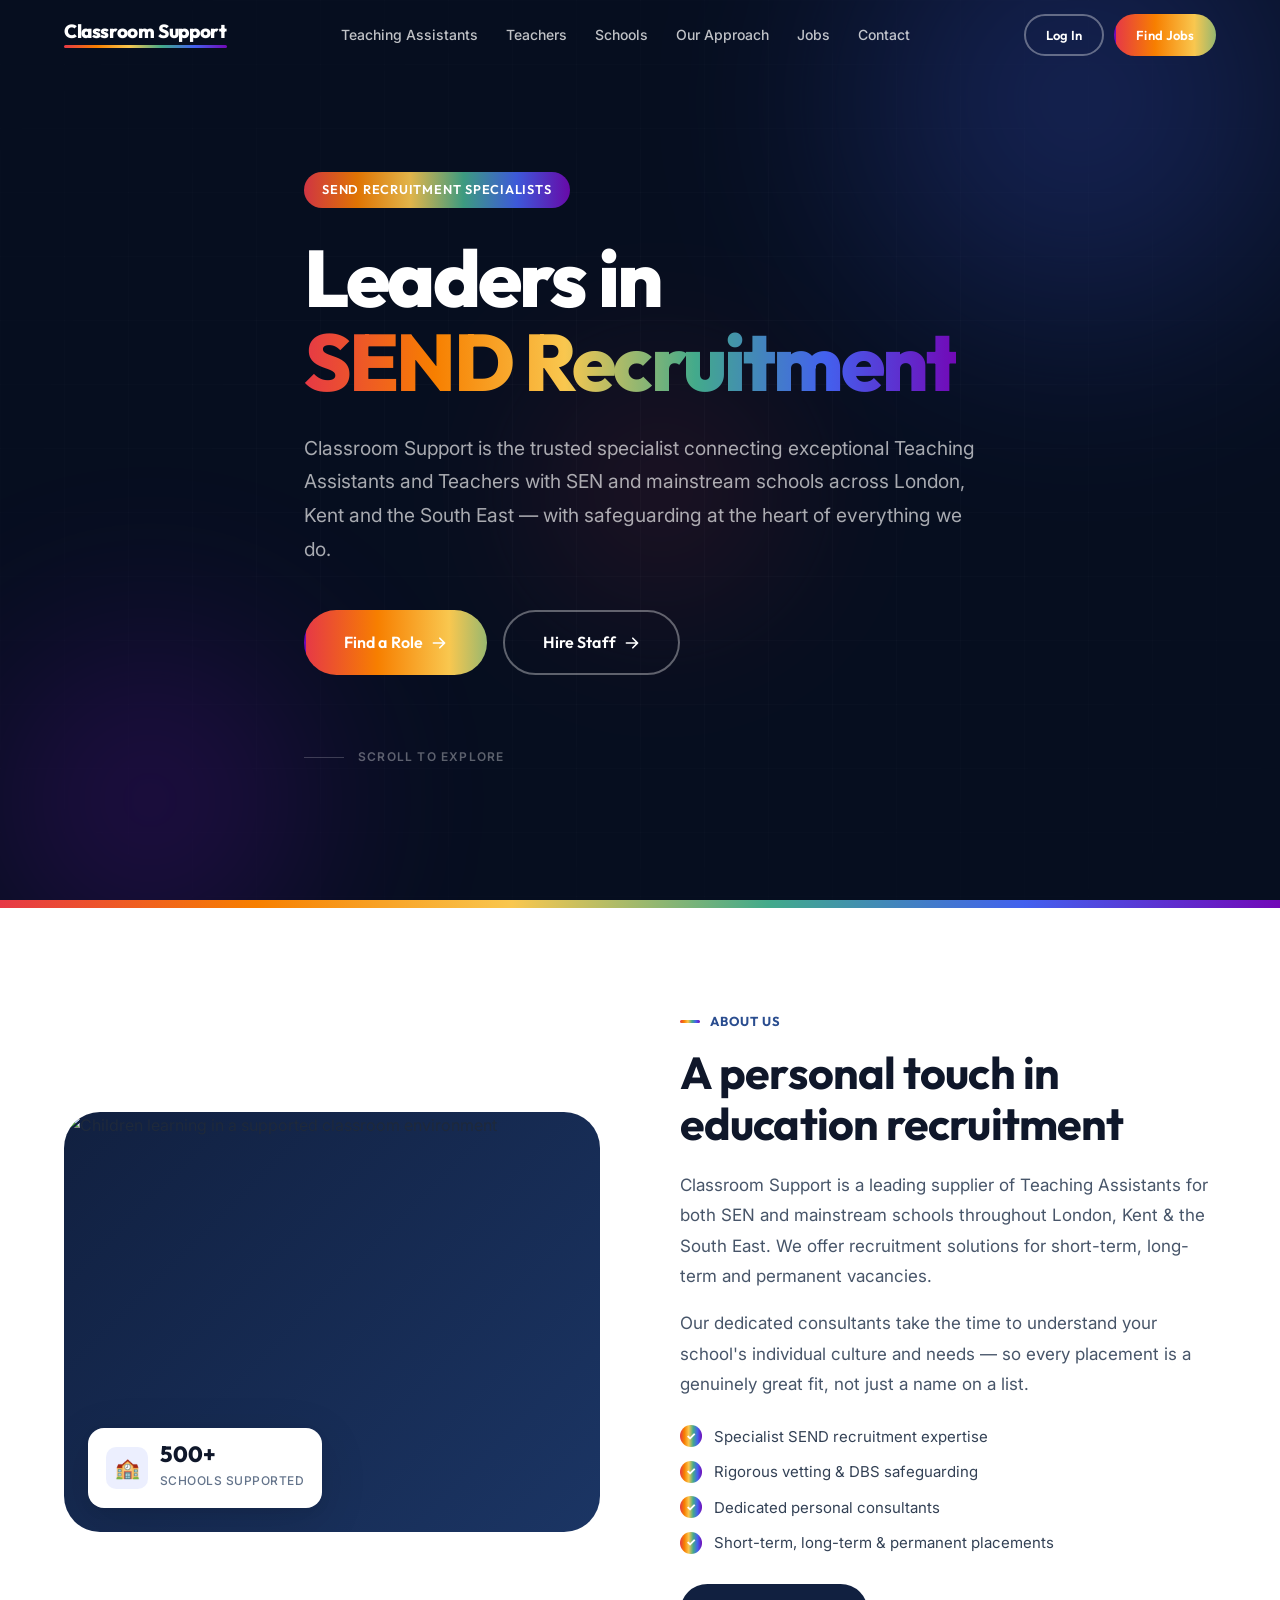
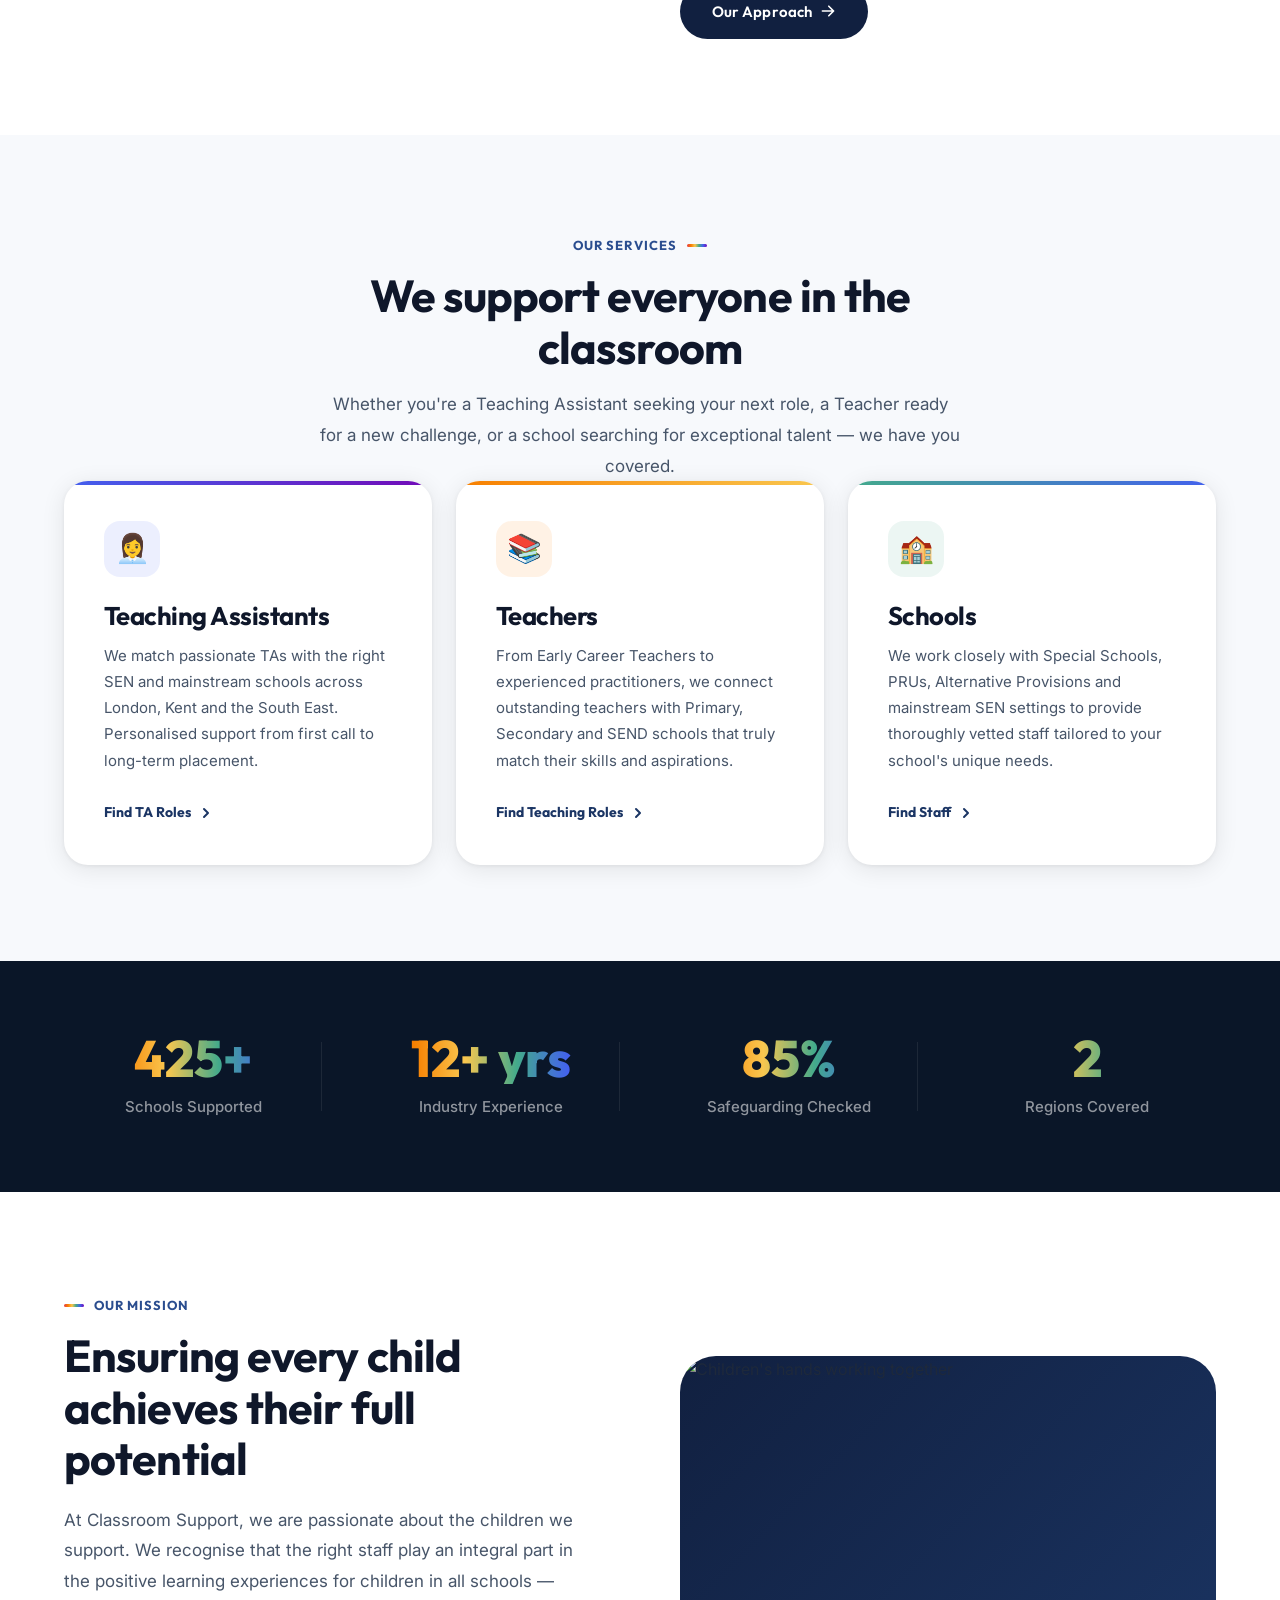
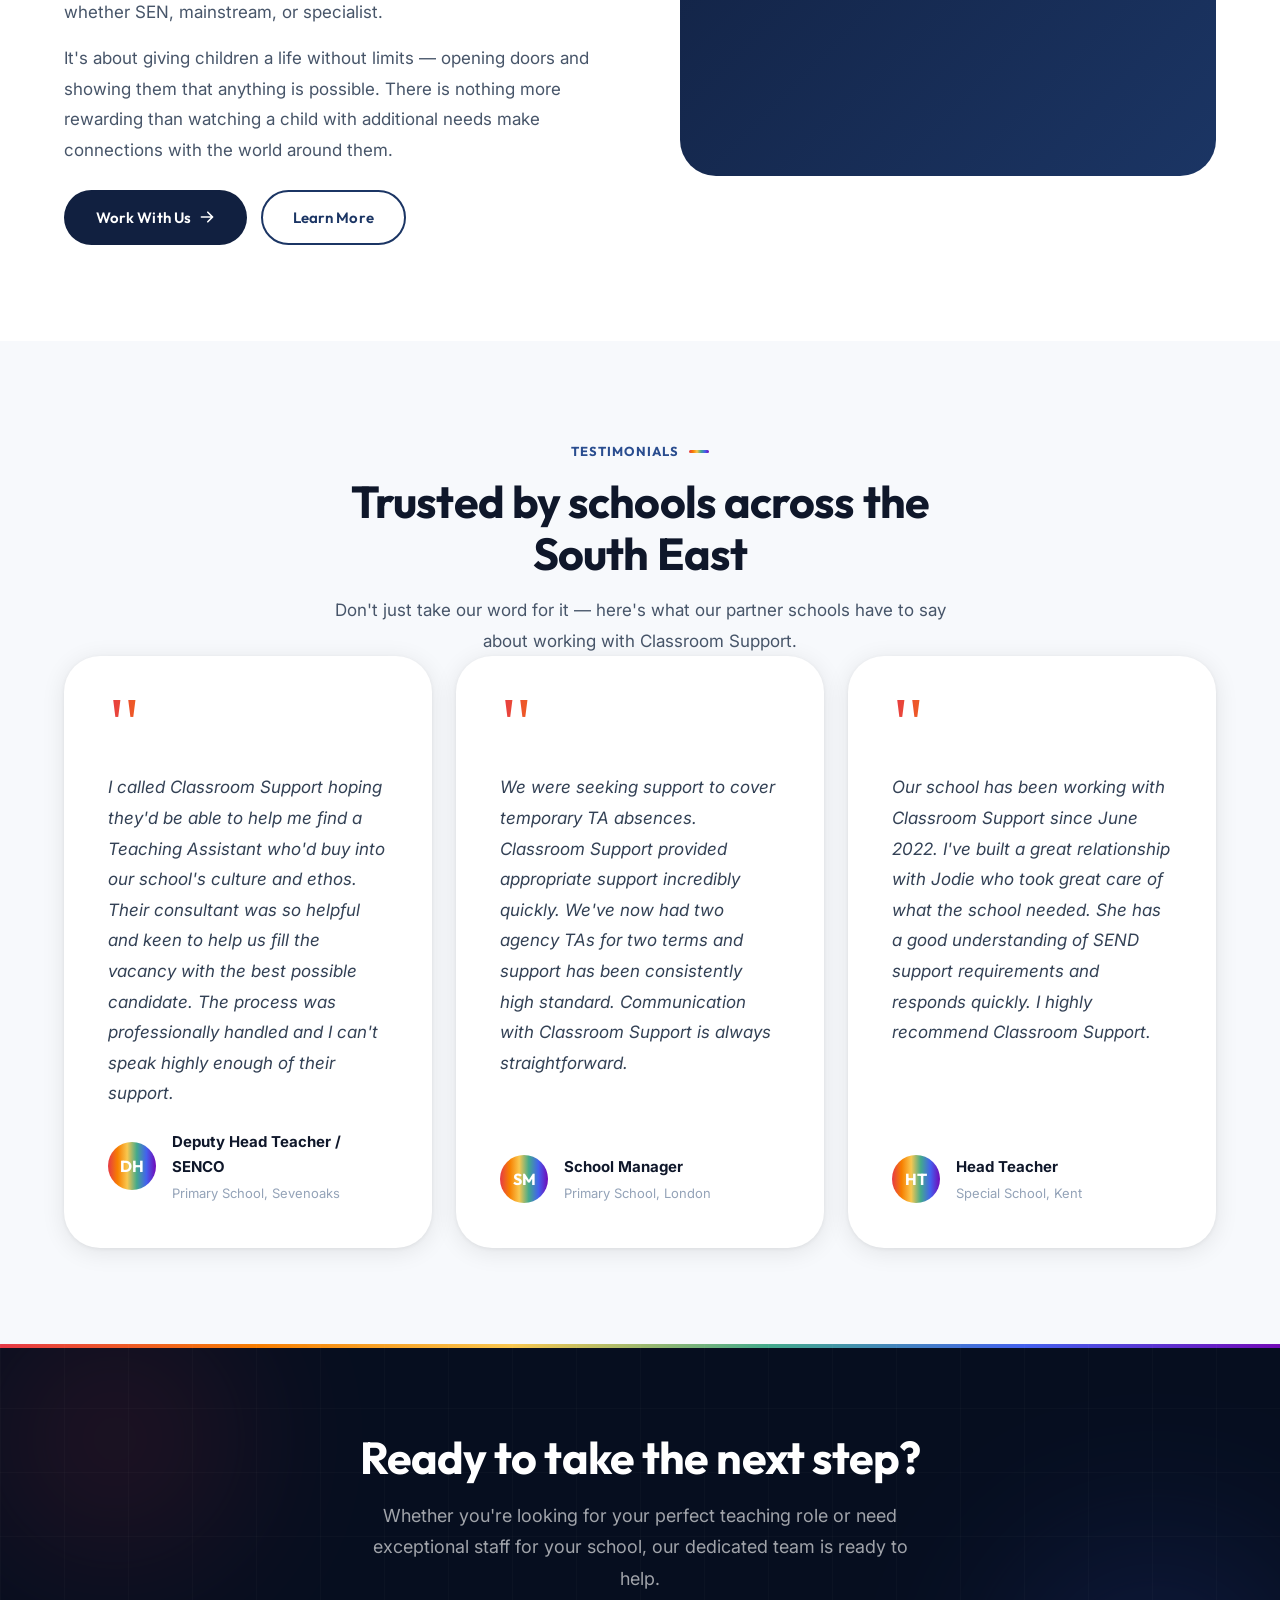
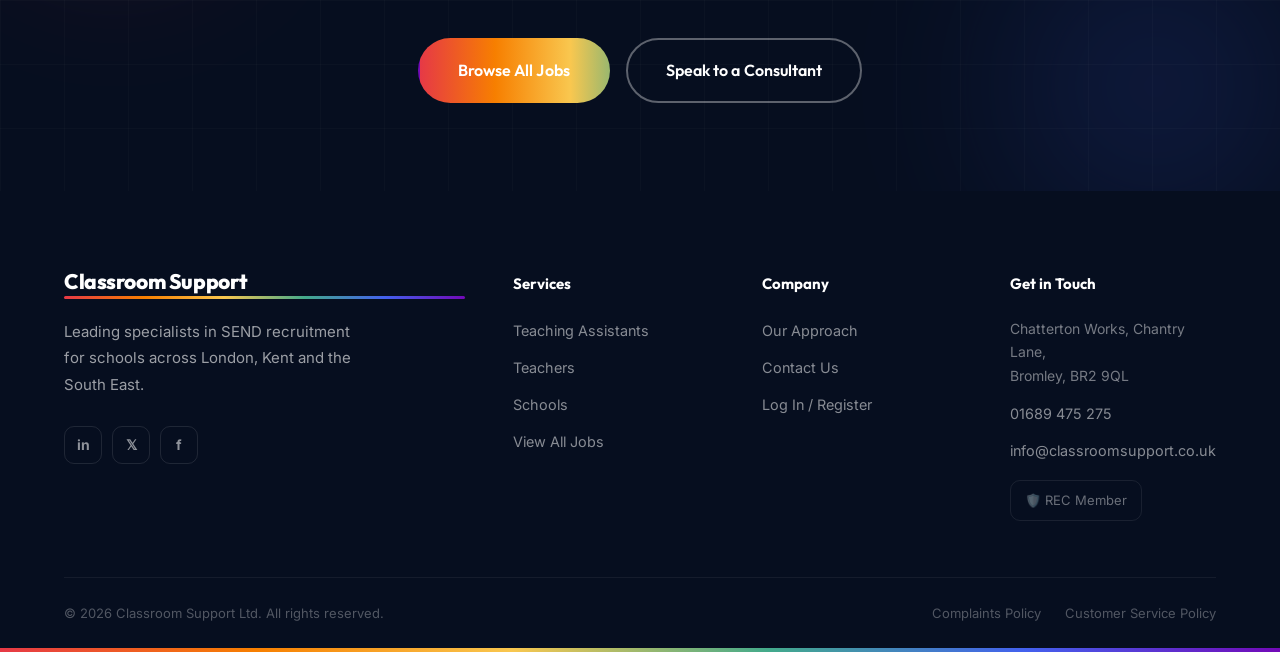
==== index.html @ 66b471b6 "Initial" ====
<!DOCTYPE html>
<html lang="en">
<head>
  <meta charset="UTF-8">
  <meta name="viewport" content="width=device-width, initial-scale=1.0">
  <title>Classroom Support — Leaders in SEND Recruitment</title>
  <meta name="description" content="Classroom Support is a leading supplier of Teaching Assistants and Teachers for SEN and mainstream schools throughout London, Kent and the South East.">
  <meta property="og:title" content="Classroom Support — Leaders in SEND Recruitment">
  <meta property="og:description" content="Connecting passionate SEND professionals with the schools that need them most across London, Kent and the South East.">
  <meta property="og:type" content="website">
  <link rel="preconnect" href="https://fonts.googleapis.com">
  <link rel="preconnect" href="https://fonts.gstatic.com" crossorigin>
  <link href="https://fonts.googleapis.com/css2?family=Outfit:wght@300;400;500;600;700;800&family=Inter:ital,wght@0,400;0,500;0,600;1,400&display=swap" rel="stylesheet">
  <link rel="stylesheet" href="css/styles.css">
</head>
<body>

  <!-- ═══════════════════════════════════════════
       NAVIGATION
  ═══════════════════════════════════════════ -->
  <nav class="nav">
    <div class="nav__inner">
      <a href="index.html" class="nav__logo">
        <span class="nav__logo-text">Classroom Support</span>
        <span class="nav__logo-bar"></span>
      </a>
      <div class="nav__links">
        <a href="teaching-assistants.html">Teaching Assistants</a>
        <a href="teachers.html">Teachers</a>
        <a href="schools.html">Schools</a>
        <a href="our-approach.html">Our Approach</a>
        <a href="https://classroomsupport.vincere.io/careers/" target="_blank" rel="noopener">Jobs</a>
        <a href="contact.html">Contact</a>
      </div>
      <div class="nav__actions">
        <a href="https://classroomsupport.vincere.io/careers/candidate/login" class="btn btn--outline" target="_blank" rel="noopener">Log In</a>
        <a href="https://classroomsupport.vincere.io/careers/" class="btn btn--primary" target="_blank" rel="noopener">Find Jobs</a>
      </div>
      <button class="nav__hamburger" aria-label="Toggle menu" aria-expanded="false">
        <span></span><span></span><span></span>
      </button>
    </div>
    <div class="nav__rainbow-line"></div>
  </nav>
  <div class="nav__mobile" aria-hidden="true">
    <a href="teaching-assistants.html">Teaching Assistants</a>
    <a href="teachers.html">Teachers</a>
    <a href="schools.html">Schools</a>
    <a href="our-approach.html">Our Approach</a>
    <a href="https://classroomsupport.vincere.io/careers/" target="_blank" rel="noopener">View Jobs</a>
    <a href="contact.html">Contact Us</a>
    <a href="https://classroomsupport.vincere.io/careers/" class="btn btn--primary" target="_blank" rel="noopener">Browse All Jobs →</a>
  </div>

  <!-- ═══════════════════════════════════════════
       HERO
  ═══════════════════════════════════════════ -->
  <section class="hero">
    <div class="hero__bg">
      <div class="hero__grid"></div>
      <div class="hero__orb hero__orb--1"></div>
      <div class="hero__orb hero__orb--2"></div>
      <div class="hero__orb hero__orb--3"></div>
    </div>
    <div class="container">
      <div class="hero__content">
        <div class="hero__eyebrow">
          <span class="rainbow-badge">SEND Recruitment Specialists</span>
        </div>
        <h1 class="hero__title">
          Leaders in<br>
          <span class="rainbow-text">SEND Recruitment</span>
        </h1>
        <p class="hero__subtitle">
          Classroom Support is the trusted specialist connecting exceptional Teaching Assistants and Teachers with SEN and mainstream schools across London, Kent and the South East — with safeguarding at the heart of everything we do.
        </p>
        <div class="hero__ctas">
          <a href="teaching-assistants.html" class="btn btn--primary btn--lg">
            Find a Role
            <svg viewBox="0 0 20 20" fill="currentColor" aria-hidden="true"><path fill-rule="evenodd" d="M10.293 3.293a1 1 0 011.414 0l6 6a1 1 0 010 1.414l-6 6a1 1 0 01-1.414-1.414L14.586 11H3a1 1 0 110-2h11.586l-4.293-4.293a1 1 0 010-1.414z" clip-rule="evenodd"/></svg>
          </a>
          <a href="schools.html" class="btn btn--outline btn--lg">
            Hire Staff
            <svg viewBox="0 0 20 20" fill="currentColor" aria-hidden="true"><path fill-rule="evenodd" d="M10.293 3.293a1 1 0 011.414 0l6 6a1 1 0 010 1.414l-6 6a1 1 0 01-1.414-1.414L14.586 11H3a1 1 0 110-2h11.586l-4.293-4.293a1 1 0 010-1.414z" clip-rule="evenodd"/></svg>
          </a>
        </div>
        <div class="hero__scroll">
          <div class="hero__scroll-line"></div>
          <span>Scroll to explore</span>
        </div>
      </div>
    </div>
  </section>

  <!-- Rainbow divider -->
  <div class="rainbow-bar rainbow-bar--thick"></div>

  <!-- ═══════════════════════════════════════════
       ABOUT SPLIT
  ═══════════════════════════════════════════ -->
  <section class="section" style="background: var(--white);">
    <div class="container">
      <div class="feature-split reveal">
        <div class="feature-split__image">
          <img
            src="https://images.squarespace-cdn.com/content/v1/5f50b73514c683547b189f6d/1599465193225-2CUCPQ2SBAB75TB53KMI/Children_LR.jpg"
            alt="Children learning in a supported classroom environment"
            loading="lazy"
          >
          <div class="feature-split__badge">
            <div class="feature-split__badge-icon" style="background: rgba(67,97,238,0.1);">🏫</div>
            <div class="feature-split__badge-text">
              <strong>500+</strong>
              <span>Schools Supported</span>
            </div>
          </div>
        </div>
        <div class="feature-split__content">
          <span class="section-label">About Us</span>
          <h2>A personal touch in education recruitment</h2>
          <p>Classroom Support is a leading supplier of Teaching Assistants for both SEN and mainstream schools throughout London, Kent &amp; the South East. We offer recruitment solutions for short-term, long-term and permanent vacancies.</p>
          <p>Our dedicated consultants take the time to understand your school's individual culture and needs — so every placement is a genuinely great fit, not just a name on a list.</p>
          <ul class="checklist">
            <li>Specialist SEND recruitment expertise</li>
            <li>Rigorous vetting &amp; DBS safeguarding</li>
            <li>Dedicated personal consultants</li>
            <li>Short-term, long-term &amp; permanent placements</li>
          </ul>
          <a href="our-approach.html" class="btn btn--navy">
            Our Approach
            <svg viewBox="0 0 20 20" fill="currentColor" aria-hidden="true"><path fill-rule="evenodd" d="M10.293 3.293a1 1 0 011.414 0l6 6a1 1 0 010 1.414l-6 6a1 1 0 01-1.414-1.414L14.586 11H3a1 1 0 110-2h11.586l-4.293-4.293a1 1 0 010-1.414z" clip-rule="evenodd"/></svg>
          </a>
        </div>
      </div>
    </div>
  </section>

  <!-- ═══════════════════════════════════════════
       SERVICES
  ═══════════════════════════════════════════ -->
  <section class="section" style="background: var(--gray-50);">
    <div class="container">
      <div class="section-header centered reveal mb-12">
        <span class="section-label section-label--centered">Our Services</span>
        <h2>We support everyone in the classroom</h2>
        <p>Whether you're a Teaching Assistant seeking your next role, a Teacher ready for a new challenge, or a school searching for exceptional talent — we have you covered.</p>
      </div>
      <div class="cards-grid">
        <div class="card reveal reveal--delay-1">
          <div class="card__accent" style="background: linear-gradient(90deg, var(--r5), var(--r6));"></div>
          <div class="card__icon card__icon--r5">👩‍💼</div>
          <h3>Teaching Assistants</h3>
          <p>We match passionate TAs with the right SEN and mainstream schools across London, Kent and the South East. Personalised support from first call to long-term placement.</p>
          <a href="teaching-assistants.html" class="card__link">
            Find TA Roles
            <svg viewBox="0 0 16 16" fill="currentColor" aria-hidden="true"><path fill-rule="evenodd" d="M6.293 3.293a1 1 0 011.414 0l4 4a1 1 0 010 1.414l-4 4a1 1 0 01-1.414-1.414L9.586 8 6.293 4.707a1 1 0 010-1.414z" clip-rule="evenodd"/></svg>
          </a>
        </div>
        <div class="card reveal reveal--delay-2">
          <div class="card__accent" style="background: linear-gradient(90deg, var(--r2), var(--r3));"></div>
          <div class="card__icon card__icon--r2">📚</div>
          <h3>Teachers</h3>
          <p>From Early Career Teachers to experienced practitioners, we connect outstanding teachers with Primary, Secondary and SEND schools that truly match their skills and aspirations.</p>
          <a href="teachers.html" class="card__link">
            Find Teaching Roles
            <svg viewBox="0 0 16 16" fill="currentColor" aria-hidden="true"><path fill-rule="evenodd" d="M6.293 3.293a1 1 0 011.414 0l4 4a1 1 0 010 1.414l-4 4a1 1 0 01-1.414-1.414L9.586 8 6.293 4.707a1 1 0 010-1.414z" clip-rule="evenodd"/></svg>
          </a>
        </div>
        <div class="card reveal reveal--delay-3">
          <div class="card__accent" style="background: linear-gradient(90deg, var(--r4), var(--r5));"></div>
          <div class="card__icon card__icon--r4">🏫</div>
          <h3>Schools</h3>
          <p>We work closely with Special Schools, PRUs, Alternative Provisions and mainstream SEN settings to provide thoroughly vetted staff tailored to your school's unique needs.</p>
          <a href="schools.html" class="card__link">
            Find Staff
            <svg viewBox="0 0 16 16" fill="currentColor" aria-hidden="true"><path fill-rule="evenodd" d="M6.293 3.293a1 1 0 011.414 0l4 4a1 1 0 010 1.414l-4 4a1 1 0 01-1.414-1.414L9.586 8 6.293 4.707a1 1 0 010-1.414z" clip-rule="evenodd"/></svg>
          </a>
        </div>
      </div>
    </div>
  </section>

  <!-- ═══════════════════════════════════════════
       STATS
  ═══════════════════════════════════════════ -->
  <section class="stats-bar">
    <div class="container">
      <div class="stats-grid">
        <div class="stat-item reveal reveal--delay-1">
          <div class="stat-item__num" data-count="500" data-suffix="+">500+</div>
          <div class="stat-item__label">Schools Supported</div>
        </div>
        <div class="stat-item reveal reveal--delay-2">
          <div class="stat-item__num" data-count="15" data-suffix="+ yrs">15+ yrs</div>
          <div class="stat-item__label">Industry Experience</div>
        </div>
        <div class="stat-item reveal reveal--delay-3">
          <div class="stat-item__num" data-count="100" data-suffix="%">100%</div>
          <div class="stat-item__label">Safeguarding Checked</div>
        </div>
        <div class="stat-item reveal reveal--delay-4">
          <div class="stat-item__num" data-count="3">3</div>
          <div class="stat-item__label">Regions Covered</div>
        </div>
      </div>
    </div>
  </section>

  <!-- ═══════════════════════════════════════════
       CHILDREN MISSION SPLIT
  ═══════════════════════════════════════════ -->
  <section class="section" style="background: var(--white);">
    <div class="container">
      <div class="feature-split feature-split--reverse reveal">
        <div class="feature-split__content">
          <span class="section-label">Our Mission</span>
          <h2>Ensuring every child achieves their full potential</h2>
          <p>At Classroom Support, we are passionate about the children we support. We recognise that the right staff play an integral part in the positive learning experiences for children in all schools — whether SEN, mainstream, or specialist.</p>
          <p>It's about giving children a life without limits — opening doors and showing them that anything is possible. There is nothing more rewarding than watching a child with additional needs make connections with the world around them.</p>
          <div style="display: flex; gap: 14px; flex-wrap: wrap; margin-top: 8px;">
            <a href="contact.html" class="btn btn--navy">
              Work With Us
              <svg viewBox="0 0 20 20" fill="currentColor" aria-hidden="true"><path fill-rule="evenodd" d="M10.293 3.293a1 1 0 011.414 0l6 6a1 1 0 010 1.414l-6 6a1 1 0 01-1.414-1.414L14.586 11H3a1 1 0 110-2h11.586l-4.293-4.293a1 1 0 010-1.414z" clip-rule="evenodd"/></svg>
            </a>
            <a href="our-approach.html" class="btn btn--outline-dark">Learn More</a>
          </div>
        </div>
        <div class="feature-split__image">
          <img
            src="https://images.squarespace-cdn.com/content/v1/5f50b73514c683547b189f6d/1599465704478-2LQB7SF8FFVPRXYZGEOS/Childrens_Hands.jpg"
            alt="Children's hands working together"
            loading="lazy"
          >
        </div>
      </div>
    </div>
  </section>

  <!-- ═══════════════════════════════════════════
       TESTIMONIALS
  ═══════════════════════════════════════════ -->
  <section class="section testimonials-section">
    <div class="container">
      <div class="section-header centered reveal mb-12">
        <span class="section-label section-label--centered">Testimonials</span>
        <h2>Trusted by schools across the South East</h2>
        <p>Don't just take our word for it — here's what our partner schools have to say about working with Classroom Support.</p>
      </div>
      <div class="testimonials-grid">
        <div class="testimonial-card reveal reveal--delay-1">
          <span class="testimonial-card__quote-mark">"</span>
          <p class="testimonial-card__text">I called Classroom Support hoping they'd be able to help me find a Teaching Assistant who'd buy into our school's culture and ethos. Their consultant was so helpful and keen to help us fill the vacancy with the best possible candidate. The process was professionally handled and I can't speak highly enough of their support.</p>
          <div class="testimonial-card__author">
            <div class="testimonial-card__avatar">DH</div>
            <div>
              <div class="testimonial-card__name">Deputy Head Teacher / SENCO</div>
              <div class="testimonial-card__role">Primary School, Sevenoaks</div>
            </div>
          </div>
        </div>
        <div class="testimonial-card reveal reveal--delay-2">
          <span class="testimonial-card__quote-mark">"</span>
          <p class="testimonial-card__text">We were seeking support to cover temporary TA absences. Classroom Support provided appropriate support incredibly quickly. We've now had two agency TAs for two terms and support has been consistently high standard. Communication with Classroom Support is always straightforward.</p>
          <div class="testimonial-card__author">
            <div class="testimonial-card__avatar">SM</div>
            <div>
              <div class="testimonial-card__name">School Manager</div>
              <div class="testimonial-card__role">Primary School, London</div>
            </div>
          </div>
        </div>
        <div class="testimonial-card reveal reveal--delay-3">
          <span class="testimonial-card__quote-mark">"</span>
          <p class="testimonial-card__text">Our school has been working with Classroom Support since June 2022. I've built a great relationship with Jodie who took great care of what the school needed. She has a good understanding of SEND support requirements and responds quickly. I highly recommend Classroom Support.</p>
          <div class="testimonial-card__author">
            <div class="testimonial-card__avatar">HT</div>
            <div>
              <div class="testimonial-card__name">Head Teacher</div>
              <div class="testimonial-card__role">Special School, Kent</div>
            </div>
          </div>
        </div>
      </div>
    </div>
  </section>

  <!-- ═══════════════════════════════════════════
       CTA BAND
  ═══════════════════════════════════════════ -->
  <section class="cta-band">
    <div class="cta-band__orb cta-band__orb--1"></div>
    <div class="cta-band__orb cta-band__orb--2"></div>
    <div class="cta-band__bg-grid"></div>
    <div class="container">
      <div class="cta-band__inner reveal">
        <h2>Ready to take the next step?</h2>
        <p>Whether you're looking for your perfect teaching role or need exceptional staff for your school, our dedicated team is ready to help.</p>
        <div class="cta-band__btns">
          <a href="https://classroomsupport.vincere.io/careers/" class="btn btn--primary btn--lg" target="_blank" rel="noopener">Browse All Jobs</a>
          <a href="contact.html" class="btn btn--outline btn--lg">Speak to a Consultant</a>
        </div>
      </div>
    </div>
  </section>

  <!-- ═══════════════════════════════════════════
       FOOTER
  ═══════════════════════════════════════════ -->
  <footer class="footer">
    <div class="container">
      <div class="footer__top">
        <div class="footer__brand">
          <a href="index.html" class="nav__logo">
            <span class="nav__logo-text">Classroom Support</span>
            <span class="nav__logo-bar"></span>
          </a>
          <p class="footer__tagline">Leading specialists in SEND recruitment for schools across London, Kent and the South East.</p>
          <div class="footer__social">
            <a href="https://www.linkedin.com/company/classroom-support/" class="footer__social-link" target="_blank" rel="noopener" aria-label="LinkedIn">in</a>
            <a href="https://twitter.com/ClassroomSuppo1" class="footer__social-link" target="_blank" rel="noopener" aria-label="X (Twitter)">𝕏</a>
            <a href="https://www.facebook.com/Classroom-Support-111917647976403" class="footer__social-link" target="_blank" rel="noopener" aria-label="Facebook">f</a>
          </div>
        </div>
        <div>
          <p class="footer__col-title">Services</p>
          <ul class="footer__links">
            <li><a href="teaching-assistants.html">Teaching Assistants</a></li>
            <li><a href="teachers.html">Teachers</a></li>
            <li><a href="schools.html">Schools</a></li>
            <li><a href="https://classroomsupport.vincere.io/careers/" target="_blank" rel="noopener">View All Jobs</a></li>
          </ul>
        </div>
        <div>
          <p class="footer__col-title">Company</p>
          <ul class="footer__links">
            <li><a href="our-approach.html">Our Approach</a></li>
            <li><a href="contact.html">Contact Us</a></li>
            <li><a href="https://classroomsupport.vincere.io/careers/candidate/login" target="_blank" rel="noopener">Log In / Register</a></li>
          </ul>
        </div>
        <div>
          <p class="footer__col-title">Get in Touch</p>
          <p class="footer__address">Chatterton Works, Chantry Lane,<br>Bromley, BR2 9QL</p>
          <ul class="footer__links" style="margin-top: 12px;">
            <li><a href="tel:+4401689475275">01689 475 275</a></li>
            <li><a href="mailto:info@classroomsupport.co.uk">info@classroomsupport.co.uk</a></li>
          </ul>
          <div class="footer__rec">🛡️ REC Member</div>
        </div>
      </div>
      <div class="footer__bottom">
        <p class="footer__copyright">© 2026 Classroom Support Ltd. All rights reserved.</p>
        <div class="footer__policies">
          <a href="https://www.classroomsupport.co.uk/s/Complaints-Policy-2026-3phj.pdf" target="_blank" rel="noopener">Complaints Policy</a>
          <a href="https://www.classroomsupport.co.uk/s/Customer-Service-Policy-2026.pdf" target="_blank" rel="noopener">Customer Service Policy</a>
        </div>
      </div>
    </div>
    <div class="footer__rainbow"></div>
  </footer>

  <script src="js/main.js"></script>
</body>
</html>
---- css/styles.css ----
/* ============================================================
   CLASSROOM SUPPORT — Design System v2.0
   ============================================================ */

/* 1. CUSTOM PROPERTIES */
:root {
  --navy-900: #060E1F;
  --navy-800: #0A1628;
  --navy-700: #112040;
  --navy-600: #1B3564;
  --navy-500: #2A4D8F;
  --blue: #3B82F6;

  --r1: #E63946;
  --r2: #F77F00;
  --r3: #F9C74F;
  --r4: #43AA8B;
  --r5: #4361EE;
  --r6: #7209B7;

  --rainbow: linear-gradient(90deg, #E63946, #F77F00, #F9C74F, #43AA8B, #4361EE, #7209B7);

  --white: #FFFFFF;
  --gray-50: #F7F9FC;
  --gray-100: #EEF2F7;
  --gray-200: #E2E8F0;
  --gray-300: #CBD5E0;
  --gray-400: #94A3B8;
  --gray-500: #64748B;
  --gray-600: #475569;
  --gray-700: #334155;
  --gray-800: #1E293B;
  --gray-900: #0F172A;

  --font-display: 'Outfit', sans-serif;
  --font-body: 'Inter', sans-serif;

  --section: 96px;
  --container: 1200px;
  --pad: 24px;

  --ease: cubic-bezier(0.4, 0, 0.2, 1);
  --t: 0.25s;
  --t-slow: 0.6s;

  --sh-sm: 0 2px 8px rgba(0,0,0,0.06);
  --sh-md: 0 4px 24px rgba(0,0,0,0.09), 0 1px 4px rgba(0,0,0,0.06);
  --sh-lg: 0 12px 48px rgba(0,0,0,0.12), 0 4px 12px rgba(0,0,0,0.06);
  --sh-xl: 0 24px 80px rgba(0,0,0,0.16), 0 8px 24px rgba(0,0,0,0.08);

  --r-sm: 10px;
  --r-md: 16px;
  --r-lg: 24px;
  --r-xl: 36px;
  --r-full: 9999px;
}

/* 2. RESET */
*, *::before, *::after { box-sizing: border-box; margin: 0; padding: 0; }
html { scroll-behavior: smooth; -webkit-font-smoothing: antialiased; text-rendering: optimizeLegibility; }
body {
  font-family: var(--font-body);
  font-size: 16px;
  line-height: 1.7;
  color: var(--gray-800);
  background: var(--white);
  overflow-x: hidden;
}
img { max-width: 100%; height: auto; display: block; }
a { color: inherit; text-decoration: none; }
ul { list-style: none; }
button { cursor: pointer; font-family: inherit; border: none; background: none; }

/* 3. TYPOGRAPHY */
h1, h2, h3, h4, h5, h6 {
  font-family: var(--font-display);
  line-height: 1.15;
  font-weight: 700;
  color: var(--gray-900);
  letter-spacing: -0.02em;
}
h1 { font-size: clamp(2.5rem, 5.5vw, 4.25rem); font-weight: 800; letter-spacing: -0.03em; }
h2 { font-size: clamp(1.875rem, 3.5vw, 2.875rem); }
h3 { font-size: clamp(1.25rem, 2vw, 1.625rem); }
h4 { font-size: 1.125rem; font-weight: 600; }
p { max-width: 68ch; }
.lead { font-size: clamp(1.0625rem, 1.5vw, 1.25rem); line-height: 1.75; color: var(--gray-600); }

/* 4. LAYOUT UTILITIES */
.container {
  max-width: var(--container);
  margin: 0 auto;
  padding: 0 var(--pad);
}
.section { padding: var(--section) 0; }
.section--sm { padding: 64px 0; }
.text-center { text-align: center; }
.mb-2 { margin-bottom: 8px; }
.mb-4 { margin-bottom: 16px; }
.mb-6 { margin-bottom: 24px; }
.mb-8 { margin-bottom: 32px; }
.mb-10 { margin-bottom: 40px; }
.mb-12 { margin-bottom: 48px; }
.mt-4 { margin-top: 16px; }
.mt-8 { margin-top: 32px; }

/* 5. RAINBOW ELEMENTS */
.rainbow-bar {
  height: 5px;
  background: var(--rainbow);
  width: 100%;
  flex-shrink: 0;
}
.rainbow-bar--thick { height: 8px; }
.rainbow-text {
  background: var(--rainbow);
  -webkit-background-clip: text;
  background-clip: text;
  -webkit-text-fill-color: transparent;
}
.rainbow-badge {
  display: inline-flex;
  align-items: center;
  gap: 8px;
  padding: 7px 18px;
  border-radius: var(--r-full);
  font-family: var(--font-display);
  font-size: 0.8rem;
  font-weight: 600;
  letter-spacing: 0.06em;
  text-transform: uppercase;
  color: white;
  position: relative;
  z-index: 0;
}
.rainbow-badge::before {
  content: '';
  position: absolute;
  inset: 0;
  border-radius: inherit;
  background: var(--rainbow);
  z-index: -1;
  opacity: 0.9;
}
.section-label {
  display: inline-flex;
  align-items: center;
  gap: 10px;
  font-family: var(--font-display);
  font-size: 0.8125rem;
  font-weight: 700;
  letter-spacing: 0.08em;
  text-transform: uppercase;
  color: var(--navy-500);
  margin-bottom: 14px;
}
.section-label::before {
  content: '';
  flex-shrink: 0;
  width: 20px;
  height: 3px;
  background: var(--rainbow);
  border-radius: 2px;
  display: inline-block;
}
.section-label--centered { justify-content: center; }
.section-label--centered::before { display: none; }
.section-label--centered::after {
  content: '';
  flex-shrink: 0;
  width: 20px;
  height: 3px;
  background: var(--rainbow);
  border-radius: 2px;
  display: inline-block;
}

/* 6. BUTTONS */
.btn {
  display: inline-flex;
  align-items: center;
  justify-content: center;
  gap: 8px;
  padding: 13px 30px;
  border-radius: var(--r-full);
  font-family: var(--font-display);
  font-weight: 600;
  font-size: 0.9375rem;
  letter-spacing: 0.005em;
  border: 2px solid transparent;
  transition: transform var(--t) var(--ease), box-shadow var(--t) var(--ease), background var(--t) var(--ease), border-color var(--t) var(--ease);
  white-space: nowrap;
  position: relative;
  overflow: hidden;
}
.btn svg { width: 16px; height: 16px; transition: transform var(--t) var(--ease); flex-shrink: 0; }
.btn:hover svg { transform: translateX(3px); }

.btn--primary {
  background: var(--rainbow);
  color: white;
  background-size: 200% auto;
}
.btn--primary:hover {
  transform: translateY(-2px);
  box-shadow: 0 8px 28px rgba(67,97,238,0.4);
}
.btn--navy {
  background: var(--navy-700);
  color: white;
}
.btn--navy:hover {
  background: var(--navy-600);
  transform: translateY(-2px);
  box-shadow: var(--sh-md);
}
.btn--outline {
  background: transparent;
  border-color: rgba(255,255,255,0.35);
  color: white;
}
.btn--outline:hover {
  background: rgba(255,255,255,0.09);
  border-color: rgba(255,255,255,0.65);
  transform: translateY(-2px);
}
.btn--outline-dark {
  background: transparent;
  border-color: var(--navy-600);
  color: var(--navy-600);
}
.btn--outline-dark:hover {
  background: var(--navy-600);
  color: white;
  transform: translateY(-2px);
}
.btn--lg { padding: 17px 38px; font-size: 1rem; }

/* 7. NAVIGATION */
.nav {
  position: fixed;
  top: 0;
  left: 0;
  right: 0;
  z-index: 1000;
  height: 70px;
  display: flex;
  align-items: stretch;
  transition: background var(--t) var(--ease), box-shadow var(--t) var(--ease);
}
.nav__rainbow-line {
  position: absolute;
  bottom: 0;
  left: 0;
  right: 0;
  height: 3px;
  background: var(--rainbow);
  transform: scaleX(0);
  transform-origin: left;
  transition: transform 0.4s var(--ease);
}
.nav.scrolled { background: rgba(6,14,31,0.96); backdrop-filter: blur(20px); -webkit-backdrop-filter: blur(20px); box-shadow: 0 1px 0 rgba(255,255,255,0.05), 0 4px 32px rgba(0,0,0,0.3); }
.nav.scrolled .nav__rainbow-line { transform: scaleX(1); }
.nav__inner {
  display: flex;
  align-items: center;
  justify-content: space-between;
  width: 100%;
  max-width: var(--container);
  margin: 0 auto;
  padding: 0 var(--pad);
  gap: 24px;
}
.nav__logo {
  display: flex;
  flex-direction: column;
  line-height: 1;
  gap: 4px;
  flex-shrink: 0;
  text-decoration: none;
}
.nav__logo-text {
  font-family: var(--font-display);
  font-size: 1.1875rem;
  font-weight: 800;
  color: white;
  letter-spacing: -0.02em;
}
.nav__logo-bar {
  height: 3px;
  background: var(--rainbow);
  border-radius: 2px;
  width: 100%;
}
.nav__links {
  display: flex;
  align-items: center;
  gap: 2px;
  flex: 1;
  justify-content: center;
}
.nav__links a {
  color: rgba(255,255,255,0.75);
  font-size: 0.875rem;
  font-weight: 500;
  padding: 8px 13px;
  border-radius: var(--r-sm);
  transition: color var(--t) var(--ease), background var(--t) var(--ease);
  white-space: nowrap;
}
.nav__links a:hover, .nav__links a.active {
  color: white;
  background: rgba(255,255,255,0.08);
}
.nav__actions {
  display: flex;
  align-items: center;
  gap: 10px;
  flex-shrink: 0;
}
.nav__actions .btn { padding: 8px 20px; font-size: 0.8125rem; }
.nav__hamburger {
  display: none;
  flex-direction: column;
  gap: 5px;
  padding: 8px;
  background: none;
  border: none;
  cursor: pointer;
}
.nav__hamburger span {
  display: block;
  width: 24px;
  height: 2px;
  background: white;
  border-radius: 2px;
  transition: all var(--t) var(--ease);
}
.nav__hamburger.open span:nth-child(1) { transform: translateY(7px) rotate(45deg); }
.nav__hamburger.open span:nth-child(2) { opacity: 0; transform: scaleX(0); }
.nav__hamburger.open span:nth-child(3) { transform: translateY(-7px) rotate(-45deg); }
.nav__mobile {
  display: none;
  position: fixed;
  inset: 70px 0 0 0;
  background: var(--navy-900);
  padding: 20px;
  flex-direction: column;
  gap: 4px;
  z-index: 999;
  overflow-y: auto;
  border-top: 1px solid rgba(255,255,255,0.06);
}
.nav__mobile.open { display: flex; }
.nav__mobile a {
  color: rgba(255,255,255,0.8);
  font-size: 1.0625rem;
  font-weight: 500;
  padding: 14px 16px;
  border-radius: var(--r-md);
  transition: all var(--t) var(--ease);
  border-bottom: 1px solid rgba(255,255,255,0.04);
}
.nav__mobile a:hover { color: white; background: rgba(255,255,255,0.06); }
.nav__mobile .btn { margin-top: 16px; justify-content: center; width: 100%; }

/* 8. HERO */
.hero {
  min-height: 100vh;
  display: flex;
  align-items: center;
  position: relative;
  overflow: hidden;
  background: var(--navy-900);
  padding: 140px 0 100px;
}
.hero__bg {
  position: absolute;
  inset: 0;
  overflow: hidden;
  pointer-events: none;
}
.hero__grid {
  position: absolute;
  inset: 0;
  background-image:
    linear-gradient(rgba(255,255,255,0.022) 1px, transparent 1px),
    linear-gradient(90deg, rgba(255,255,255,0.022) 1px, transparent 1px);
  background-size: 64px 64px;
  -webkit-mask-image: radial-gradient(ellipse 80% 80% at 50% 50%, black 0%, transparent 100%);
  mask-image: radial-gradient(ellipse 80% 80% at 50% 50%, black 0%, transparent 100%);
}
.hero__orb {
  position: absolute;
  border-radius: 50%;
  filter: blur(80px);
  opacity: 0.3;
  animation: orb-float 10s ease-in-out infinite;
}
.hero__orb--1 {
  width: 700px; height: 700px;
  background: radial-gradient(circle, #4361EE 0%, transparent 70%);
  top: -250px; right: -150px;
  animation-delay: 0s;
}
.hero__orb--2 {
  width: 500px; height: 500px;
  background: radial-gradient(circle, #7209B7 0%, transparent 70%);
  bottom: -150px; left: -100px;
  animation-delay: 3.5s;
}
.hero__orb--3 {
  width: 350px; height: 350px;
  background: radial-gradient(circle, #E63946 0%, transparent 70%);
  top: 35%; left: 38%;
  opacity: 0.18;
  animation-delay: 7s;
}
.hero__content {
  position: relative;
  z-index: 1;
  max-width: 760px;
}
.hero__eyebrow { margin-bottom: 28px; }
.hero__title {
  color: white;
  font-size: clamp(2.75rem, 6.5vw, 5rem);
  font-weight: 800;
  line-height: 1.05;
  letter-spacing: -0.035em;
  margin-bottom: 28px;
}
.hero__subtitle {
  font-size: clamp(1.05rem, 1.5vw, 1.25rem);
  line-height: 1.75;
  color: rgba(255,255,255,0.65);
  margin-bottom: 44px;
  max-width: 56ch;
}
.hero__ctas {
  display: flex;
  flex-wrap: wrap;
  gap: 16px;
  margin-bottom: 72px;
}
.hero__scroll {
  display: flex;
  align-items: center;
  gap: 14px;
  color: rgba(255,255,255,0.35);
  font-size: 0.75rem;
  font-weight: 600;
  letter-spacing: 0.1em;
  text-transform: uppercase;
}
.hero__scroll-line {
  width: 40px;
  height: 1px;
  background: rgba(255,255,255,0.2);
}

/* 9. PAGE HERO (inner pages) */
.page-hero {
  padding: 160px 0 88px;
  background: var(--navy-900);
  position: relative;
  overflow: hidden;
}
.page-hero__grid {
  position: absolute;
  inset: 0;
  background-image:
    linear-gradient(rgba(255,255,255,0.022) 1px, transparent 1px),
    linear-gradient(90deg, rgba(255,255,255,0.022) 1px, transparent 1px);
  background-size: 64px 64px;
  pointer-events: none;
}
.page-hero__orb {
  position: absolute;
  border-radius: 50%;
  filter: blur(90px);
  opacity: 0.22;
  pointer-events: none;
}
.page-hero__orb--1 { width: 500px; height: 500px; background: radial-gradient(circle, #4361EE, transparent 70%); top: -150px; right: -80px; }
.page-hero__orb--2 { width: 350px; height: 350px; background: radial-gradient(circle, #7209B7, transparent 70%); bottom: -80px; left: 15%; }
.page-hero__content { position: relative; z-index: 1; }
.page-hero h1 { color: white; margin-bottom: 18px; }
.page-hero .lead { color: rgba(255,255,255,0.62); max-width: 58ch; }
.breadcrumb {
  display: flex;
  align-items: center;
  gap: 8px;
  font-size: 0.8125rem;
  color: rgba(255,255,255,0.45);
  margin-bottom: 20px;
  font-weight: 500;
}
.breadcrumb a { color: rgba(255,255,255,0.45); transition: color var(--t) var(--ease); }
.breadcrumb a:hover { color: rgba(255,255,255,0.8); }
.breadcrumb-sep { color: rgba(255,255,255,0.2); }

/* 10. SECTION HEADERS */
.section-header { max-width: 640px; }
.section-header.centered { margin: 0 auto; text-align: center; }
.section-header h2 { margin-bottom: 16px; }
.section-header p { color: var(--gray-600); font-size: 1.0625rem; line-height: 1.8; max-width: 60ch; }
.section-header.centered p { margin: 0 auto; }

/* 11. CARDS */
.card {
  background: var(--white);
  border-radius: var(--r-lg);
  padding: 40px;
  box-shadow: var(--sh-md);
  transition: transform var(--t) var(--ease), box-shadow var(--t) var(--ease);
  position: relative;
  overflow: hidden;
}
.card:hover { transform: translateY(-6px); box-shadow: var(--sh-lg); }
.card--bordered { border: 1px solid var(--gray-100); box-shadow: var(--sh-sm); }
.card--bordered:hover { border-color: transparent; box-shadow: var(--sh-md); }
.card__accent {
  position: absolute;
  top: 0; left: 0; right: 0;
  height: 4px;
}
.card__icon {
  width: 56px; height: 56px;
  border-radius: var(--r-md);
  display: flex; align-items: center; justify-content: center;
  margin-bottom: 24px;
  font-size: 1.75rem;
}
.card__icon--r1 { background: rgba(230,57,70,0.1); }
.card__icon--r2 { background: rgba(247,127,0,0.1); }
.card__icon--r3 { background: rgba(249,199,79,0.12); }
.card__icon--r4 { background: rgba(67,170,139,0.1); }
.card__icon--r5 { background: rgba(67,97,238,0.1); }
.card__icon--r6 { background: rgba(114,9,183,0.1); }
.card h3 { margin-bottom: 12px; }
.card p { color: var(--gray-600); font-size: 0.9375rem; line-height: 1.75; margin-bottom: 24px; }
.card__link {
  display: inline-flex; align-items: center; gap: 6px;
  font-size: 0.875rem; font-weight: 700;
  color: var(--navy-600);
  transition: gap var(--t) var(--ease), color var(--t) var(--ease);
  font-family: var(--font-display);
}
.card__link svg { width: 16px; height: 16px; }
.card__link:hover { gap: 10px; color: var(--r5); }

/* 12. CARD GRIDS */
.cards-grid { display: grid; grid-template-columns: repeat(auto-fit, minmax(300px, 1fr)); gap: 24px; }
.cards-grid--2 { grid-template-columns: repeat(auto-fit, minmax(360px, 1fr)); }

/* 13. FEATURE SPLIT */
.feature-split {
  display: grid;
  grid-template-columns: 1fr 1fr;
  gap: 80px;
  align-items: center;
}
.feature-split--reverse .feature-split__image { order: 2; }
.feature-split--reverse .feature-split__content { order: 1; }
.feature-split__image {
  position: relative;
  border-radius: var(--r-xl);
  overflow: hidden;
  background: linear-gradient(135deg, var(--navy-700), var(--navy-600));
  min-height: 420px;
}
.feature-split__image img {
  width: 100%; height: 100%;
  object-fit: cover;
  position: absolute; inset: 0;
  transition: transform 0.6s var(--ease);
}
.feature-split__image:hover img { transform: scale(1.03); }
.feature-split__badge {
  position: absolute;
  bottom: 24px; left: 24px;
  background: white;
  border-radius: var(--r-md);
  padding: 14px 18px;
  display: flex; align-items: center; gap: 12px;
  z-index: 2;
  box-shadow: var(--sh-lg);
}
.feature-split__badge-icon {
  width: 42px; height: 42px;
  border-radius: var(--r-sm);
  display: flex; align-items: center; justify-content: center;
  font-size: 1.25rem;
}
.feature-split__badge-text strong {
  display: block;
  font-size: 1.375rem;
  font-family: var(--font-display);
  font-weight: 800;
  color: var(--gray-900);
  line-height: 1.1;
}
.feature-split__badge-text span {
  font-size: 0.75rem;
  color: var(--gray-500);
  font-weight: 500;
  text-transform: uppercase;
  letter-spacing: 0.04em;
}
.feature-split__content h2 { margin-bottom: 20px; }
.feature-split__content p { color: var(--gray-600); font-size: 1.0625rem; line-height: 1.8; margin-bottom: 16px; }
.feature-split__content p:last-of-type { margin-bottom: 24px; }

/* 14. CHECKLIST */
.checklist { list-style: none; display: flex; flex-direction: column; gap: 10px; margin: 4px 0 28px; }
.checklist li {
  display: flex; align-items: center; gap: 12px;
  font-size: 0.9375rem;
  color: var(--gray-700);
}
.checklist li::before {
  content: '✓';
  display: flex; align-items: center; justify-content: center;
  width: 22px; height: 22px; flex-shrink: 0;
  background: var(--rainbow);
  border-radius: 50%;
  font-size: 0.7rem;
  font-weight: 800;
  color: white;
}

/* 15. STATS BAR */
.stats-bar { background: var(--navy-800); padding: 72px 0; }
.stats-grid {
  display: grid;
  grid-template-columns: repeat(4, 1fr);
  gap: 40px;
}
.stat-item { text-align: center; position: relative; }
.stat-item:not(:last-child)::after {
  content: '';
  position: absolute; right: 0; top: 10%; height: 80%; width: 1px;
  background: rgba(255,255,255,0.08);
}
.stat-item__num {
  font-family: var(--font-display);
  font-size: clamp(2.5rem, 4vw, 3.75rem);
  font-weight: 800;
  line-height: 1;
  margin-bottom: 10px;
  background: var(--rainbow);
  -webkit-background-clip: text;
  background-clip: text;
  -webkit-text-fill-color: transparent;
}
.stat-item__label {
  font-size: 0.9375rem;
  color: rgba(255,255,255,0.55);
  font-weight: 500;
}

/* 16. TESTIMONIALS */
.testimonials-section { background: var(--gray-50); }
.testimonials-grid { display: grid; grid-template-columns: repeat(auto-fit, minmax(340px, 1fr)); gap: 24px; }
.testimonial-card {
  background: white;
  border-radius: var(--r-xl);
  padding: 44px;
  box-shadow: var(--sh-md);
  display: flex; flex-direction: column; gap: 20px;
  transition: transform var(--t) var(--ease), box-shadow var(--t) var(--ease);
}
.testimonial-card:hover { transform: translateY(-4px); box-shadow: var(--sh-lg); }
.testimonial-card__quote-mark {
  font-size: 5rem;
  line-height: 0.6;
  font-family: Georgia, serif;
  background: var(--rainbow);
  -webkit-background-clip: text;
  background-clip: text;
  -webkit-text-fill-color: transparent;
  display: block;
  margin-bottom: 4px;
}
.testimonial-card__text {
  font-size: 1.0625rem;
  line-height: 1.8;
  color: var(--gray-700);
  font-style: italic;
  flex: 1;
}
.testimonial-card__author { display: flex; align-items: center; gap: 16px; margin-top: auto; }
.testimonial-card__avatar {
  width: 48px; height: 48px;
  border-radius: 50%;
  background: var(--rainbow);
  display: flex; align-items: center; justify-content: center;
  font-family: var(--font-display);
  font-weight: 700;
  font-size: 1rem;
  color: white;
  flex-shrink: 0;
}
.testimonial-card__name { font-weight: 700; font-size: 0.9375rem; color: var(--gray-900); margin-bottom: 2px; }
.testimonial-card__role { font-size: 0.8125rem; color: var(--gray-400); }

/* 17. CTA BAND */
.cta-band {
  background: var(--navy-900);
  position: relative;
  overflow: hidden;
  padding: 88px 0;
}
.cta-band::before {
  content: '';
  position: absolute; top: 0; left: 0; right: 0;
  height: 4px;
  background: var(--rainbow);
}
.cta-band__orb {
  position: absolute; border-radius: 50%;
  filter: blur(80px); opacity: 0.2;
  pointer-events: none;
}
.cta-band__orb--1 { width: 450px; height: 450px; background: radial-gradient(circle, #4361EE, transparent 70%); right: -100px; bottom: -120px; }
.cta-band__orb--2 { width: 350px; height: 350px; background: radial-gradient(circle, #E63946, transparent 70%); left: -60px; top: -80px; }
.cta-band__bg-grid {
  position: absolute; inset: 0;
  background-image:
    linear-gradient(rgba(255,255,255,0.02) 1px, transparent 1px),
    linear-gradient(90deg, rgba(255,255,255,0.02) 1px, transparent 1px);
  background-size: 64px 64px;
  pointer-events: none;
}
.cta-band__inner { position: relative; z-index: 1; text-align: center; }
.cta-band h2 { color: white; margin-bottom: 16px; }
.cta-band p { color: rgba(255,255,255,0.62); font-size: 1.125rem; max-width: 52ch; margin: 0 auto 44px; line-height: 1.75; }
.cta-band__btns { display: flex; justify-content: center; flex-wrap: wrap; gap: 16px; }

/* 18. BENEFITS GRID */
.benefits-grid { display: grid; grid-template-columns: repeat(auto-fit, minmax(260px, 1fr)); gap: 20px; }
.benefit-item {
  display: flex; align-items: flex-start; gap: 16px;
  padding: 24px;
  border-radius: var(--r-md);
  background: white;
  border: 1px solid var(--gray-100);
  box-shadow: var(--sh-sm);
  transition: all var(--t) var(--ease);
}
.benefit-item:hover { border-color: transparent; box-shadow: var(--sh-md); transform: translateY(-3px); }
.benefit-item__icon {
  width: 46px; height: 46px;
  border-radius: var(--r-sm);
  display: flex; align-items: center; justify-content: center;
  font-size: 1.25rem; flex-shrink: 0;
}
.benefit-item h4 { margin-bottom: 5px; }
.benefit-item p { font-size: 0.875rem; color: var(--gray-600); line-height: 1.65; max-width: none; margin: 0; }

/* 19. VETTING ITEMS */
.vetting-grid { display: grid; grid-template-columns: repeat(auto-fit, minmax(280px, 1fr)); gap: 12px; }
.vetting-item {
  display: flex; align-items: center; gap: 14px;
  padding: 15px 20px;
  border-radius: var(--r-md);
  background: var(--gray-50);
  border-left: 3px solid var(--r5);
  transition: background var(--t) var(--ease), transform var(--t) var(--ease);
}
.vetting-item:hover { background: var(--gray-100); transform: translateX(4px); }
.vetting-item span { font-size: 0.9375rem; font-weight: 500; color: var(--gray-700); }
.vetting-check {
  width: 28px; height: 28px;
  border-radius: 50%;
  background: var(--rainbow);
  display: flex; align-items: center; justify-content: center;
  flex-shrink: 0;
  font-size: 0.7rem; font-weight: 800; color: white;
}

/* 20. PROCESS STEPS */
.process-steps {
  display: grid;
  grid-template-columns: repeat(auto-fit, minmax(200px, 1fr));
  gap: 40px;
  position: relative;
}
.process-steps::before {
  content: '';
  position: absolute;
  top: 27px; left: 56px; right: 56px;
  height: 2px;
  background: var(--gray-200);
  z-index: 0;
}
.process-step { text-align: center; position: relative; z-index: 1; }
.process-step__num {
  width: 56px; height: 56px;
  border-radius: 50%;
  background: var(--rainbow);
  color: white;
  font-family: var(--font-display);
  font-size: 1.25rem; font-weight: 800;
  display: flex; align-items: center; justify-content: center;
  margin: 0 auto 20px;
  position: relative; z-index: 2;
  box-shadow: 0 4px 16px rgba(67,97,238,0.35);
}
.process-step h4 { margin-bottom: 8px; font-size: 1rem; }
.process-step p { color: var(--gray-600); font-size: 0.875rem; max-width: 24ch; margin: 0 auto; line-height: 1.65; }

/* 21. SKILL TAGS */
.skill-tags { display: flex; flex-wrap: wrap; gap: 10px; margin-top: 16px; }
.skill-tag {
  padding: 7px 16px;
  border-radius: var(--r-full);
  border: 1.5px solid var(--gray-200);
  font-size: 0.875rem; font-weight: 500;
  color: var(--gray-700);
  transition: all var(--t) var(--ease);
}
.skill-tag:hover { border-color: var(--r5); color: var(--r5); background: rgba(67,97,238,0.04); }

/* 22. LOCATIONS */
.locations-grid { display: flex; flex-wrap: wrap; gap: 12px; }
.location-tag {
  padding: 10px 20px;
  border: 1px solid rgba(255,255,255,0.12);
  border-radius: var(--r-full);
  font-size: 0.9rem; color: rgba(255,255,255,0.7);
  transition: all var(--t) var(--ease);
  display: flex; align-items: center; gap: 8px;
}
.location-tag:hover { border-color: rgba(255,255,255,0.4); color: white; background: rgba(255,255,255,0.06); }

/* 23. CONTACT FORM */
.contact-grid { display: grid; grid-template-columns: 1fr 1.6fr; gap: 80px; align-items: start; }
.contact-info__item {
  display: flex; align-items: flex-start; gap: 16px;
  padding: 20px 0;
  border-bottom: 1px solid var(--gray-100);
}
.contact-info__item:last-child { border-bottom: none; }
.contact-info__icon {
  width: 46px; height: 46px;
  border-radius: var(--r-sm);
  background: var(--rainbow);
  display: flex; align-items: center; justify-content: center;
  font-size: 1.125rem; flex-shrink: 0; color: white;
}
.contact-info__label { font-size: 0.75rem; text-transform: uppercase; letter-spacing: 0.07em; font-weight: 600; color: var(--gray-400); margin-bottom: 4px; }
.contact-info__value { font-size: 0.9375rem; color: var(--gray-800); font-weight: 500; }
.contact-info__value a { color: var(--navy-600); transition: color var(--t) var(--ease); }
.contact-info__value a:hover { color: var(--r5); }
.form-wrapper {
  background: white;
  border-radius: var(--r-xl);
  padding: 52px;
  box-shadow: var(--sh-xl);
}
.form-wrapper h3 { margin-bottom: 32px; }
.form-row { display: grid; grid-template-columns: 1fr 1fr; gap: 16px; }
.form-group { margin-bottom: 20px; }
.form-group label { display: block; font-size: 0.875rem; font-weight: 600; color: var(--gray-700); margin-bottom: 8px; }
.form-group input,
.form-group select,
.form-group textarea {
  width: 100%;
  padding: 13px 16px;
  border: 2px solid var(--gray-200);
  border-radius: var(--r-sm);
  font-family: var(--font-body);
  font-size: 0.9375rem;
  color: var(--gray-800);
  background: var(--gray-50);
  transition: border-color var(--t) var(--ease), box-shadow var(--t) var(--ease), background var(--t) var(--ease);
  outline: none;
}
.form-group input:focus,
.form-group select:focus,
.form-group textarea:focus {
  border-color: var(--r5);
  background: white;
  box-shadow: 0 0 0 4px rgba(67,97,238,0.09);
}
.form-group textarea { height: 128px; resize: vertical; }
.form-group select {
  appearance: none;
  background-image: url("data:image/svg+xml,%3Csvg xmlns='http://www.w3.org/2000/svg' width='12' height='8' viewBox='0 0 12 8'%3E%3Cpath d='M1 1l5 5 5-5' stroke='%2394A3B8' stroke-width='1.5' fill='none' stroke-linecap='round'/%3E%3C/svg%3E");
  background-repeat: no-repeat;
  background-position: right 16px center;
  padding-right: 40px;
}
.form-submit { width: 100%; margin-top: 8px; }
.form-success {
  display: none;
  padding: 20px;
  background: rgba(67,170,139,0.1);
  border: 1px solid rgba(67,170,139,0.3);
  border-radius: var(--r-md);
  text-align: center;
  color: #2d8067;
  font-weight: 600;
  margin-top: 16px;
}
.form-success.visible { display: block; }

/* 24. FOOTER */
.footer { background: var(--navy-900); padding: 80px 0 0; color: rgba(255,255,255,0.6); }
.footer__top {
  display: grid;
  grid-template-columns: 2fr 1fr 1fr 1fr;
  gap: 48px;
  padding-bottom: 56px;
  border-bottom: 1px solid rgba(255,255,255,0.06);
}
.footer__brand .nav__logo { margin-bottom: 20px; }
.footer__brand .nav__logo-text { font-size: 1.3125rem; }
.footer__tagline { font-size: 0.9375rem; line-height: 1.75; margin-bottom: 28px; max-width: 34ch; }
.footer__social { display: flex; gap: 10px; }
.footer__social-link {
  width: 38px; height: 38px;
  border-radius: var(--r-sm);
  border: 1px solid rgba(255,255,255,0.1);
  display: flex; align-items: center; justify-content: center;
  color: rgba(255,255,255,0.55); font-size: 0.875rem; font-weight: 700;
  transition: all var(--t) var(--ease);
}
.footer__social-link:hover { background: rgba(255,255,255,0.08); border-color: rgba(255,255,255,0.3); color: white; }
.footer__col-title { font-family: var(--font-display); font-weight: 700; font-size: 0.9375rem; color: white; margin-bottom: 20px; }
.footer__links { display: flex; flex-direction: column; gap: 10px; }
.footer__links a {
  font-size: 0.9rem; color: rgba(255,255,255,0.52);
  transition: color var(--t) var(--ease);
  display: inline-flex; align-items: center; gap: 0;
}
.footer__links a:hover { color: rgba(255,255,255,0.9); }
.footer__address { font-size: 0.875rem; color: rgba(255,255,255,0.45); line-height: 1.7; }
.footer__rec {
  display: inline-flex; align-items: center; gap: 8px;
  margin-top: 16px;
  padding: 8px 14px;
  border: 1px solid rgba(255,255,255,0.08);
  border-radius: var(--r-sm);
  font-size: 0.8125rem; color: rgba(255,255,255,0.4);
}
.footer__bottom {
  padding: 24px 0;
  display: flex; align-items: center; justify-content: space-between;
  flex-wrap: wrap; gap: 16px;
  font-size: 0.8125rem;
}
.footer__copyright { color: rgba(255,255,255,0.3); }
.footer__policies { display: flex; align-items: center; gap: 24px; flex-wrap: wrap; }
.footer__policies a { color: rgba(255,255,255,0.3); transition: color var(--t) var(--ease); }
.footer__policies a:hover { color: rgba(255,255,255,0.65); }
.footer__rainbow { height: 4px; background: var(--rainbow); }

/* 25. REVEAL ANIMATIONS */
.reveal { opacity: 0; transform: translateY(28px); transition: opacity var(--t-slow) var(--ease), transform var(--t-slow) var(--ease); }
.reveal.visible { opacity: 1; transform: none; }
.reveal--delay-1 { transition-delay: 0.1s; }
.reveal--delay-2 { transition-delay: 0.2s; }
.reveal--delay-3 { transition-delay: 0.3s; }
.reveal--delay-4 { transition-delay: 0.4s; }
.reveal--delay-5 { transition-delay: 0.5s; }
.reveal--left { transform: translateX(-28px); }
.reveal--left.visible { transform: none; }
.reveal--right { transform: translateX(28px); }
.reveal--right.visible { transform: none; }

/* 26. KEYFRAME ANIMATIONS */
@keyframes orb-float {
  0%, 100% { transform: translate(0, 0) scale(1); }
  33% { transform: translate(32px, -32px) scale(1.06); }
  66% { transform: translate(-20px, 20px) scale(0.96); }
}
@keyframes fade-up {
  from { opacity: 0; transform: translateY(20px); }
  to { opacity: 1; transform: none; }
}
@keyframes shimmer {
  from { background-position: -200% center; }
  to { background-position: 200% center; }
}

/* 27. RESPONSIVE BREAKPOINTS */
@media (max-width: 1100px) {
  .feature-split { grid-template-columns: 1fr; gap: 48px; }
  .feature-split--reverse .feature-split__image { order: 0; }
  .feature-split--reverse .feature-split__content { order: 0; }
  .feature-split__image { min-height: 320px; }
  .footer__top { grid-template-columns: 1fr 1fr; gap: 40px; }
  .stats-grid { grid-template-columns: repeat(2, 1fr); gap: 32px; }
  .stat-item:nth-child(even)::after { display: none; }
  .nav__links { display: none; }
  .nav__actions .btn:not(.btn--primary) { display: none; }
  .nav__hamburger { display: flex; }
  .contact-grid { grid-template-columns: 1fr; gap: 48px; }
}
@media (max-width: 768px) {
  :root { --section: 64px; --pad: 20px; }
  .process-steps::before { display: none; }
  .footer__top { grid-template-columns: 1fr; }
  .cards-grid, .testimonials-grid { grid-template-columns: 1fr; }
  .form-row { grid-template-columns: 1fr; }
  .form-wrapper { padding: 32px 24px; }
  .card { padding: 28px; }
  .testimonial-card { padding: 32px; }
  .hero__ctas { flex-direction: column; }
  .hero__ctas .btn { text-align: center; justify-content: center; }
  .stats-grid { grid-template-columns: 1fr 1fr; }
  .stat-item::after { display: none !important; }
  .benefits-grid { grid-template-columns: 1fr; }
  .vetting-grid { grid-template-columns: 1fr; }
  .cta-band { padding: 64px 0; }
  .page-hero { padding: 130px 0 64px; }
}
@media (max-width: 480px) {
  .stats-grid { grid-template-columns: 1fr; }
  .cards-grid--2 { grid-template-columns: 1fr; }
}
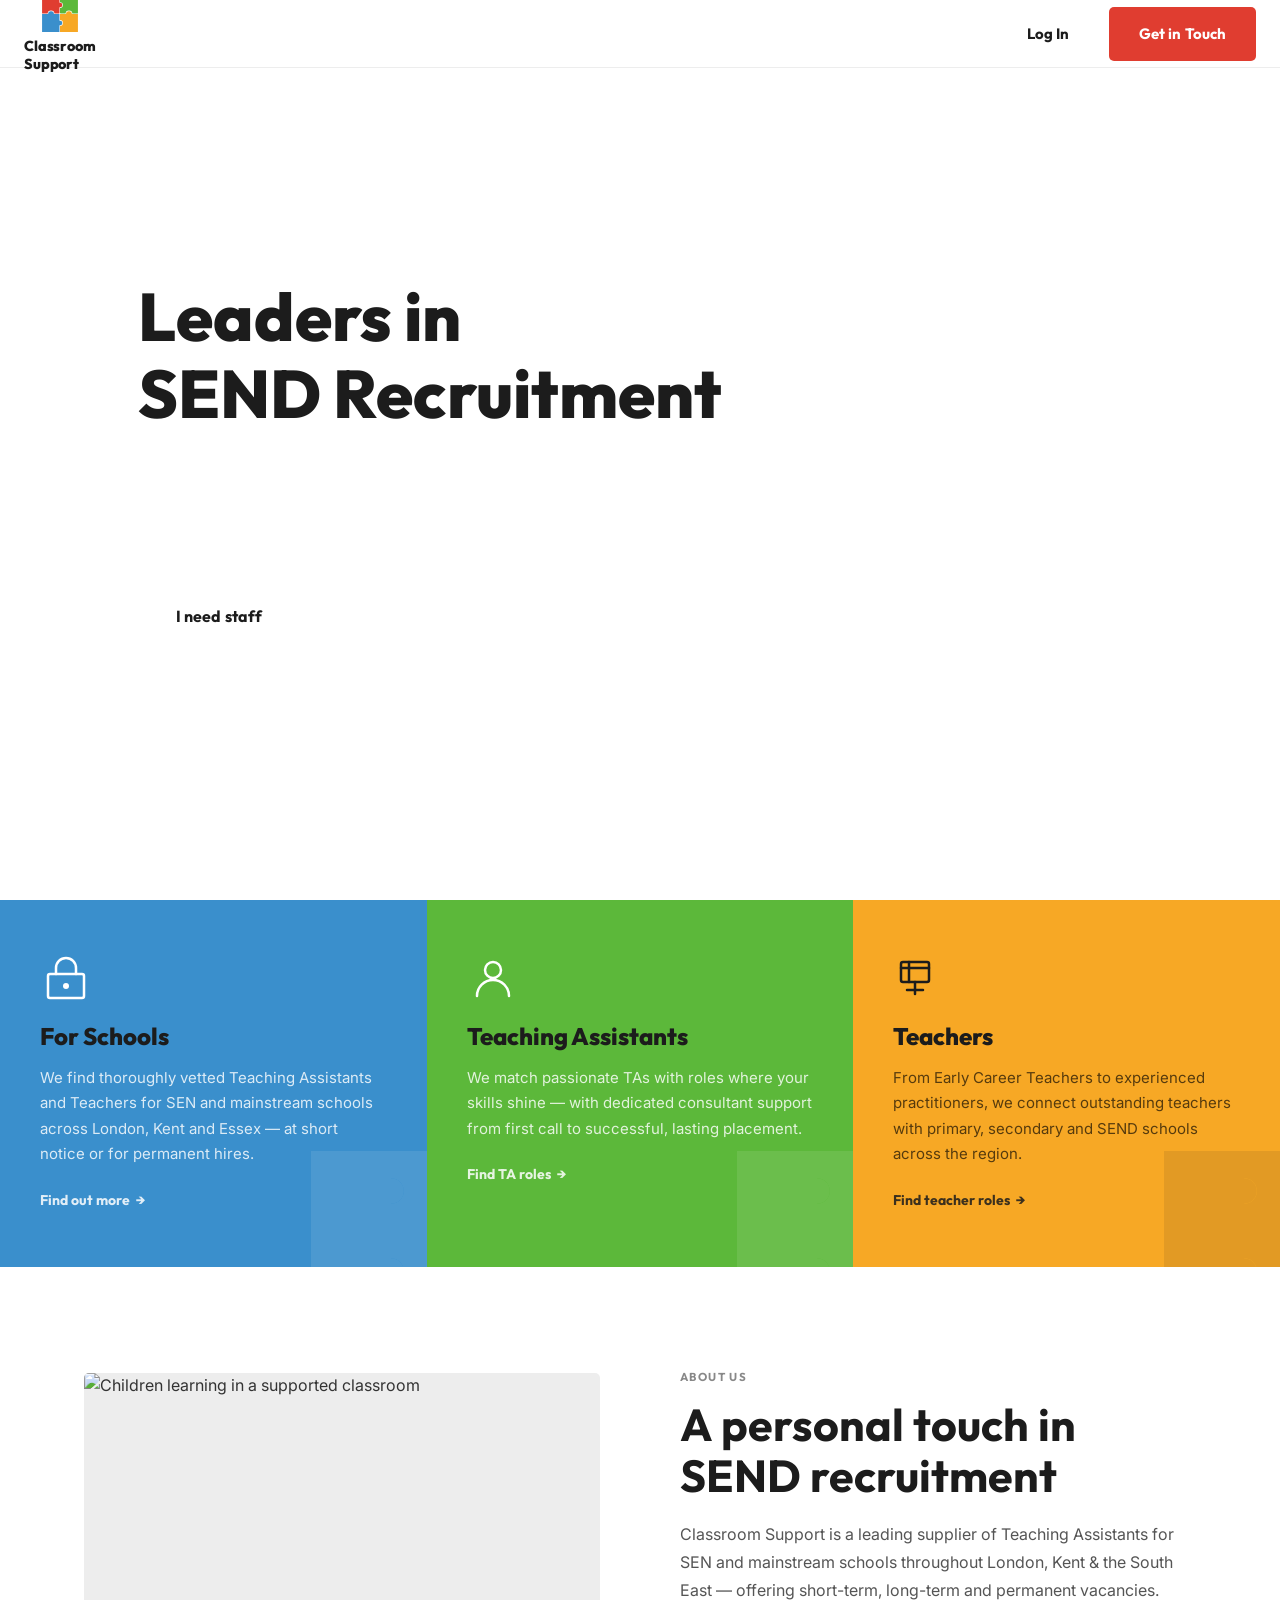
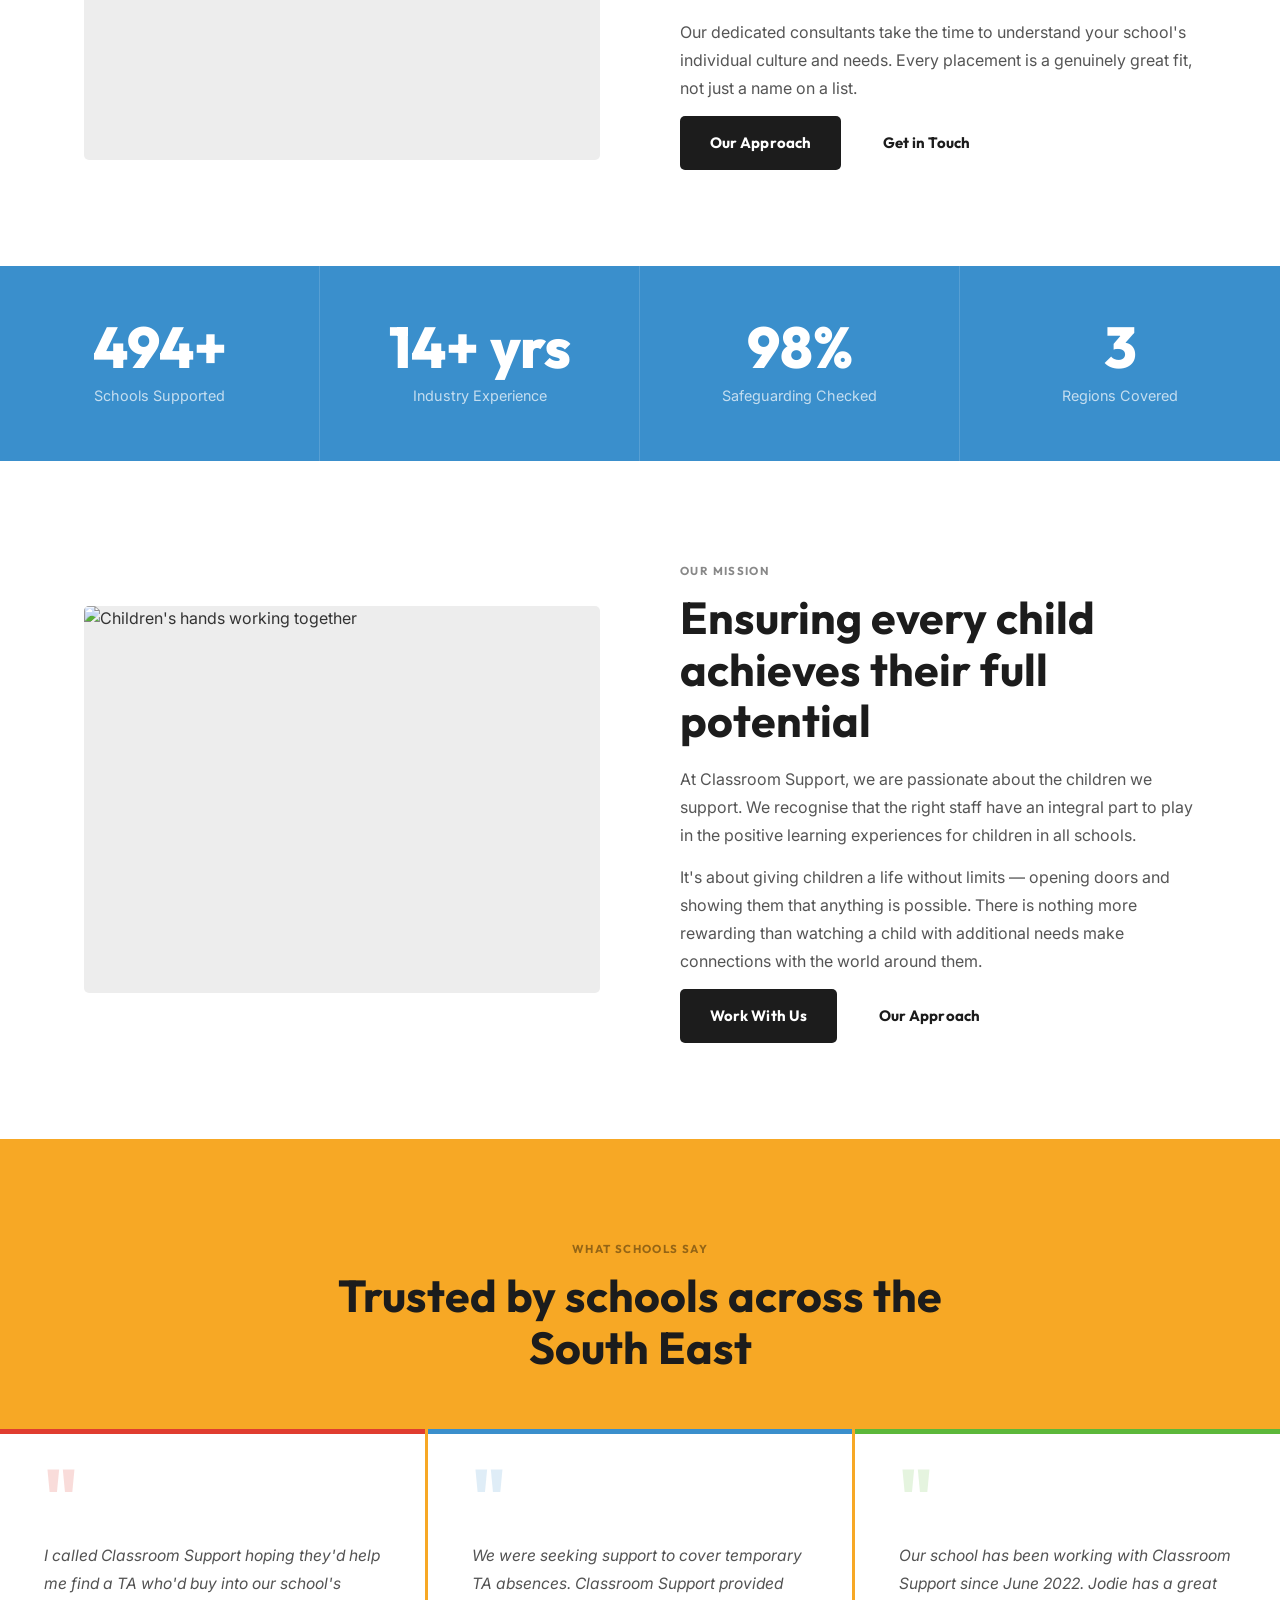
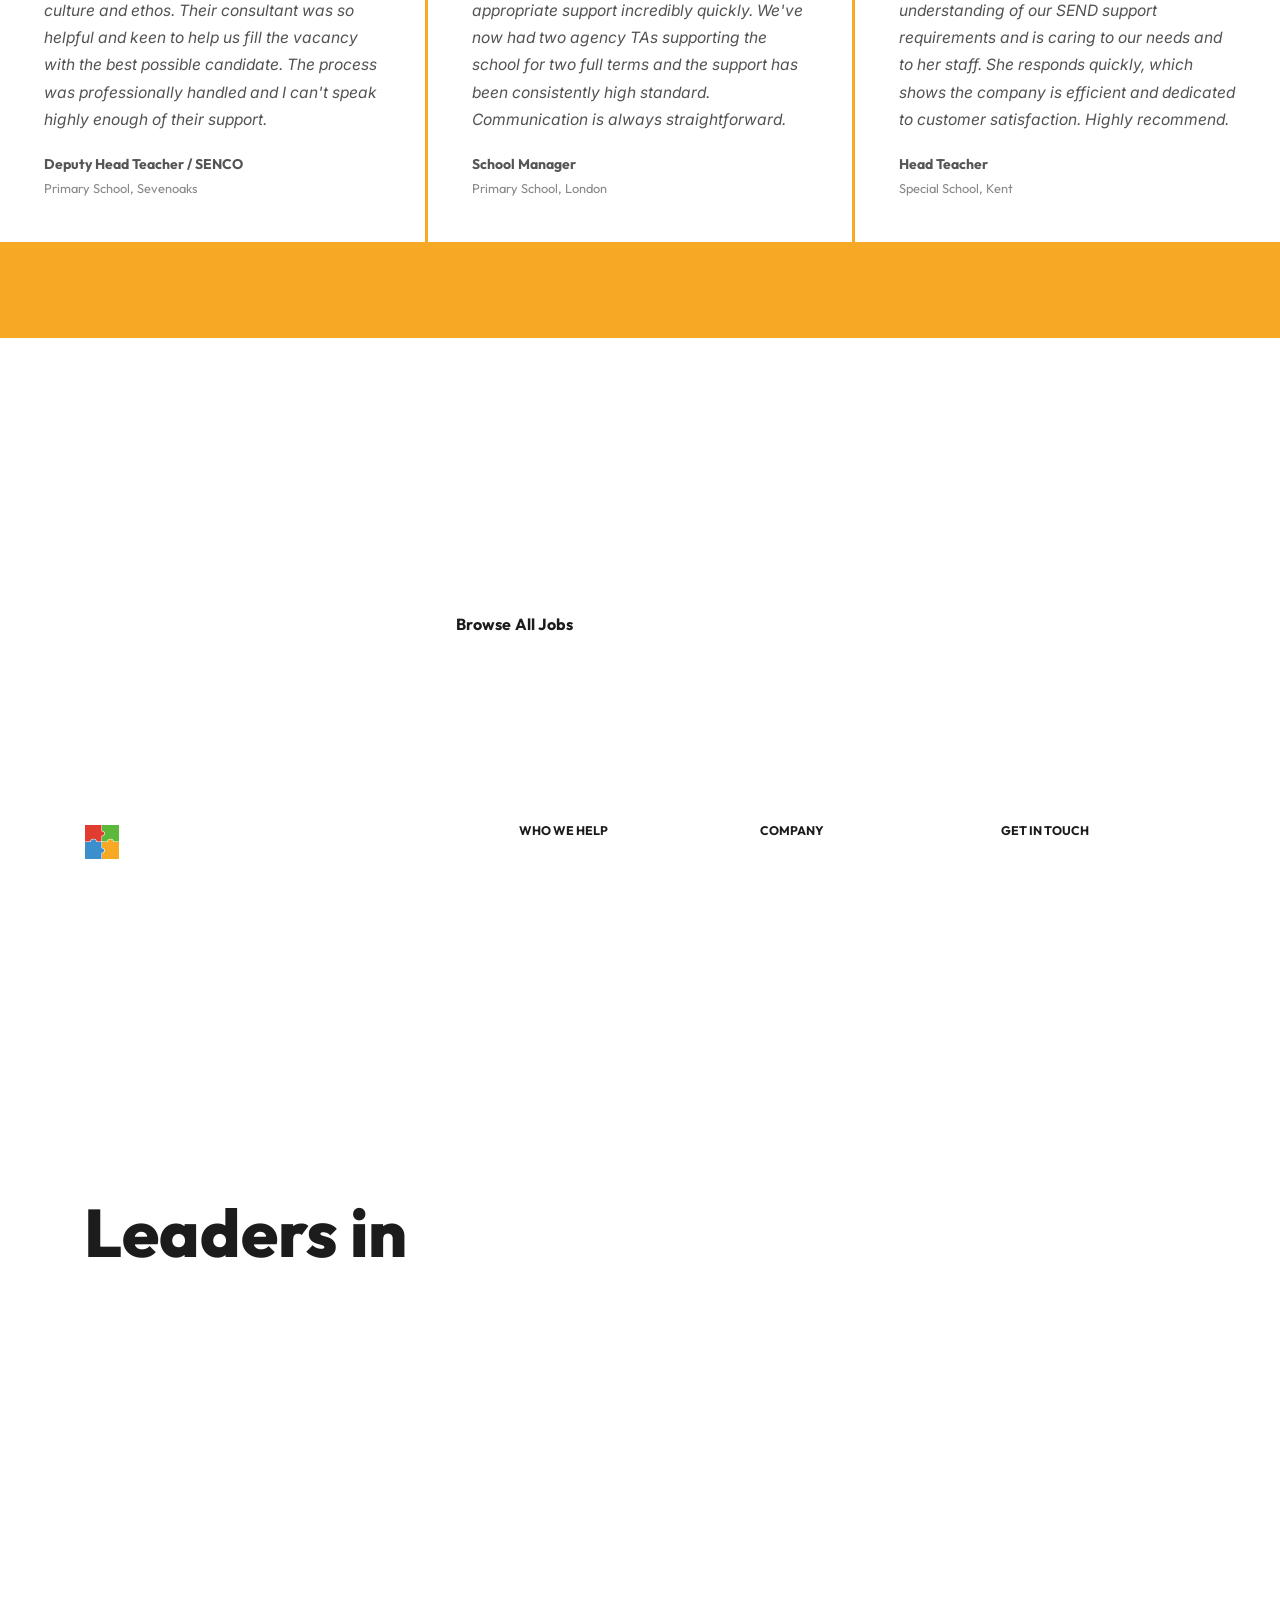
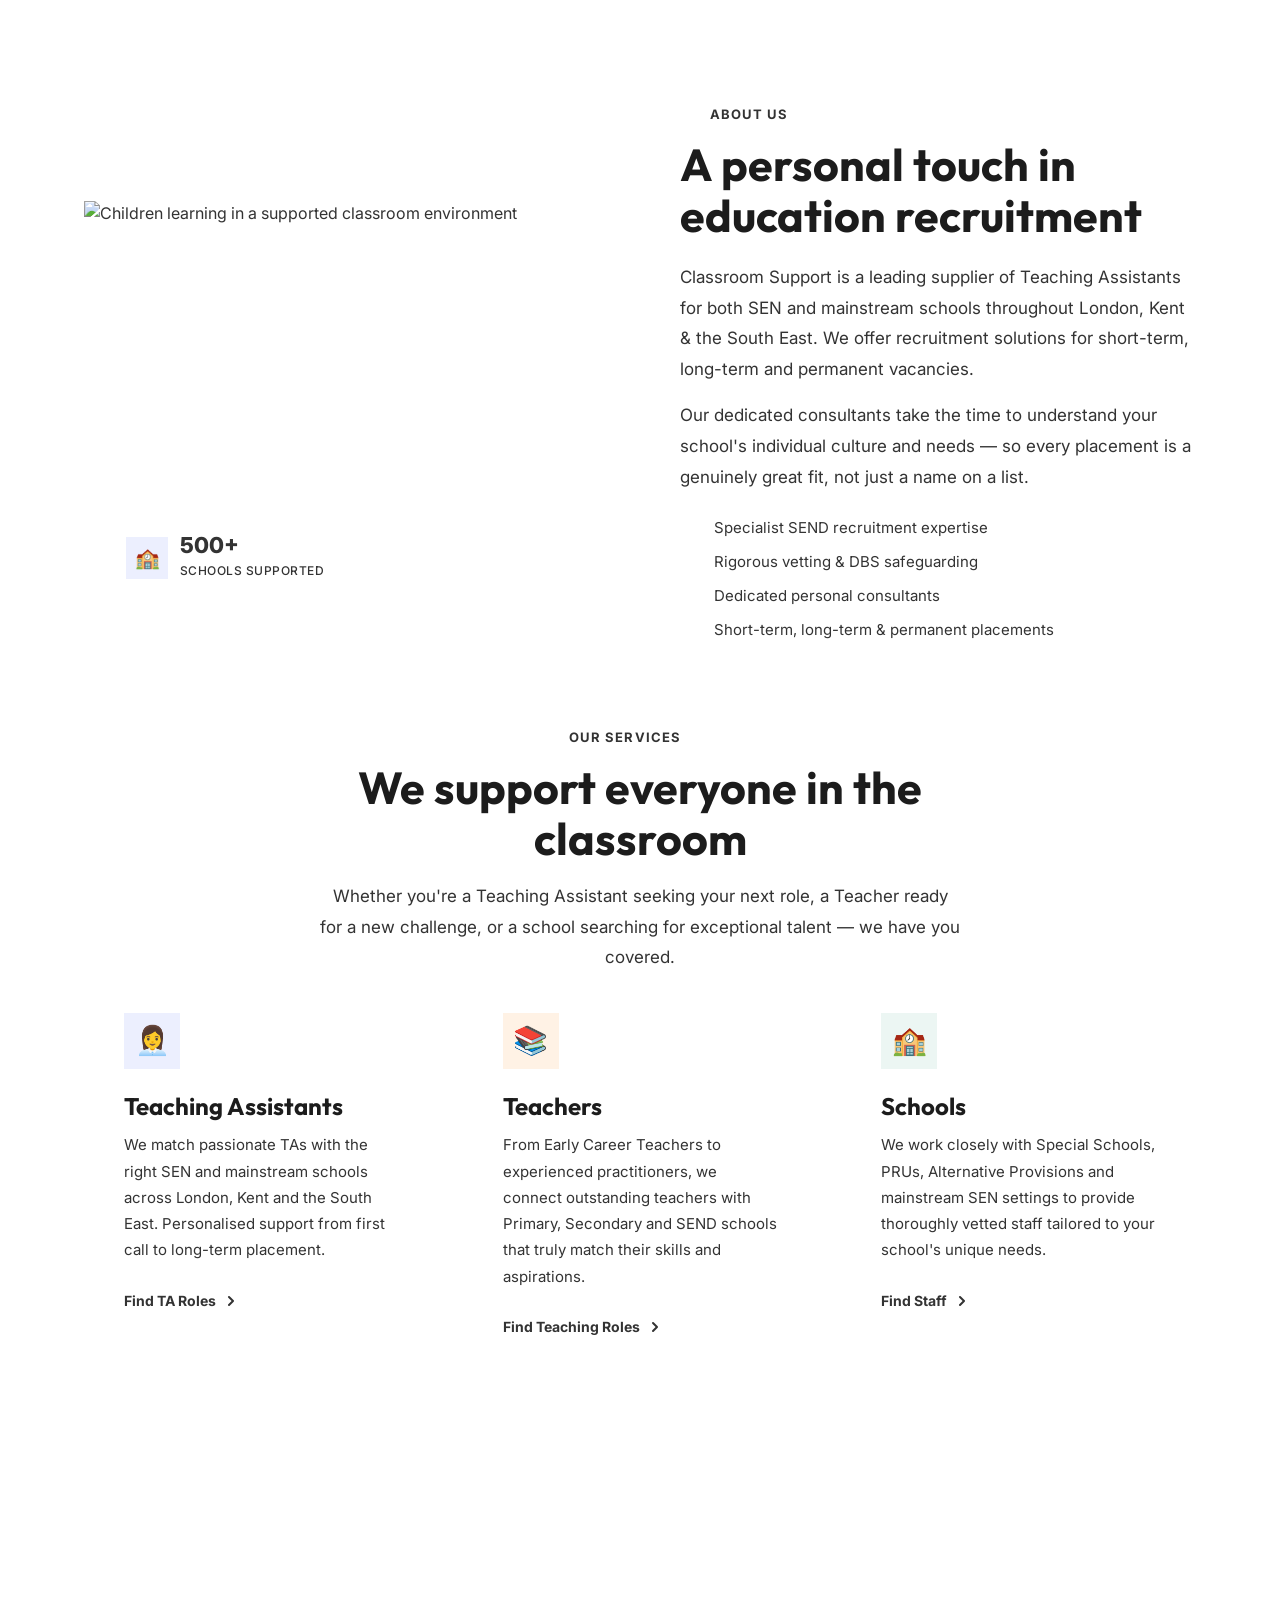
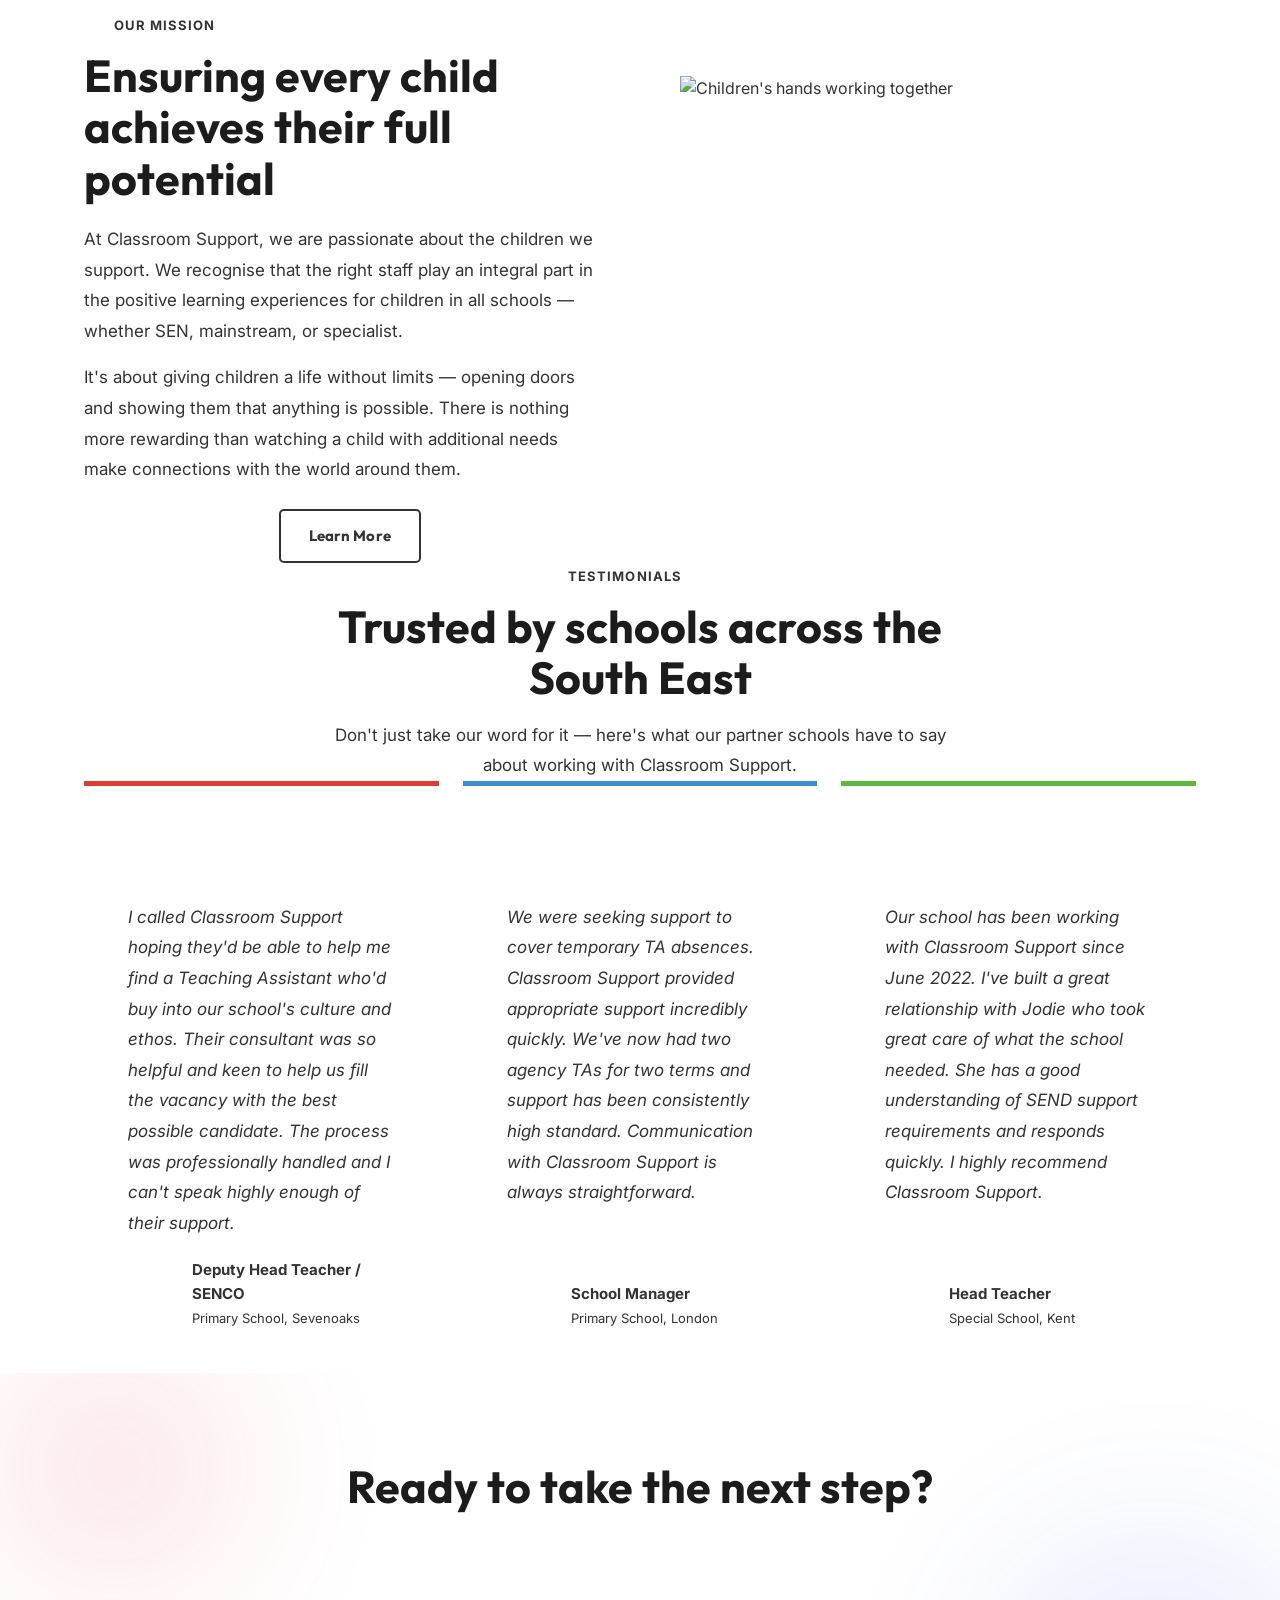
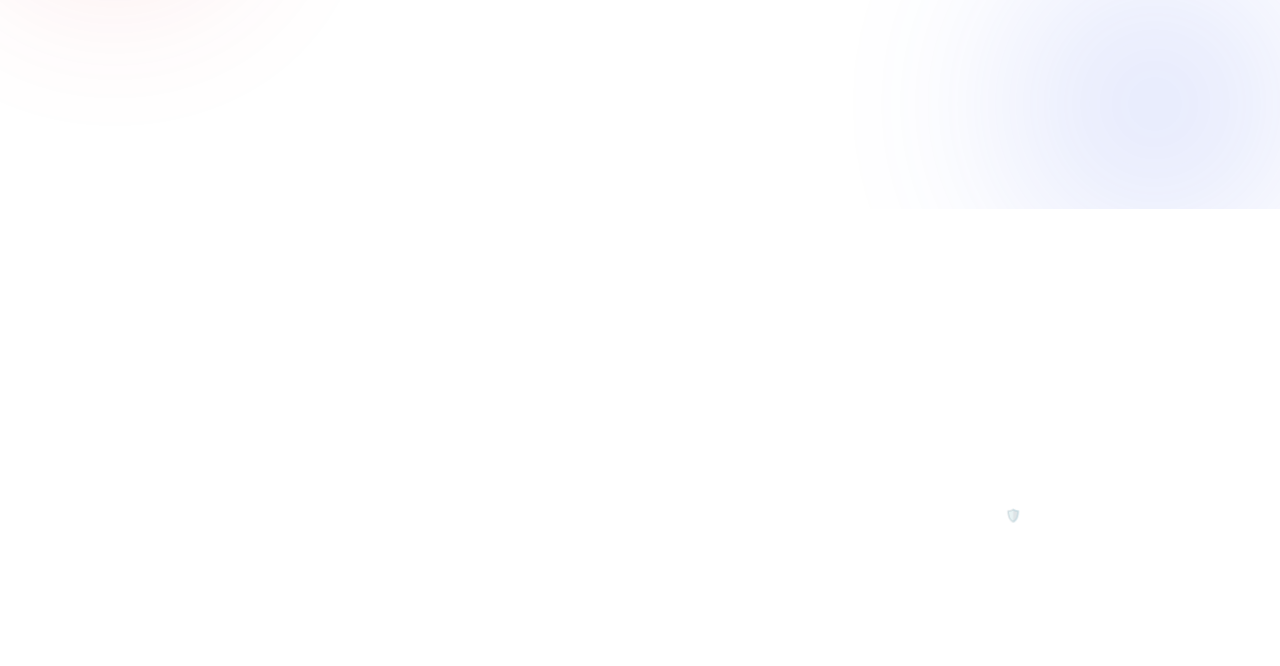
==== commit 44b01a58: "2" ====
--- a/index.html
+++ b/index.html
@@ -15,14 +15,11 @@
 </head>
 <body>
 
-  <!-- ═══════════════════════════════════════════
-       NAVIGATION
-  ═══════════════════════════════════════════ -->
-  <nav class="nav">
+  <nav class="nav" id="nav">
     <div class="nav__inner">
       <a href="index.html" class="nav__logo">
-        <span class="nav__logo-text">Classroom Support</span>
-        <span class="nav__logo-bar"></span>
+        <img src="img/logo.svg" alt="" class="nav__logo-mark" aria-hidden="true">
+        <span class="nav__logo-name">Classroom<br>Support</span>
       </a>
       <div class="nav__links">
         <a href="teaching-assistants.html">Teaching Assistants</a>
@@ -33,35 +30,268 @@
         <a href="contact.html">Contact</a>
       </div>
       <div class="nav__actions">
-        <a href="https://classroomsupport.vincere.io/careers/candidate/login" class="btn btn--outline" target="_blank" rel="noopener">Log In</a>
-        <a href="https://classroomsupport.vincere.io/careers/" class="btn btn--primary" target="_blank" rel="noopener">Find Jobs</a>
-      </div>
-      <button class="nav__hamburger" aria-label="Toggle menu" aria-expanded="false">
+        <a href="https://classroomsupport.vincere.io/careers/candidate/login" class="btn btn-outline-dark" target="_blank" rel="noopener">Log In</a>
+        <a href="contact.html" class="btn btn-red">Get in Touch</a>
+      </div>
+      <button class="nav__burger" id="nav-burger" aria-label="Menu" aria-expanded="false">
         <span></span><span></span><span></span>
       </button>
     </div>
-    <div class="nav__rainbow-line"></div>
   </nav>
-  <div class="nav__mobile" aria-hidden="true">
+  <div class="nav__mobile" id="nav-mobile" hidden>
     <a href="teaching-assistants.html">Teaching Assistants</a>
     <a href="teachers.html">Teachers</a>
     <a href="schools.html">Schools</a>
     <a href="our-approach.html">Our Approach</a>
-    <a href="https://classroomsupport.vincere.io/careers/" target="_blank" rel="noopener">View Jobs</a>
-    <a href="contact.html">Contact Us</a>
-    <a href="https://classroomsupport.vincere.io/careers/" class="btn btn--primary" target="_blank" rel="noopener">Browse All Jobs →</a>
+    <a href="https://classroomsupport.vincere.io/careers/" target="_blank" rel="noopener">Jobs</a>
+    <a href="contact.html">Contact</a>
+    <div class="nav__mobile-actions">
+      <a href="https://classroomsupport.vincere.io/careers/candidate/login" class="btn btn-outline-dark w-full" target="_blank" rel="noopener">Log In</a>
+      <a href="contact.html" class="btn btn-red w-full">Get in Touch</a>
+    </div>
   </div>
 
-  <!-- ═══════════════════════════════════════════
-       HERO
-  ═══════════════════════════════════════════ -->
+  <!-- HERO -->
   <section class="hero">
-    <div class="hero__bg">
-      <div class="hero__grid"></div>
-      <div class="hero__orb hero__orb--1"></div>
-      <div class="hero__orb hero__orb--2"></div>
-      <div class="hero__orb hero__orb--3"></div>
-    </div>
+    <div class="container">
+      <div class="hero__inner">
+        <div>
+          <span class="hero__eyebrow">London &amp; South East · Est. 2010</span>
+          <h1>Leaders in<br>SEND Recruitment</h1>
+          <p class="lead">Connecting exceptional Teaching Assistants and Teachers with SEN and mainstream schools across London, Kent and the South East — safeguarding at the heart of everything we do.</p>
+          <div class="hero__btns">
+            <a href="schools.html" class="btn btn-white btn-lg">I need staff</a>
+            <a href="teaching-assistants.html" class="btn btn-outline-white btn-lg">I'm looking for a role</a>
+          </div>
+        </div>
+        <div class="hero__visual" aria-hidden="true">
+          <svg class="hero__puzzle" viewBox="0 0 100 100" xmlns="http://www.w3.org/2000/svg">
+            <path d="M 0,0 L 50,0 L 50,17 A 8 8 0 0 1 50,33 L 50,50 L 33,50 A 8 8 0 0 1 17,50 L 0,50 Z" fill="white"/>
+            <path d="M 50,0 L 100,0 L 100,50 L 83,50 A 8 8 0 0 1 67,50 L 50,50 L 50,33 A 8 8 0 0 0 50,17 L 50,0 Z" fill="white"/>
+            <path d="M 0,50 L 17,50 A 8 8 0 0 1 33,50 L 50,50 L 50,67 A 8 8 0 0 1 50,83 L 50,100 L 0,100 Z" fill="white"/>
+            <path d="M 50,50 L 67,50 A 8 8 0 0 1 83,50 L 100,50 L 100,100 L 50,100 L 50,83 A 8 8 0 0 0 50,67 L 50,50 Z" fill="white"/>
+          </svg>
+        </div>
+      </div>
+    </div>
+  </section>
+
+  <!-- PILLAR STRIP -->
+  <div class="pillars">
+    <div class="pillar pillar--blue">
+      <svg class="pillar__icon" viewBox="0 0 52 52" fill="none" xmlns="http://www.w3.org/2000/svg" aria-hidden="true">
+        <rect x="8" y="22" width="36" height="24" rx="2" stroke="white" stroke-width="2.5"/>
+        <path d="M16 22V16a10 10 0 0120 0v6" stroke="white" stroke-width="2.5" stroke-linecap="round"/>
+        <circle cx="26" cy="34" r="3" fill="white"/>
+      </svg>
+      <h3>For Schools</h3>
+      <p>We find thoroughly vetted Teaching Assistants and Teachers for SEN and mainstream schools across London, Kent and Essex — at short notice or for permanent hires.</p>
+      <a href="schools.html" class="pillar__link">Find out more <span aria-hidden="true">→</span></a>
+      <svg class="pillar__deco" viewBox="0 0 100 100" xmlns="http://www.w3.org/2000/svg" aria-hidden="true">
+        <path d="M 0,0 L 50,0 L 50,17 A 8 8 0 0 1 50,33 L 50,50 L 33,50 A 8 8 0 0 1 17,50 L 0,50 Z" fill="white"/>
+        <path d="M 50,0 L 100,0 L 100,50 L 83,50 A 8 8 0 0 1 67,50 L 50,50 L 50,33 A 8 8 0 0 0 50,17 L 50,0 Z" fill="white"/>
+        <path d="M 0,50 L 17,50 A 8 8 0 0 1 33,50 L 50,50 L 50,67 A 8 8 0 0 1 50,83 L 50,100 L 0,100 Z" fill="white"/>
+        <path d="M 50,50 L 67,50 A 8 8 0 0 1 83,50 L 100,50 L 100,100 L 50,100 L 50,83 A 8 8 0 0 0 50,67 L 50,50 Z" fill="white"/>
+      </svg>
+    </div>
+    <div class="pillar pillar--green">
+      <svg class="pillar__icon" viewBox="0 0 52 52" fill="none" xmlns="http://www.w3.org/2000/svg" aria-hidden="true">
+        <circle cx="26" cy="18" r="8" stroke="white" stroke-width="2.5"/>
+        <path d="M10 44c0-8.837 7.163-16 16-16s16 7.163 16 16" stroke="white" stroke-width="2.5" stroke-linecap="round"/>
+      </svg>
+      <h3>Teaching Assistants</h3>
+      <p>We match passionate TAs with roles where your skills shine — with dedicated consultant support from first call to successful, lasting placement.</p>
+      <a href="teaching-assistants.html" class="pillar__link">Find TA roles <span aria-hidden="true">→</span></a>
+      <svg class="pillar__deco" viewBox="0 0 100 100" xmlns="http://www.w3.org/2000/svg" aria-hidden="true">
+        <path d="M 0,0 L 50,0 L 50,17 A 8 8 0 0 1 50,33 L 50,50 L 33,50 A 8 8 0 0 1 17,50 L 0,50 Z" fill="white"/>
+        <path d="M 50,0 L 100,0 L 100,50 L 83,50 A 8 8 0 0 1 67,50 L 50,50 L 50,33 A 8 8 0 0 0 50,17 L 50,0 Z" fill="white"/>
+        <path d="M 0,50 L 17,50 A 8 8 0 0 1 33,50 L 50,50 L 50,67 A 8 8 0 0 1 50,83 L 50,100 L 0,100 Z" fill="white"/>
+        <path d="M 50,50 L 67,50 A 8 8 0 0 1 83,50 L 100,50 L 100,100 L 50,100 L 50,83 A 8 8 0 0 0 50,67 L 50,50 Z" fill="white"/>
+      </svg>
+    </div>
+    <div class="pillar pillar--yellow">
+      <svg class="pillar__icon" viewBox="0 0 52 52" fill="none" xmlns="http://www.w3.org/2000/svg" aria-hidden="true">
+        <rect x="8" y="10" width="28" height="20" rx="2" stroke="#1C1C1C" stroke-width="2.5"/>
+        <path d="M8 16h28M16 10v20" stroke="#1C1C1C" stroke-width="2.5" stroke-linecap="round"/>
+        <path d="M14 38h16M22 30v12" stroke="#1C1C1C" stroke-width="2.5" stroke-linecap="round"/>
+      </svg>
+      <h3>Teachers</h3>
+      <p>From Early Career Teachers to experienced practitioners, we connect outstanding teachers with primary, secondary and SEND schools across the region.</p>
+      <a href="teachers.html" class="pillar__link">Find teacher roles <span aria-hidden="true">→</span></a>
+      <svg class="pillar__deco" viewBox="0 0 100 100" xmlns="http://www.w3.org/2000/svg" aria-hidden="true">
+        <path d="M 0,0 L 50,0 L 50,17 A 8 8 0 0 1 50,33 L 50,50 L 33,50 A 8 8 0 0 1 17,50 L 0,50 Z" fill="#1C1C1C"/>
+        <path d="M 50,0 L 100,0 L 100,50 L 83,50 A 8 8 0 0 1 67,50 L 50,50 L 50,33 A 8 8 0 0 0 50,17 L 50,0 Z" fill="#1C1C1C"/>
+        <path d="M 0,50 L 17,50 A 8 8 0 0 1 33,50 L 50,50 L 50,67 A 8 8 0 0 1 50,83 L 50,100 L 0,100 Z" fill="#1C1C1C"/>
+        <path d="M 50,50 L 67,50 A 8 8 0 0 1 83,50 L 100,50 L 100,100 L 50,100 L 50,83 A 8 8 0 0 0 50,67 L 50,50 Z" fill="#1C1C1C"/>
+      </svg>
+    </div>
+  </div>
+
+  <!-- ABOUT SPLIT -->
+  <section class="sec sec-white">
+    <div class="container">
+      <div class="split reveal">
+        <div class="split__img">
+          <img src="https://images.squarespace-cdn.com/content/v1/5f50b73514c683547b189f6d/1599465193225-2CUCPQ2SBAB75TB53KMI/Children_LR.jpg" alt="Children learning in a supported classroom" loading="lazy">
+        </div>
+        <div class="split__text">
+          <span class="label">About Us</span>
+          <h2>A personal touch in SEND recruitment</h2>
+          <p>Classroom Support is a leading supplier of Teaching Assistants for SEN and mainstream schools throughout London, Kent &amp; the South East — offering short-term, long-term and permanent vacancies.</p>
+          <p>Our dedicated consultants take the time to understand your school's individual culture and needs. Every placement is a genuinely great fit, not just a name on a list.</p>
+          <div class="btns">
+            <a href="our-approach.html" class="btn btn-dark">Our Approach</a>
+            <a href="contact.html" class="btn btn-outline-dark">Get in Touch</a>
+          </div>
+        </div>
+      </div>
+    </div>
+  </section>
+
+  <!-- STATS -->
+  <section class="sec-blue">
+    <div class="stats reveal">
+      <div class="stat">
+        <span class="stat__num" data-count="500" data-suffix="+">500+</span>
+        <span class="stat__label">Schools Supported</span>
+      </div>
+      <div class="stat delay-1">
+        <span class="stat__num" data-count="15" data-suffix="+ yrs">15+ yrs</span>
+        <span class="stat__label">Industry Experience</span>
+      </div>
+      <div class="stat delay-2">
+        <span class="stat__num" data-count="100" data-suffix="%">100%</span>
+        <span class="stat__label">Safeguarding Checked</span>
+      </div>
+      <div class="stat delay-3">
+        <span class="stat__num">3</span>
+        <span class="stat__label">Regions Covered</span>
+      </div>
+    </div>
+  </section>
+
+  <!-- MISSION SPLIT -->
+  <section class="sec sec-white">
+    <div class="container">
+      <div class="split split--rev reveal">
+        <div class="split__text">
+          <span class="label">Our Mission</span>
+          <h2>Ensuring every child achieves their full potential</h2>
+          <p>At Classroom Support, we are passionate about the children we support. We recognise that the right staff have an integral part to play in the positive learning experiences for children in all schools.</p>
+          <p>It's about giving children a life without limits — opening doors and showing them that anything is possible. There is nothing more rewarding than watching a child with additional needs make connections with the world around them.</p>
+          <div class="btns">
+            <a href="contact.html" class="btn btn-dark">Work With Us</a>
+            <a href="our-approach.html" class="btn btn-outline-dark">Our Approach</a>
+          </div>
+        </div>
+        <div class="split__img">
+          <img src="https://images.squarespace-cdn.com/content/v1/5f50b73514c683547b189f6d/1599465704478-2LQB7SF8FFVPRXYZGEOS/Childrens_Hands.jpg" alt="Children's hands working together" loading="lazy">
+        </div>
+      </div>
+    </div>
+  </section>
+
+  <!-- TESTIMONIALS -->
+  <section class="sec sec-yellow">
+    <div class="container">
+      <div class="sec-header reveal">
+        <span class="label">What Schools Say</span>
+        <h2>Trusted by schools across the South East</h2>
+      </div>
+    </div>
+    <div class="testimonials reveal">
+      <div class="testimonial-card">
+        <span class="testimonial-card__mark">"</span>
+        <p class="testimonial-card__quote">I called Classroom Support hoping they'd help me find a TA who'd buy into our school's culture and ethos. Their consultant was so helpful and keen to help us fill the vacancy with the best possible candidate. The process was professionally handled and I can't speak highly enough of their support.</p>
+        <div class="testimonial-card__attr">Deputy Head Teacher / SENCO <span>Primary School, Sevenoaks</span></div>
+      </div>
+      <div class="testimonial-card">
+        <span class="testimonial-card__mark">"</span>
+        <p class="testimonial-card__quote">We were seeking support to cover temporary TA absences. Classroom Support provided appropriate support incredibly quickly. We've now had two agency TAs supporting the school for two full terms and the support has been consistently high standard. Communication is always straightforward.</p>
+        <div class="testimonial-card__attr">School Manager <span>Primary School, London</span></div>
+      </div>
+      <div class="testimonial-card">
+        <span class="testimonial-card__mark">"</span>
+        <p class="testimonial-card__quote">Our school has been working with Classroom Support since June 2022. Jodie has a great understanding of our SEND support requirements and is caring to our needs and to her staff. She responds quickly, which shows the company is efficient and dedicated to customer satisfaction. Highly recommend.</p>
+        <div class="testimonial-card__attr">Head Teacher <span>Special School, Kent</span></div>
+      </div>
+    </div>
+  </section>
+
+  <!-- CTA BAND -->
+  <section class="sec-red cta-band">
+    <div class="container">
+      <h2 class="reveal">Ready to take the next step?</h2>
+      <p class="lead reveal delay-1">Whether you're looking for your next teaching role or need exceptional staff for your school — our team is ready to help.</p>
+      <div class="btns reveal delay-2">
+        <a href="https://classroomsupport.vincere.io/careers/" class="btn btn-white btn-lg" target="_blank" rel="noopener">Browse All Jobs</a>
+        <a href="contact.html" class="btn btn-outline-white btn-lg">Speak to a Consultant</a>
+      </div>
+    </div>
+  </section>
+
+  <!-- FOOTER -->
+  <footer class="footer">
+    <div class="container">
+      <div class="footer__grid">
+        <div class="footer__brand">
+          <a href="index.html" class="footer__logo">
+            <img src="img/logo.svg" alt="Classroom Support puzzle piece logo">
+            <span>Classroom<br>Support</span>
+          </a>
+          <p>Leading specialists in SEND recruitment for schools across London, Kent and the South East.</p>
+          <div class="footer__social">
+            <a href="https://www.linkedin.com/company/classroom-support/" target="_blank" rel="noopener" aria-label="LinkedIn">
+              <svg viewBox="0 0 24 24" fill="currentColor"><path d="M16 8a6 6 0 016 6v7h-4v-7a2 2 0 00-2-2 2 2 0 00-2 2v7h-4v-7a6 6 0 016-6zM2 9h4v12H2z"/><circle cx="4" cy="4" r="2"/></svg>
+            </a>
+            <a href="https://twitter.com/ClassroomSuppo1" target="_blank" rel="noopener" aria-label="Twitter/X">
+              <svg viewBox="0 0 24 24" fill="currentColor"><path d="M18.244 2.25h3.308l-7.227 8.26 8.502 11.24H16.17l-5.214-6.817L4.99 21.75H1.68l7.73-8.835L1.254 2.25H8.08l4.713 6.231zm-1.161 17.52h1.833L7.084 4.126H5.117z"/></svg>
+            </a>
+            <a href="https://www.facebook.com/Classroom-Support-111917647976403" target="_blank" rel="noopener" aria-label="Facebook">
+              <svg viewBox="0 0 24 24" fill="currentColor"><path d="M18 2h-3a5 5 0 00-5 5v3H7v4h3v8h4v-8h3l1-4h-4V7a1 1 0 011-1h3z"/></svg>
+            </a>
+          </div>
+        </div>
+        <div class="footer__col">
+          <h5>Who We Help</h5>
+          <ul>
+            <li><a href="teaching-assistants.html">Teaching Assistants</a></li>
+            <li><a href="teachers.html">Teachers</a></li>
+            <li><a href="schools.html">Schools</a></li>
+            <li><a href="https://classroomsupport.vincere.io/careers/" target="_blank" rel="noopener">View All Jobs</a></li>
+          </ul>
+        </div>
+        <div class="footer__col">
+          <h5>Company</h5>
+          <ul>
+            <li><a href="our-approach.html">Our Approach</a></li>
+            <li><a href="contact.html">Contact Us</a></li>
+            <li><a href="https://classroomsupport.vincere.io/careers/candidate/login" target="_blank" rel="noopener">Log In / Register</a></li>
+          </ul>
+        </div>
+        <div class="footer__col">
+          <h5>Get in Touch</h5>
+          <address>
+            <a href="https://maps.google.com/?q=Chatterton+Works,+Chantry+Lane,+Bromley,+BR2+9QL" target="_blank" rel="noopener">Chatterton Works, Chantry Lane,<br>Bromley, BR2 9QL</a>
+            <a href="tel:+4401689475275">01689 475 275</a>
+            <a href="mailto:info@classroomsupport.co.uk">info@classroomsupport.co.uk</a>
+          </address>
+        </div>
+      </div>
+      <div class="footer__bottom">
+        <p>© 2026 Classroom Support Ltd. All rights reserved. REC member.</p>
+        <div class="footer__policies">
+          <a href="https://www.classroomsupport.co.uk/s/Complaints-Policy-2026-3phj.pdf" target="_blank" rel="noopener">Complaints Policy</a>
+          <a href="https://www.classroomsupport.co.uk/s/Customer-Service-Policy-2026.pdf" target="_blank" rel="noopener">Customer Service Policy</a>
+        </div>
+      </div>
+    </div>
+  </footer>
+
+  <script src="js/main.js"></script>
+</body>
+</html>
+
     <div class="container">
       <div class="hero__content">
         <div class="hero__eyebrow">
--- a/css/styles.css
+++ b/css/styles.css
@@ -1,35 +1,603 @@
 /* ============================================================
-   CLASSROOM SUPPORT — Design System v2.0
+   CLASSROOM SUPPORT — Design System v3
+   Brand: Red #E03D30 · Green #5CB83A · Yellow #F7A825 · Blue #3A8FCC
+   Flat design. Bright colours. No gradients. No dark navy.
    ============================================================ */
 
-/* 1. CUSTOM PROPERTIES */
+/* ── TOKENS ─────────────────────────────────────────────── */
 :root {
-  --navy-900: #060E1F;
-  --navy-800: #0A1628;
-  --navy-700: #112040;
-  --navy-600: #1B3564;
-  --navy-500: #2A4D8F;
-  --blue: #3B82F6;
-
-  --r1: #E63946;
-  --r2: #F77F00;
-  --r3: #F9C74F;
-  --r4: #43AA8B;
-  --r5: #4361EE;
-  --r6: #7209B7;
-
-  --rainbow: linear-gradient(90deg, #E63946, #F77F00, #F9C74F, #43AA8B, #4361EE, #7209B7);
+  --red:    #E03D30;
+  --green:  #5CB83A;
+  --yellow: #F7A825;
+  --blue:   #3A8FCC;
 
   --white: #FFFFFF;
-  --gray-50: #F7F9FC;
-  --gray-100: #EEF2F7;
-  --gray-200: #E2E8F0;
-  --gray-300: #CBD5E0;
-  --gray-400: #94A3B8;
-  --gray-500: #64748B;
-  --gray-600: #475569;
-  --gray-700: #334155;
-  --gray-800: #1E293B;
+  --cream: #F8F7F4;
+  --light: #EDEDED;
+  --mid:   #888888;
+  --dark:  #1C1C1C;
+  --body:  #333333;
+
+
+  --font-h: 'Outfit', system-ui, sans-serif;
+  --font-b: 'Inter', system-ui, sans-serif;
+
+  --r:     5px;
+  --nav-h: 68px;
+  --max:   1160px;
+  --pad:   24px;
+  --sec:   96px;
+}
+
+/* ── RESET ───────────────────────────────────────────────── */
+*, *::before, *::after { box-sizing: border-box; margin: 0; padding: 0; }
+html { scroll-behavior: smooth; -webkit-font-smoothing: antialiased; }
+body { font-family: var(--font-b); color: var(--body); background: #fff; overflow-x: hidden; }
+a { color: inherit; text-decoration: none; }
+img, svg { display: block; max-width: 100%; }
+ul, ol { list-style: none; }
+button { cursor: pointer; border: none; background: none; font-family: inherit; }
+address { font-style: normal; }
+
+/* ── UTILITIES ───────────────────────────────────────────── */
+.container { max-width: var(--max); margin: 0 auto; padding: 0 var(--pad); }
+.sr-only { position: absolute; width: 1px; height: 1px; overflow: hidden; clip: rect(0,0,0,0); }
+
+/* ── TYPOGRAPHY ──────────────────────────────────────────── */
+h1,h2,h3,h4,h5 { font-family: var(--font-h); line-height: 1.15; color: var(--dark); }
+h1 { font-size: clamp(2.4rem, 5.5vw, 4.2rem); font-weight: 800; }
+h2 { font-size: clamp(1.75rem, 3.5vw, 2.8rem); font-weight: 700; }
+h3 { font-size: clamp(1.2rem, 2vw, 1.5rem); font-weight: 700; }
+h4 { font-size: 1.05rem; font-weight: 700; }
+p  { line-height: 1.75; max-width: 65ch; }
+.lead { font-size: 1.125rem; line-height: 1.8; }
+
+/* ── COLOUR SECTION AUTO TEXT ────────────────────────────── */
+.sec-red h1,.sec-red h2,.sec-red h3,.sec-red h4,.sec-red h5 { color: #fff; }
+.sec-red p,.sec-red .lead,.sec-red li,.sec-red address { color: rgba(255,255,255,.82); }
+.sec-green h1,.sec-green h2,.sec-green h3,.sec-green h4,.sec-green h5 { color: #fff; }
+.sec-green p,.sec-green .lead,.sec-green li,.sec-green address { color: rgba(255,255,255,.82); }
+.sec-blue h1,.sec-blue h2,.sec-blue h3,.sec-blue h4,.sec-blue h5 { color: #fff; }
+.sec-blue p,.sec-blue .lead,.sec-blue li,.sec-blue address { color: rgba(255,255,255,.82); }
+.sec-dark h1,.sec-dark h2,.sec-dark h3,.sec-dark h4,.sec-dark h5 { color: #fff; }
+.sec-dark p,.sec-dark .lead,.sec-dark li,.sec-dark address { color: rgba(255,255,255,.55); }
+.sec-yellow h1,.sec-yellow h2,.sec-yellow h3,.sec-yellow h4,.sec-yellow h5 { color: var(--dark); }
+.sec-yellow p,.sec-yellow .lead,.sec-yellow li,.sec-yellow address { color: rgba(0,0,0,.68); }
+
+/* ── BUTTONS ─────────────────────────────────────────────── */
+.btn {
+  display: inline-flex; align-items: center; gap: 8px;
+  font-family: var(--font-h); font-weight: 700; font-size: 0.9375rem;
+  padding: 13px 28px; border-radius: var(--r);
+  border: 2px solid transparent;
+  transition: transform .15s, box-shadow .15s, opacity .15s;
+  white-space: nowrap; cursor: pointer;
+}
+.btn:hover  { transform: translateY(-2px); box-shadow: 0 6px 18px rgba(0,0,0,.18); }
+.btn:active { transform: translateY(0);    box-shadow: none; }
+.btn-red    { background: var(--red);    color: #fff; }
+.btn-green  { background: var(--green);  color: #fff; }
+.btn-blue   { background: var(--blue);   color: #fff; }
+.btn-yellow { background: var(--yellow); color: var(--dark); }
+.btn-white  { background: #fff;          color: var(--dark); }
+.btn-dark   { background: var(--dark);   color: #fff; }
+.btn-outline-white { background: transparent; border-color: rgba(255,255,255,.5); color: #fff; }
+.btn-outline-white:hover { border-color: #fff; background: rgba(255,255,255,.08); box-shadow: none; }
+.btn-outline-dark  { background: transparent; border-color: var(--dark); color: var(--dark); }
+.btn-outline-dark:hover  { background: var(--dark); color: #fff; box-shadow: none; }
+.btn-lg   { font-size: 1rem; padding: 16px 36px; }
+.w-full   { width: 100%; justify-content: center; }
+
+/* ── NAVIGATION ──────────────────────────────────────────── */
+.nav {
+  position: fixed; top: 0; left: 0; right: 0; z-index: 100;
+  background: #fff; height: var(--nav-h);
+  border-bottom: 1px solid var(--light);
+  transition: box-shadow .2s;
+}
+.nav.scrolled { box-shadow: 0 2px 20px rgba(0,0,0,.07); border-bottom-color: transparent; }
+.nav__inner {
+  max-width: var(--max); margin: 0 auto; padding: 0 var(--pad);
+  height: 100%; display: flex; align-items: center; gap: 32px;
+}
+.nav__logo { display: flex; align-items: center; gap: 10px; flex-shrink: 0; }
+.nav__logo-mark { width: 38px; height: 38px; flex-shrink: 0; }
+.nav__logo-name {
+  font-family: var(--font-h); font-weight: 800; font-size: 0.9rem;
+  color: var(--dark); line-height: 1.25; letter-spacing: -.01em;
+}
+.nav__links { display: flex; align-items: center; gap: 2px; flex: 1; }
+.nav__links a {
+  font-family: var(--font-h); font-weight: 600; font-size: 0.875rem;
+  color: #555; padding: 7px 12px; border-radius: var(--r);
+  transition: background .15s, color .15s;
+}
+.nav__links a:hover  { color: var(--dark); background: var(--cream); }
+.nav__links a.active { color: var(--red); }
+.nav__actions { display: flex; align-items: center; gap: 10px; margin-left: auto; flex-shrink: 0; }
+.nav__actions .btn { padding: 9px 20px; font-size: 0.85rem; }
+.nav__burger {
+  display: none; flex-direction: column; gap: 5px; padding: 8px; margin-left: auto;
+}
+.nav__burger span { display: block; width: 22px; height: 2px; background: var(--dark); border-radius: 1px; transition: all .2s; }
+.nav__burger[aria-expanded="true"] span:nth-child(1) { transform: translateY(7px) rotate(45deg); }
+.nav__burger[aria-expanded="true"] span:nth-child(2) { opacity: 0; transform: scaleX(0); }
+.nav__burger[aria-expanded="true"] span:nth-child(3) { transform: translateY(-7px) rotate(-45deg); }
+.nav__mobile {
+  position: fixed; top: var(--nav-h); left: 0; right: 0; bottom: 0;
+  background: #fff; z-index: 99; padding: 24px;
+  flex-direction: column; gap: 4px; overflow-y: auto;
+}
+.nav__mobile:not([hidden]) { display: flex; }
+.nav__mobile a {
+  font-family: var(--font-h); font-weight: 700; font-size: 1.15rem;
+  padding: 14px 0; border-bottom: 1px solid var(--light); color: var(--dark);
+}
+.nav__mobile-actions { display: flex; flex-direction: column; gap: 10px; margin-top: 20px; }
+
+/* ── SECTION WRAPPERS ────────────────────────────────────── */
+.sec    { padding: var(--sec) 0; }
+.sec-sm { padding: 64px 0; }
+.sec-xs { padding: 40px 0; }
+.sec-white  { background: #fff; }
+.sec-cream  { background: var(--cream); }
+.sec-red    { background: var(--red); }
+.sec-green  { background: var(--green); }
+.sec-yellow { background: var(--yellow); }
+.sec-blue   { background: var(--blue); }
+.sec-dark   { background: var(--dark); }
+
+/* ── SECTION HEADER ──────────────────────────────────────── */
+.sec-header { text-align: center; max-width: 640px; margin: 0 auto 56px; }
+.sec-header .label {
+  display: inline-block;
+  font-family: var(--font-h); font-weight: 700; font-size: 0.72rem;
+  letter-spacing: .12em; text-transform: uppercase;
+  color: var(--mid); margin-bottom: 12px;
+}
+.sec-red   .sec-header .label,
+.sec-blue  .sec-header .label,
+.sec-green .sec-header .label { color: rgba(255,255,255,.6); }
+.sec-yellow .sec-header .label { color: rgba(0,0,0,.4); }
+.sec-header p { color: #666; }
+
+/* ── HERO (homepage) ─────────────────────────────────────── */
+.hero {
+  background: var(--red);
+  padding-top: calc(var(--nav-h) + 80px);
+  padding-bottom: 0;
+  position: relative; overflow: hidden;
+}
+.hero__inner {
+  display: grid; grid-template-columns: 1fr 380px;
+  gap: 40px; align-items: end;
+}
+.hero__eyebrow {
+  display: inline-block;
+  background: rgba(255,255,255,.18);
+  font-family: var(--font-h); font-weight: 700;
+  font-size: 0.75rem; letter-spacing: .1em; text-transform: uppercase;
+  color: rgba(255,255,255,.9); padding: 5px 12px; border-radius: var(--r);
+  margin-bottom: 20px;
+}
+.hero h1   { color: #fff; margin-bottom: 20px; }
+.hero .lead { color: rgba(255,255,255,.85); max-width: 520px; margin-bottom: 36px; }
+.hero__btns { display: flex; flex-wrap: wrap; gap: 12px; padding-bottom: 72px; }
+.hero__visual { align-self: flex-end; position: relative; height: 370px; }
+.hero__puzzle {
+  position: absolute; bottom: 0; right: -40px;
+  width: 380px; height: 380px; opacity: .15;
+}
+
+/* ── PAGE HERO (inner pages) ─────────────────────────────── */
+.page-hero { padding-top: calc(var(--nav-h) + 72px); padding-bottom: 72px; }
+.page-hero .label {
+  display: inline-block; background: rgba(255,255,255,.2);
+  font-family: var(--font-h); font-weight: 700; font-size: 0.72rem;
+  letter-spacing: .12em; text-transform: uppercase;
+  color: rgba(255,255,255,.85); padding: 5px 12px;
+  border-radius: var(--r); margin-bottom: 20px;
+}
+.sec-yellow.page-hero .label { background: rgba(0,0,0,.08); color: rgba(0,0,0,.5); }
+.page-hero h1  { max-width: 16ch; margin-bottom: 16px; }
+.page-hero .lead { max-width: 520px; }
+.page-hero .btns { display: flex; gap: 12px; flex-wrap: wrap; margin-top: 32px; }
+
+/* ── PILLAR STRIP ─────────────────────────────────────────── */
+.pillars { display: grid; grid-template-columns: repeat(3, 1fr); }
+.pillar {
+  padding: 52px 40px 56px;
+  display: flex; flex-direction: column; gap: 14px;
+  position: relative; overflow: hidden;
+}
+.pillar--blue   { background: var(--blue); }
+.pillar--green  { background: var(--green); }
+.pillar--yellow { background: var(--yellow); }
+.pillar__icon  { width: 52px; height: 52px; margin-bottom: 4px; }
+.pillar h3     { font-family: var(--font-h); font-size: 1.4rem; font-weight: 800; color: #fff; line-height: 1.2; }
+.pillar--yellow h3 { color: var(--dark); }
+.pillar p      { font-size: 0.9375rem; line-height: 1.7; color: rgba(255,255,255,.82); max-width: 40ch; }
+.pillar--yellow p  { color: rgba(0,0,0,.65); }
+.pillar__link  {
+  margin-top: 8px; color: #fff;
+  font-family: var(--font-h); font-weight: 700; font-size: 0.875rem;
+  display: inline-flex; align-items: center; gap: 6px;
+  opacity: .85; transition: opacity .15s, gap .15s;
+}
+.pillar--yellow .pillar__link { color: var(--dark); }
+.pillar__link:hover { opacity: 1; gap: 12px; }
+.pillar__deco {
+  position: absolute; right: -44px; bottom: -44px;
+  width: 160px; height: 160px; opacity: .09;
+}
+
+/* ── SPLIT LAYOUT ─────────────────────────────────────────── */
+.split     { display: grid; grid-template-columns: 1fr 1fr; gap: 80px; align-items: center; }
+.split--rev .split__text { order: 2; }
+.split--rev .split__img  { order: 1; }
+.split__text .label {
+  display: inline-block; font-family: var(--font-h); font-weight: 700;
+  font-size: 0.72rem; letter-spacing: .12em; text-transform: uppercase;
+  color: var(--mid); margin-bottom: 12px;
+}
+.sec-blue .split__text .label,
+.sec-green .split__text .label { color: rgba(255,255,255,.6); }
+.sec-yellow .split__text .label { color: rgba(0,0,0,.4); }
+.split__text h2 { margin-bottom: 18px; }
+.split__text p  { color: #555; margin-bottom: 14px; }
+.sec-blue  .split__text p,
+.sec-green .split__text p { color: rgba(255,255,255,.82); }
+.sec-yellow .split__text p { color: rgba(0,0,0,.68); }
+.split__text .btns { display: flex; gap: 12px; flex-wrap: wrap; margin-top: 8px; }
+.split__img {
+  background: var(--light); border-radius: var(--r);
+  overflow: hidden; aspect-ratio: 4/3;
+}
+.split__img img { width: 100%; height: 100%; object-fit: cover; transition: transform .4s; }
+.split__img:hover img { transform: scale(1.03); }
+
+/* ── STATS ROW ───────────────────────────────────────────── */
+.stats { display: grid; grid-template-columns: repeat(4, 1fr); }
+.stat {
+  padding: 52px 28px; text-align: center;
+  border-right: 1px solid rgba(255,255,255,.15);
+}
+.stat:last-child { border-right: none; }
+.stat__num {
+  font-family: var(--font-h); font-size: clamp(2.6rem, 4.5vw, 3.8rem);
+  font-weight: 800; line-height: 1; color: #fff; margin-bottom: 8px; display: block;
+}
+.stat__label { font-size: 0.9rem; color: rgba(255,255,255,.7); }
+
+/* ── SCHOOL TYPES ────────────────────────────────────────── */
+.school-types { display: grid; grid-template-columns: repeat(4, 1fr); gap: 3px; }
+.school-type {
+  padding: 44px 28px;
+  display: flex; flex-direction: column; align-items: center;
+  gap: 14px; text-align: center;
+}
+.school-type:nth-child(1) { background: var(--red); }
+.school-type:nth-child(2) { background: var(--green); }
+.school-type:nth-child(3) { background: var(--yellow); }
+.school-type:nth-child(4) { background: var(--blue); }
+.school-type__icon {
+  font-size: 2rem; width: 72px; height: 72px;
+  background: rgba(255,255,255,.2); border-radius: 50%;
+  display: flex; align-items: center; justify-content: center;
+}
+.school-type:nth-child(3) .school-type__icon { background: rgba(0,0,0,.08); }
+.school-type h4 { color: #fff; font-size: 1rem; }
+.school-type:nth-child(3) h4 { color: var(--dark); }
+.school-type p  { font-size: 0.85rem; color: rgba(255,255,255,.82); max-width: 22ch; }
+.school-type:nth-child(3) p { color: rgba(0,0,0,.65); }
+
+/* ── TESTIMONIALS ────────────────────────────────────────── */
+.testimonials { display: grid; grid-template-columns: repeat(3, 1fr); gap: 3px; }
+.testimonial-card {
+  background: #fff; padding: 40px 36px;
+  display: flex; flex-direction: column; gap: 14px;
+}
+.testimonial-card:nth-child(1) { border-top: 5px solid var(--red); }
+.testimonial-card:nth-child(2) { border-top: 5px solid var(--blue); }
+.testimonial-card:nth-child(3) { border-top: 5px solid var(--green); }
+.testimonial-card__mark {
+  font-family: var(--font-h); font-size: 4.5rem; font-weight: 800;
+  line-height: .5; display: block; margin-bottom: 8px;
+}
+.testimonial-card:nth-child(1) .testimonial-card__mark { color: rgba(224,61,48,.18); }
+.testimonial-card:nth-child(2) .testimonial-card__mark { color: rgba(58,143,204,.16); }
+.testimonial-card:nth-child(3) .testimonial-card__mark { color: rgba(92,184,58,.16); }
+.testimonial-card__quote { font-style: italic; line-height: 1.75; font-size: 0.975rem; color: #444; flex: 1; }
+.testimonial-card__attr { font-family: var(--font-h); font-weight: 700; font-size: 0.875rem; color: #555; }
+.testimonial-card__attr span { display: block; font-weight: 400; font-size: 0.8rem; color: var(--mid); margin-top: 2px; }
+
+/* ── VETTING NUMBERED GRID ───────────────────────────────── */
+.vetting-grid { display: grid; grid-template-columns: repeat(2, 1fr); }
+.vetting-item {
+  display: flex; align-items: flex-start; gap: 18px;
+  padding: 26px 28px;
+  border-bottom: 1px solid rgba(255,255,255,.1);
+  border-right: 1px solid rgba(255,255,255,.1);
+}
+.vetting-item:nth-child(2n)    { border-right: none; }
+.vetting-item:nth-last-child(-n+2) { border-bottom: none; }
+.vetting-item__n {
+  font-family: var(--font-h); font-size: 1.4rem; font-weight: 800;
+  color: rgba(255,255,255,.22); flex-shrink: 0; min-width: 36px; line-height: 1; padding-top: 2px;
+}
+.vetting-item__text { font-size: 0.9375rem; color: rgba(255,255,255,.85); line-height: 1.6; }
+.vetting-item__text strong { font-weight: 700; display: block; margin-bottom: 2px; }
+
+/* ── TILES GRID ──────────────────────────────────────────── */
+.tiles   { display: grid; grid-template-columns: repeat(3, 1fr); gap: 3px; }
+.tiles-2 { grid-template-columns: repeat(2, 1fr); }
+.tiles-4 { grid-template-columns: repeat(4, 1fr); }
+.tile {
+  padding: 48px 36px;
+  background: var(--cream);
+  display: flex; flex-direction: column; gap: 12px;
+}
+.tile--red    { background: var(--red);    color: #fff; }
+.tile--green  { background: var(--green);  color: #fff; }
+.tile--blue   { background: var(--blue);   color: #fff; }
+.tile--yellow { background: var(--yellow); }
+.tile--white  { background: #fff; }
+.tile--cream  { background: var(--cream); }
+.tile .label {
+  font-family: var(--font-h); font-weight: 700; font-size: 0.7rem;
+  letter-spacing: .12em; text-transform: uppercase;
+  color: rgba(255,255,255,.55); margin-bottom: 4px;
+}
+.tile--yellow  .label { color: rgba(0,0,0,.4); }
+.tile--white   .label,
+.tile--cream   .label { color: var(--mid); }
+.tile h4 { font-size: 1.05rem; }
+.tile--red h4,.tile--green h4,.tile--blue h4 { color: #fff; }
+.tile--yellow h4 { color: var(--dark); }
+.tile--white h4,.tile--cream h4 { color: var(--dark); }
+.tile p  { font-size: 0.9rem; line-height: 1.7; max-width: 44ch; }
+.tile--red p,.tile--green p,.tile--blue p { color: rgba(255,255,255,.82); }
+.tile--yellow p { color: rgba(0,0,0,.68); }
+.tile--white p,.tile--cream p { color: #666; }
+.tile__num {
+  font-family: var(--font-h); font-size: 3.5rem; font-weight: 800;
+  line-height: 1; color: rgba(255,255,255,.15); margin-bottom: 8px;
+}
+.tile--yellow  .tile__num { color: rgba(0,0,0,.1); }
+.tile--white   .tile__num,
+.tile--cream   .tile__num { color: rgba(0,0,0,.07); }
+
+/* ── BENEFITS ────────────────────────────────────────────── */
+.benefits { display: grid; grid-template-columns: repeat(3, 1fr); gap: 3px; }
+.benefit {
+  padding: 40px 32px; background: #fff;
+  border-top: 5px solid var(--light);
+  display: flex; flex-direction: column; gap: 10px;
+}
+.benefit:nth-child(1) { border-color: var(--red); }
+.benefit:nth-child(2) { border-color: var(--blue); }
+.benefit:nth-child(3) { border-color: var(--green); }
+.benefit:nth-child(4) { border-color: var(--yellow); }
+.benefit:nth-child(5) { border-color: var(--red); }
+.benefit:nth-child(6) { border-color: var(--blue); }
+.benefit__icon {
+  font-size: 1.5rem; width: 52px; height: 52px;
+  display: flex; align-items: center; justify-content: center;
+  background: var(--cream); border-radius: var(--r); margin-bottom: 4px;
+}
+.benefit h4 { font-size: 1rem; color: var(--dark); }
+.benefit p  { font-size: 0.9rem; color: #666; line-height: 1.7; }
+
+/* ── SKILL TAGS ──────────────────────────────────────────── */
+.skill-tags { display: flex; flex-wrap: wrap; gap: 8px; margin-top: 20px; }
+.skill-tag {
+  font-family: var(--font-h); font-weight: 600; font-size: 0.8125rem;
+  padding: 6px 14px; border-radius: var(--r);
+  background: rgba(255,255,255,.2); color: #fff;
+}
+.sec-yellow  .skill-tag { background: rgba(0,0,0,.08); color: var(--dark); }
+.sec-white   .skill-tag,
+.sec-cream   .skill-tag { background: var(--cream); border: 1px solid var(--light); color: var(--body); }
+
+/* ── STEP PROCESS ────────────────────────────────────────── */
+.steps { display: grid; grid-template-columns: repeat(4, 1fr); gap: 3px; }
+.step  { padding: 48px 32px 44px; text-align: center; }
+.step__num {
+  font-family: var(--font-h); font-size: 3.5rem; font-weight: 800;
+  color: rgba(255,255,255,.18); line-height: 1; display: block; margin-bottom: 16px;
+}
+.sec-yellow .step__num { color: rgba(0,0,0,.1); }
+.step h4    { font-size: 1rem; margin-bottom: 8px; }
+.step p     { font-size: 0.875rem; max-width: 26ch; margin: 0 auto; }
+
+/* ── CTA BAND ────────────────────────────────────────────── */
+.cta-band { padding: 88px 0; text-align: center; }
+.cta-band h2 { margin-bottom: 16px; }
+.cta-band .lead { max-width: 52ch; margin: 0 auto 36px; }
+.cta-band .btns { display: flex; justify-content: center; flex-wrap: wrap; gap: 12px; }
+
+/* ── CONTACT GRID ────────────────────────────────────────── */
+.contact-grid { display: grid; grid-template-columns: 1fr 1.5fr; gap: 80px; align-items: start; }
+.contact-info { display: flex; flex-direction: column; }
+.contact-info__row {
+  display: flex; gap: 18px; align-items: flex-start;
+  padding: 22px 0; border-bottom: 1px solid var(--light);
+}
+.contact-info__row:last-child { border-bottom: none; }
+.contact-info__icon {
+  width: 44px; height: 44px; flex-shrink: 0; border-radius: var(--r);
+  display: flex; align-items: center; justify-content: center; font-size: 1.1rem;
+}
+.contact-info__row:nth-child(1) .contact-info__icon { background: rgba(224,61,48,.1); }
+.contact-info__row:nth-child(2) .contact-info__icon { background: rgba(58,143,204,.1); }
+.contact-info__row:nth-child(3) .contact-info__icon { background: rgba(92,184,58,.1); }
+.contact-info__row:nth-child(4) .contact-info__icon { background: rgba(247,168,37,.12); }
+.contact-info__label {
+  font-family: var(--font-h); font-weight: 700; font-size: 0.72rem;
+  letter-spacing: .08em; text-transform: uppercase; color: var(--mid); margin-bottom: 4px;
+}
+.contact-info__value { font-size: 0.925rem; color: var(--body); line-height: 1.6; }
+.contact-info__value a { color: var(--body); transition: color .15s; }
+.contact-info__value a:hover { color: var(--blue); }
+
+/* ── SOCIAL LINKS ────────────────────────────────────────── */
+.social-links { display: flex; gap: 10px; margin-top: 24px; }
+.social-link {
+  width: 40px; height: 40px; border-radius: var(--r);
+  border: 1.5px solid var(--light);
+  display: flex; align-items: center; justify-content: center;
+  color: var(--mid); transition: all .15s;
+}
+.social-link svg { width: 16px; height: 16px; }
+.social-link:hover { border-color: var(--dark); color: var(--dark); }
+
+/* ── QUICK LINKS ─────────────────────────────────────────── */
+.quick-links       { margin-top: 32px; }
+.quick-links h5    { font-family: var(--font-h); font-weight: 700; font-size: 0.875rem; color: var(--dark); margin-bottom: 12px; }
+.quick-link        { display: flex; align-items: center; justify-content: space-between; padding: 12px 16px; background: var(--cream); border-radius: var(--r); margin-bottom: 8px; border: 1px solid var(--light); font-size: 0.9rem; font-weight: 600; color: var(--dark); transition: background .15s; }
+.quick-link:hover  { background: #ede }
+
+/* ── CONTACT FORM BOX ────────────────────────────────────── */
+.form-box   { padding: 48px; background: var(--cream); border-radius: var(--r); }
+.form-box h3 { margin-bottom: 28px; }
+.form-row   { display: grid; grid-template-columns: 1fr 1fr; gap: 16px; }
+.form-group { display: flex; flex-direction: column; gap: 6px; margin-bottom: 16px; }
+.form-group label     { font-weight: 600; font-size: 0.875rem; color: var(--dark); }
+.form-group label .req { color: var(--red); }
+.form-group input,
+.form-group select,
+.form-group textarea {
+  width: 100%; padding: 11px 14px;
+  border: 1.5px solid var(--light); border-radius: var(--r);
+  font-family: var(--font-b); font-size: 0.9375rem;
+  color: var(--dark); background: #fff;
+  transition: border-color .15s, box-shadow .15s;
+}
+.form-group input:focus,
+.form-group select:focus,
+.form-group textarea:focus {
+  outline: none; border-color: var(--blue);
+  box-shadow: 0 0 0 3px rgba(58,143,204,.15);
+}
+.form-group textarea { min-height: 130px; resize: vertical; }
+.form-group select {
+  appearance: none;
+  background-image: url("data:image/svg+xml,%3Csvg xmlns='http://www.w3.org/2000/svg' width='12' height='8'%3E%3Cpath d='M1 1l5 5 5-5' stroke='%23888' stroke-width='1.5' fill='none' stroke-linecap='round'/%3E%3C/svg%3E");
+  background-repeat: no-repeat; background-position: right 14px center; padding-right: 36px;
+}
+.form-success {
+  display: none; margin-top: 14px; padding: 16px 20px;
+  background: rgba(92,184,58,.1); border: 1.5px solid rgba(92,184,58,.3);
+  border-radius: var(--r); color: #3a7a18; font-weight: 600; font-size: 0.9rem;
+}
+.form-success.show { display: block; }
+
+/* ── LOCATION TAGS ───────────────────────────────────────── */
+.location-tags { display: flex; flex-wrap: wrap; gap: 10px; margin-top: 32px; }
+.location-tag {
+  padding: 8px 18px; border-radius: var(--r);
+  border: 1.5px solid rgba(255,255,255,.25);
+  font-size: 0.875rem; font-weight: 600; color: rgba(255,255,255,.8);
+  transition: border-color .15s, color .15s;
+}
+.location-tag:hover { border-color: rgba(255,255,255,.65); color: #fff; }
+
+/* ── FOOTER ──────────────────────────────────────────────── */
+.footer { background: var(--dark); padding: 64px 0 0; }
+.footer__grid {
+  display: grid; grid-template-columns: 2fr 1fr 1fr 1fr;
+  gap: 48px; padding-bottom: 48px;
+  border-bottom: 1px solid rgba(255,255,255,.07);
+}
+.footer__brand p {
+  font-size: 0.875rem; color: rgba(255,255,255,.5);
+  line-height: 1.75; margin-top: 14px; max-width: 30ch;
+}
+.footer__logo {
+  display: flex; align-items: center; gap: 10px; margin-bottom: 4px;
+}
+.footer__logo img  { width: 36px; height: 36px; flex-shrink: 0; }
+.footer__logo span {
+  font-family: var(--font-h); font-weight: 800; font-size: 0.9rem;
+  color: #fff; line-height: 1.2;
+}
+.footer__social     { display: flex; gap: 10px; margin-top: 20px; }
+.footer__social a   {
+  width: 38px; height: 38px; border-radius: var(--r);
+  background: rgba(255,255,255,.07);
+  display: flex; align-items: center; justify-content: center;
+  color: rgba(255,255,255,.5); transition: all .15s;
+}
+.footer__social a svg { width: 15px; height: 15px; }
+.footer__social a:hover { background: var(--red); color: #fff; }
+.footer__col h5 {
+  font-family: var(--font-h); font-weight: 700; font-size: 0.78rem;
+  letter-spacing: .09em; text-transform: uppercase;
+  color: rgba(255,255,255,.35); margin-bottom: 16px;
+}
+.footer__col ul { display: flex; flex-direction: column; gap: 10px; }
+.footer__col ul li a { font-size: 0.875rem; color: rgba(255,255,255,.55); transition: color .15s; }
+.footer__col ul li a:hover { color: #fff; }
+.footer__col address { display: flex; flex-direction: column; gap: 10px; }
+.footer__col address a { font-size: 0.875rem; color: rgba(255,255,255,.55); transition: color .15s; }
+.footer__col address a:hover { color: #fff; }
+.footer__bottom {
+  padding: 20px 0;
+  display: flex; align-items: center; justify-content: space-between;
+  flex-wrap: wrap; gap: 12px;
+}
+.footer__bottom p { font-size: 0.8rem; color: rgba(255,255,255,.3); }
+.footer__policies { display: flex; gap: 20px; flex-wrap: wrap; }
+.footer__policies a { font-size: 0.8rem; color: rgba(255,255,255,.3); transition: color .15s; }
+.footer__policies a:hover { color: rgba(255,255,255,.7); }
+
+/* ── REVEAL ANIMATIONS ───────────────────────────────────── */
+.reveal { opacity: 0; transform: translateY(20px); transition: opacity .55s ease, transform .55s ease; }
+.reveal.visible { opacity: 1; transform: none; }
+.delay-1 { transition-delay: .1s; }
+.delay-2 { transition-delay: .2s; }
+.delay-3 { transition-delay: .3s; }
+.delay-4 { transition-delay: .4s; }
+
+/* ── RESPONSIVE ──────────────────────────────────────────── */
+@media (max-width: 960px) {
+  .hero__inner { grid-template-columns: 1fr; }
+  .hero__visual { display: none; }
+  .pillars { grid-template-columns: 1fr; }
+  .split     { grid-template-columns: 1fr; gap: 40px; }
+  .split--rev .split__text { order: 1; }
+  .split--rev .split__img  { order: 2; }
+  .stats { grid-template-columns: repeat(2, 1fr); }
+  .stat  { border-right: none; border-bottom: 1px solid rgba(255,255,255,.12); }
+  .stat:last-child { border-bottom: none; }
+  .tiles-4 { grid-template-columns: repeat(2, 1fr); }
+  .school-types { grid-template-columns: repeat(2, 1fr); }
+  .testimonials { grid-template-columns: 1fr; }
+  .benefits { grid-template-columns: repeat(2, 1fr); }
+  .steps    { grid-template-columns: repeat(2, 1fr); }
+  .contact-grid { grid-template-columns: 1fr; gap: 48px; }
+  .footer__grid { grid-template-columns: 1fr 1fr; gap: 36px; }
+  .vetting-grid { grid-template-columns: 1fr; }
+  .vetting-item { border-right: none; }
+  .vetting-item:nth-last-child(-n+2) { border-bottom: 1px solid rgba(255,255,255,.1); }
+  .vetting-item:last-child { border-bottom: none; }
+}
+@media (max-width: 640px) {
+  :root { --sec: 64px; --pad: 20px; }
+  .nav__links, .nav__actions { display: none; }
+  .nav__burger { display: flex; }
+  .tiles,.tiles-2 { grid-template-columns: 1fr; }
+  .school-types { grid-template-columns: 1fr 1fr; }
+  .benefits { grid-template-columns: 1fr; }
+  .steps    { grid-template-columns: 1fr 1fr; }
+  .form-row { grid-template-columns: 1fr; }
+  .footer__grid { grid-template-columns: 1fr; }
+  .hero__btns { flex-direction: column; }
+  .hero__btns .btn { justify-content: center; }
+  .stats { grid-template-columns: 1fr 1fr; }
+  .form-box { padding: 28px 20px; }
+}
+
   --gray-900: #0F172A;
 
   --font-display: 'Outfit', sans-serif;
@@ -1022,3 +1590,44 @@
   .stats-grid { grid-template-columns: 1fr; }
   .cards-grid--2 { grid-template-columns: 1fr; }
 }
+
+/* ===================================================================
+   CRITICAL OVERRIDES — These come last in the cascade and ensure
+   new design system values beat any legacy CSS above this point.
+   =================================================================== */
+body {
+  font-family: var(--font-b) !important;
+  color: var(--body) !important;
+  background: #fff !important;
+  line-height: 1.6;
+}
+h1, h2, h3, h4, h5, h6 {
+  font-family: var(--font-h) !important;
+  color: var(--dark) !important;
+  letter-spacing: normal !important;
+  font-weight: 700;
+}
+h1 { font-size: clamp(2.4rem, 5.5vw, 4.2rem) !important; font-weight: 800 !important; }
+h2 { font-size: clamp(1.75rem, 3.5vw, 2.8rem) !important; }
+h3 { font-size: clamp(1.2rem, 2vw, 1.5rem) !important; }
+p  { line-height: 1.75; }
+.lead { font-size: 1.125rem !important; line-height: 1.8 !important; }
+.btn {
+  border-radius: var(--r) !important;
+  font-family: var(--font-h) !important;
+  font-weight: 700 !important;
+  font-size: 0.9375rem !important;
+  padding: 13px 28px !important;
+}
+.btn-lg { font-size: 1rem !important; padding: 16px 36px !important; }
+.container { max-width: var(--max) !important; padding: 0 var(--pad) !important; }
+.sec-red h1,.sec-red h2,.sec-red h3,.sec-red h4,.sec-red h5 { color: #fff !important; }
+.sec-green h1,.sec-green h2,.sec-green h3,.sec-green h4,.sec-green h5 { color: #fff !important; }
+.sec-blue h1,.sec-blue h2,.sec-blue h3,.sec-blue h4,.sec-blue h5 { color: #fff !important; }
+.sec-dark h1,.sec-dark h2,.sec-dark h3,.sec-dark h4,.sec-dark h5 { color: #fff !important; }
+.sec-yellow h1,.sec-yellow h2,.sec-yellow h3,.sec-yellow h4,.sec-yellow h5 { color: var(--dark) !important; }
+.nav {
+  background: #fff !important;
+  height: var(--nav-h) !important;
+}
+
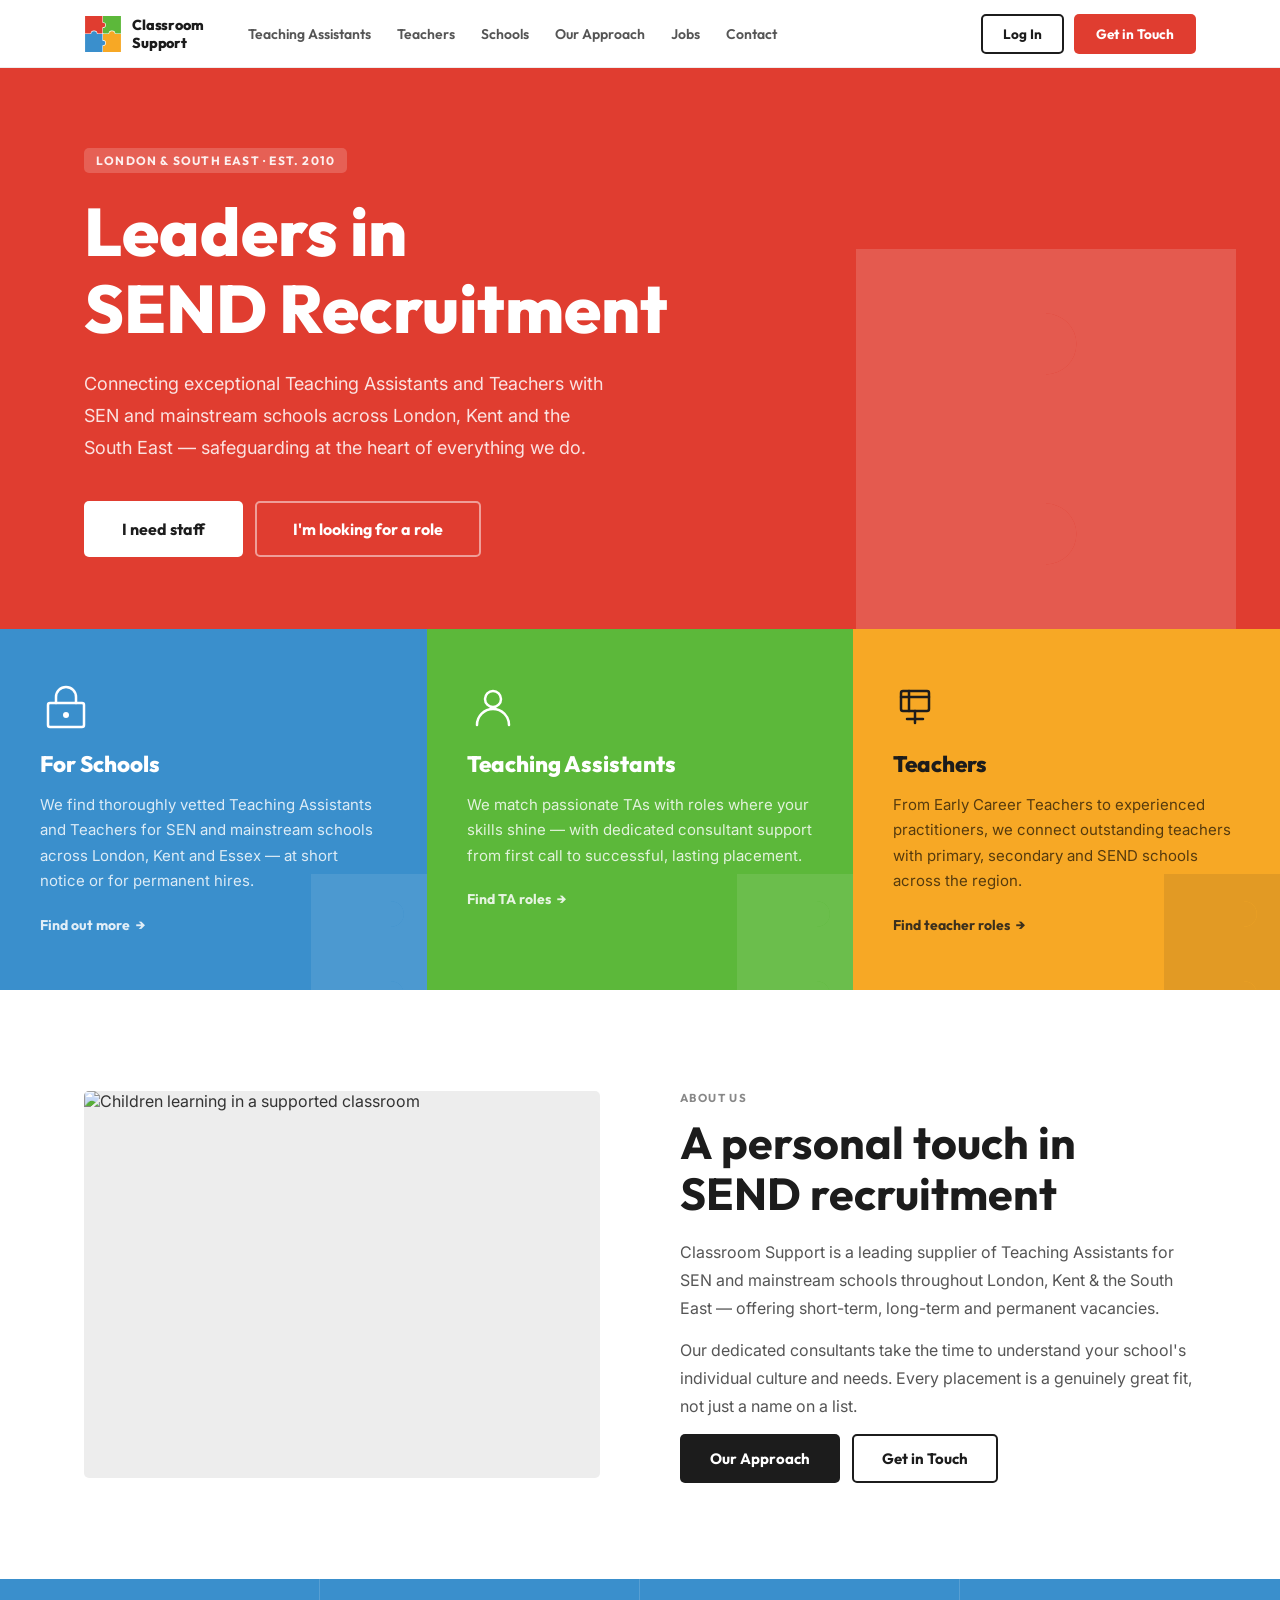
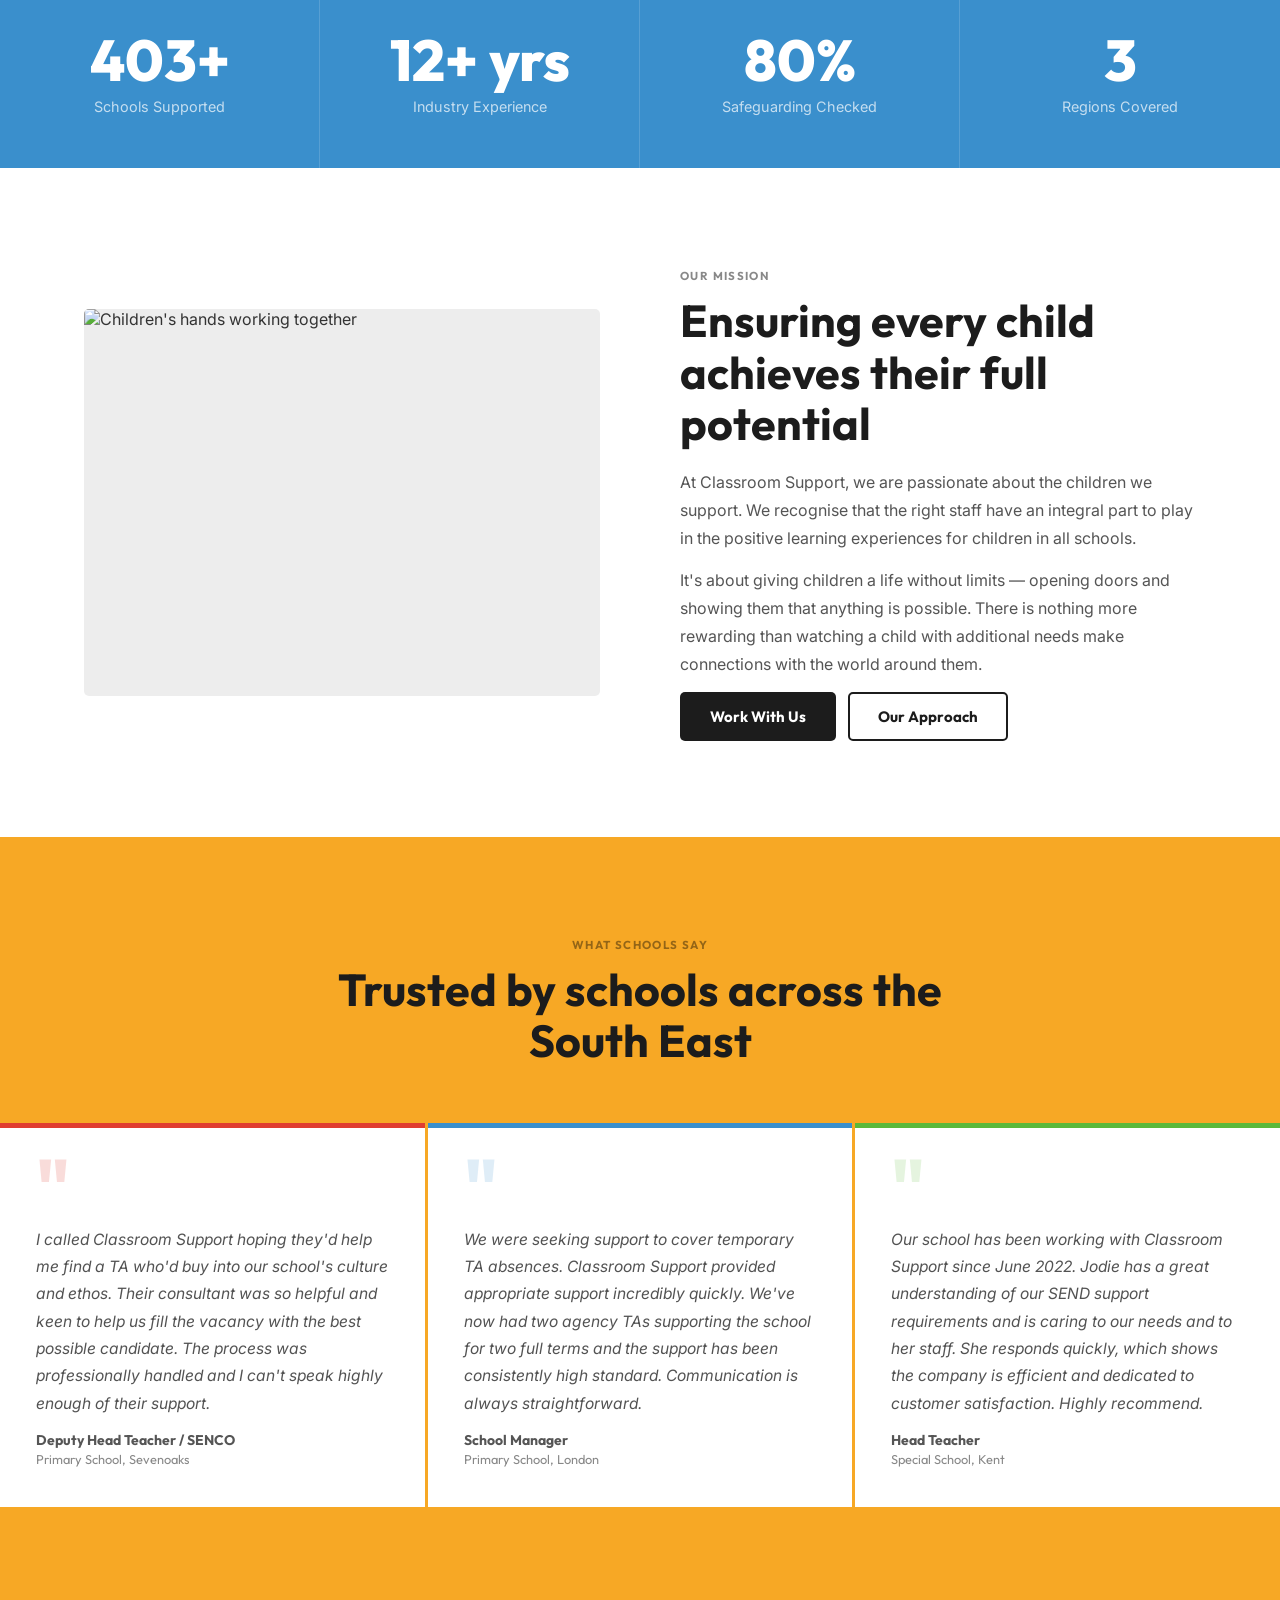
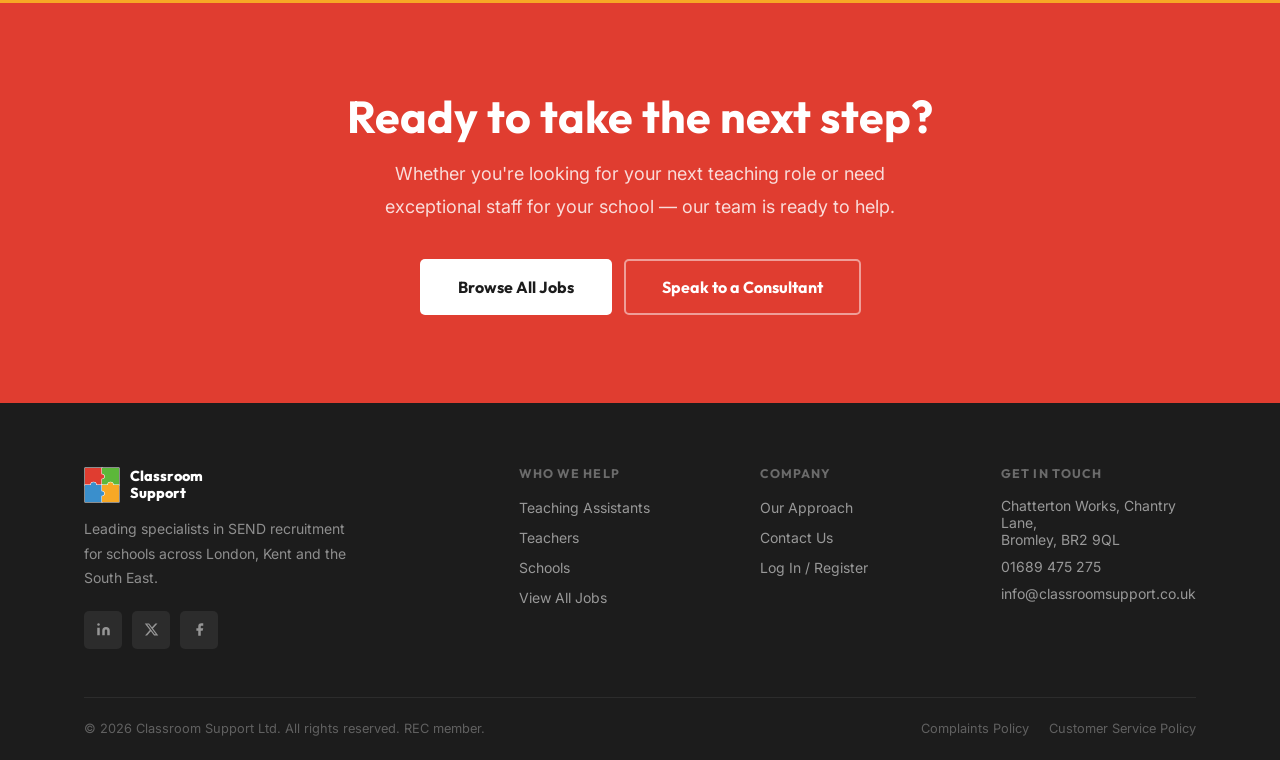
==== commit 36b5d821: "3" ====
--- a/index.html
+++ b/index.html
@@ -291,304 +291,3 @@
   <script src="js/main.js"></script>
 </body>
 </html>
-
-    <div class="container">
-      <div class="hero__content">
-        <div class="hero__eyebrow">
-          <span class="rainbow-badge">SEND Recruitment Specialists</span>
-        </div>
-        <h1 class="hero__title">
-          Leaders in<br>
-          <span class="rainbow-text">SEND Recruitment</span>
-        </h1>
-        <p class="hero__subtitle">
-          Classroom Support is the trusted specialist connecting exceptional Teaching Assistants and Teachers with SEN and mainstream schools across London, Kent and the South East — with safeguarding at the heart of everything we do.
-        </p>
-        <div class="hero__ctas">
-          <a href="teaching-assistants.html" class="btn btn--primary btn--lg">
-            Find a Role
-            <svg viewBox="0 0 20 20" fill="currentColor" aria-hidden="true"><path fill-rule="evenodd" d="M10.293 3.293a1 1 0 011.414 0l6 6a1 1 0 010 1.414l-6 6a1 1 0 01-1.414-1.414L14.586 11H3a1 1 0 110-2h11.586l-4.293-4.293a1 1 0 010-1.414z" clip-rule="evenodd"/></svg>
-          </a>
-          <a href="schools.html" class="btn btn--outline btn--lg">
-            Hire Staff
-            <svg viewBox="0 0 20 20" fill="currentColor" aria-hidden="true"><path fill-rule="evenodd" d="M10.293 3.293a1 1 0 011.414 0l6 6a1 1 0 010 1.414l-6 6a1 1 0 01-1.414-1.414L14.586 11H3a1 1 0 110-2h11.586l-4.293-4.293a1 1 0 010-1.414z" clip-rule="evenodd"/></svg>
-          </a>
-        </div>
-        <div class="hero__scroll">
-          <div class="hero__scroll-line"></div>
-          <span>Scroll to explore</span>
-        </div>
-      </div>
-    </div>
-  </section>
-
-  <!-- Rainbow divider -->
-  <div class="rainbow-bar rainbow-bar--thick"></div>
-
-  <!-- ═══════════════════════════════════════════
-       ABOUT SPLIT
-  ═══════════════════════════════════════════ -->
-  <section class="section" style="background: var(--white);">
-    <div class="container">
-      <div class="feature-split reveal">
-        <div class="feature-split__image">
-          <img
-            src="https://images.squarespace-cdn.com/content/v1/5f50b73514c683547b189f6d/1599465193225-2CUCPQ2SBAB75TB53KMI/Children_LR.jpg"
-            alt="Children learning in a supported classroom environment"
-            loading="lazy"
-          >
-          <div class="feature-split__badge">
-            <div class="feature-split__badge-icon" style="background: rgba(67,97,238,0.1);">🏫</div>
-            <div class="feature-split__badge-text">
-              <strong>500+</strong>
-              <span>Schools Supported</span>
-            </div>
-          </div>
-        </div>
-        <div class="feature-split__content">
-          <span class="section-label">About Us</span>
-          <h2>A personal touch in education recruitment</h2>
-          <p>Classroom Support is a leading supplier of Teaching Assistants for both SEN and mainstream schools throughout London, Kent &amp; the South East. We offer recruitment solutions for short-term, long-term and permanent vacancies.</p>
-          <p>Our dedicated consultants take the time to understand your school's individual culture and needs — so every placement is a genuinely great fit, not just a name on a list.</p>
-          <ul class="checklist">
-            <li>Specialist SEND recruitment expertise</li>
-            <li>Rigorous vetting &amp; DBS safeguarding</li>
-            <li>Dedicated personal consultants</li>
-            <li>Short-term, long-term &amp; permanent placements</li>
-          </ul>
-          <a href="our-approach.html" class="btn btn--navy">
-            Our Approach
-            <svg viewBox="0 0 20 20" fill="currentColor" aria-hidden="true"><path fill-rule="evenodd" d="M10.293 3.293a1 1 0 011.414 0l6 6a1 1 0 010 1.414l-6 6a1 1 0 01-1.414-1.414L14.586 11H3a1 1 0 110-2h11.586l-4.293-4.293a1 1 0 010-1.414z" clip-rule="evenodd"/></svg>
-          </a>
-        </div>
-      </div>
-    </div>
-  </section>
-
-  <!-- ═══════════════════════════════════════════
-       SERVICES
-  ═══════════════════════════════════════════ -->
-  <section class="section" style="background: var(--gray-50);">
-    <div class="container">
-      <div class="section-header centered reveal mb-12">
-        <span class="section-label section-label--centered">Our Services</span>
-        <h2>We support everyone in the classroom</h2>
-        <p>Whether you're a Teaching Assistant seeking your next role, a Teacher ready for a new challenge, or a school searching for exceptional talent — we have you covered.</p>
-      </div>
-      <div class="cards-grid">
-        <div class="card reveal reveal--delay-1">
-          <div class="card__accent" style="background: linear-gradient(90deg, var(--r5), var(--r6));"></div>
-          <div class="card__icon card__icon--r5">👩‍💼</div>
-          <h3>Teaching Assistants</h3>
-          <p>We match passionate TAs with the right SEN and mainstream schools across London, Kent and the South East. Personalised support from first call to long-term placement.</p>
-          <a href="teaching-assistants.html" class="card__link">
-            Find TA Roles
-            <svg viewBox="0 0 16 16" fill="currentColor" aria-hidden="true"><path fill-rule="evenodd" d="M6.293 3.293a1 1 0 011.414 0l4 4a1 1 0 010 1.414l-4 4a1 1 0 01-1.414-1.414L9.586 8 6.293 4.707a1 1 0 010-1.414z" clip-rule="evenodd"/></svg>
-          </a>
-        </div>
-        <div class="card reveal reveal--delay-2">
-          <div class="card__accent" style="background: linear-gradient(90deg, var(--r2), var(--r3));"></div>
-          <div class="card__icon card__icon--r2">📚</div>
-          <h3>Teachers</h3>
-          <p>From Early Career Teachers to experienced practitioners, we connect outstanding teachers with Primary, Secondary and SEND schools that truly match their skills and aspirations.</p>
-          <a href="teachers.html" class="card__link">
-            Find Teaching Roles
-            <svg viewBox="0 0 16 16" fill="currentColor" aria-hidden="true"><path fill-rule="evenodd" d="M6.293 3.293a1 1 0 011.414 0l4 4a1 1 0 010 1.414l-4 4a1 1 0 01-1.414-1.414L9.586 8 6.293 4.707a1 1 0 010-1.414z" clip-rule="evenodd"/></svg>
-          </a>
-        </div>
-        <div class="card reveal reveal--delay-3">
-          <div class="card__accent" style="background: linear-gradient(90deg, var(--r4), var(--r5));"></div>
-          <div class="card__icon card__icon--r4">🏫</div>
-          <h3>Schools</h3>
-          <p>We work closely with Special Schools, PRUs, Alternative Provisions and mainstream SEN settings to provide thoroughly vetted staff tailored to your school's unique needs.</p>
-          <a href="schools.html" class="card__link">
-            Find Staff
-            <svg viewBox="0 0 16 16" fill="currentColor" aria-hidden="true"><path fill-rule="evenodd" d="M6.293 3.293a1 1 0 011.414 0l4 4a1 1 0 010 1.414l-4 4a1 1 0 01-1.414-1.414L9.586 8 6.293 4.707a1 1 0 010-1.414z" clip-rule="evenodd"/></svg>
-          </a>
-        </div>
-      </div>
-    </div>
-  </section>
-
-  <!-- ═══════════════════════════════════════════
-       STATS
-  ═══════════════════════════════════════════ -->
-  <section class="stats-bar">
-    <div class="container">
-      <div class="stats-grid">
-        <div class="stat-item reveal reveal--delay-1">
-          <div class="stat-item__num" data-count="500" data-suffix="+">500+</div>
-          <div class="stat-item__label">Schools Supported</div>
-        </div>
-        <div class="stat-item reveal reveal--delay-2">
-          <div class="stat-item__num" data-count="15" data-suffix="+ yrs">15+ yrs</div>
-          <div class="stat-item__label">Industry Experience</div>
-        </div>
-        <div class="stat-item reveal reveal--delay-3">
-          <div class="stat-item__num" data-count="100" data-suffix="%">100%</div>
-          <div class="stat-item__label">Safeguarding Checked</div>
-        </div>
-        <div class="stat-item reveal reveal--delay-4">
-          <div class="stat-item__num" data-count="3">3</div>
-          <div class="stat-item__label">Regions Covered</div>
-        </div>
-      </div>
-    </div>
-  </section>
-
-  <!-- ═══════════════════════════════════════════
-       CHILDREN MISSION SPLIT
-  ═══════════════════════════════════════════ -->
-  <section class="section" style="background: var(--white);">
-    <div class="container">
-      <div class="feature-split feature-split--reverse reveal">
-        <div class="feature-split__content">
-          <span class="section-label">Our Mission</span>
-          <h2>Ensuring every child achieves their full potential</h2>
-          <p>At Classroom Support, we are passionate about the children we support. We recognise that the right staff play an integral part in the positive learning experiences for children in all schools — whether SEN, mainstream, or specialist.</p>
-          <p>It's about giving children a life without limits — opening doors and showing them that anything is possible. There is nothing more rewarding than watching a child with additional needs make connections with the world around them.</p>
-          <div style="display: flex; gap: 14px; flex-wrap: wrap; margin-top: 8px;">
-            <a href="contact.html" class="btn btn--navy">
-              Work With Us
-              <svg viewBox="0 0 20 20" fill="currentColor" aria-hidden="true"><path fill-rule="evenodd" d="M10.293 3.293a1 1 0 011.414 0l6 6a1 1 0 010 1.414l-6 6a1 1 0 01-1.414-1.414L14.586 11H3a1 1 0 110-2h11.586l-4.293-4.293a1 1 0 010-1.414z" clip-rule="evenodd"/></svg>
-            </a>
-            <a href="our-approach.html" class="btn btn--outline-dark">Learn More</a>
-          </div>
-        </div>
-        <div class="feature-split__image">
-          <img
-            src="https://images.squarespace-cdn.com/content/v1/5f50b73514c683547b189f6d/1599465704478-2LQB7SF8FFVPRXYZGEOS/Childrens_Hands.jpg"
-            alt="Children's hands working together"
-            loading="lazy"
-          >
-        </div>
-      </div>
-    </div>
-  </section>
-
-  <!-- ═══════════════════════════════════════════
-       TESTIMONIALS
-  ═══════════════════════════════════════════ -->
-  <section class="section testimonials-section">
-    <div class="container">
-      <div class="section-header centered reveal mb-12">
-        <span class="section-label section-label--centered">Testimonials</span>
-        <h2>Trusted by schools across the South East</h2>
-        <p>Don't just take our word for it — here's what our partner schools have to say about working with Classroom Support.</p>
-      </div>
-      <div class="testimonials-grid">
-        <div class="testimonial-card reveal reveal--delay-1">
-          <span class="testimonial-card__quote-mark">"</span>
-          <p class="testimonial-card__text">I called Classroom Support hoping they'd be able to help me find a Teaching Assistant who'd buy into our school's culture and ethos. Their consultant was so helpful and keen to help us fill the vacancy with the best possible candidate. The process was professionally handled and I can't speak highly enough of their support.</p>
-          <div class="testimonial-card__author">
-            <div class="testimonial-card__avatar">DH</div>
-            <div>
-              <div class="testimonial-card__name">Deputy Head Teacher / SENCO</div>
-              <div class="testimonial-card__role">Primary School, Sevenoaks</div>
-            </div>
-          </div>
-        </div>
-        <div class="testimonial-card reveal reveal--delay-2">
-          <span class="testimonial-card__quote-mark">"</span>
-          <p class="testimonial-card__text">We were seeking support to cover temporary TA absences. Classroom Support provided appropriate support incredibly quickly. We've now had two agency TAs for two terms and support has been consistently high standard. Communication with Classroom Support is always straightforward.</p>
-          <div class="testimonial-card__author">
-            <div class="testimonial-card__avatar">SM</div>
-            <div>
-              <div class="testimonial-card__name">School Manager</div>
-              <div class="testimonial-card__role">Primary School, London</div>
-            </div>
-          </div>
-        </div>
-        <div class="testimonial-card reveal reveal--delay-3">
-          <span class="testimonial-card__quote-mark">"</span>
-          <p class="testimonial-card__text">Our school has been working with Classroom Support since June 2022. I've built a great relationship with Jodie who took great care of what the school needed. She has a good understanding of SEND support requirements and responds quickly. I highly recommend Classroom Support.</p>
-          <div class="testimonial-card__author">
-            <div class="testimonial-card__avatar">HT</div>
-            <div>
-              <div class="testimonial-card__name">Head Teacher</div>
-              <div class="testimonial-card__role">Special School, Kent</div>
-            </div>
-          </div>
-        </div>
-      </div>
-    </div>
-  </section>
-
-  <!-- ═══════════════════════════════════════════
-       CTA BAND
-  ═══════════════════════════════════════════ -->
-  <section class="cta-band">
-    <div class="cta-band__orb cta-band__orb--1"></div>
-    <div class="cta-band__orb cta-band__orb--2"></div>
-    <div class="cta-band__bg-grid"></div>
-    <div class="container">
-      <div class="cta-band__inner reveal">
-        <h2>Ready to take the next step?</h2>
-        <p>Whether you're looking for your perfect teaching role or need exceptional staff for your school, our dedicated team is ready to help.</p>
-        <div class="cta-band__btns">
-          <a href="https://classroomsupport.vincere.io/careers/" class="btn btn--primary btn--lg" target="_blank" rel="noopener">Browse All Jobs</a>
-          <a href="contact.html" class="btn btn--outline btn--lg">Speak to a Consultant</a>
-        </div>
-      </div>
-    </div>
-  </section>
-
-  <!-- ═══════════════════════════════════════════
-       FOOTER
-  ═══════════════════════════════════════════ -->
-  <footer class="footer">
-    <div class="container">
-      <div class="footer__top">
-        <div class="footer__brand">
-          <a href="index.html" class="nav__logo">
-            <span class="nav__logo-text">Classroom Support</span>
-            <span class="nav__logo-bar"></span>
-          </a>
-          <p class="footer__tagline">Leading specialists in SEND recruitment for schools across London, Kent and the South East.</p>
-          <div class="footer__social">
-            <a href="https://www.linkedin.com/company/classroom-support/" class="footer__social-link" target="_blank" rel="noopener" aria-label="LinkedIn">in</a>
-            <a href="https://twitter.com/ClassroomSuppo1" class="footer__social-link" target="_blank" rel="noopener" aria-label="X (Twitter)">𝕏</a>
-            <a href="https://www.facebook.com/Classroom-Support-111917647976403" class="footer__social-link" target="_blank" rel="noopener" aria-label="Facebook">f</a>
-          </div>
-        </div>
-        <div>
-          <p class="footer__col-title">Services</p>
-          <ul class="footer__links">
-            <li><a href="teaching-assistants.html">Teaching Assistants</a></li>
-            <li><a href="teachers.html">Teachers</a></li>
-            <li><a href="schools.html">Schools</a></li>
-            <li><a href="https://classroomsupport.vincere.io/careers/" target="_blank" rel="noopener">View All Jobs</a></li>
-          </ul>
-        </div>
-        <div>
-          <p class="footer__col-title">Company</p>
-          <ul class="footer__links">
-            <li><a href="our-approach.html">Our Approach</a></li>
-            <li><a href="contact.html">Contact Us</a></li>
-            <li><a href="https://classroomsupport.vincere.io/careers/candidate/login" target="_blank" rel="noopener">Log In / Register</a></li>
-          </ul>
-        </div>
-        <div>
-          <p class="footer__col-title">Get in Touch</p>
-          <p class="footer__address">Chatterton Works, Chantry Lane,<br>Bromley, BR2 9QL</p>
-          <ul class="footer__links" style="margin-top: 12px;">
-            <li><a href="tel:+4401689475275">01689 475 275</a></li>
-            <li><a href="mailto:info@classroomsupport.co.uk">info@classroomsupport.co.uk</a></li>
-          </ul>
-          <div class="footer__rec">🛡️ REC Member</div>
-        </div>
-      </div>
-      <div class="footer__bottom">
-        <p class="footer__copyright">© 2026 Classroom Support Ltd. All rights reserved.</p>
-        <div class="footer__policies">
-          <a href="https://www.classroomsupport.co.uk/s/Complaints-Policy-2026-3phj.pdf" target="_blank" rel="noopener">Complaints Policy</a>
-          <a href="https://www.classroomsupport.co.uk/s/Customer-Service-Policy-2026.pdf" target="_blank" rel="noopener">Customer Service Policy</a>
-        </div>
-      </div>
-    </div>
-    <div class="footer__rainbow"></div>
-  </footer>
-
-  <script src="js/main.js"></script>
-</body>
-</html>
--- a/css/styles.css
+++ b/css/styles.css
@@ -598,1036 +598,17 @@
   .form-box { padding: 28px 20px; }
 }
 
-  --gray-900: #0F172A;
-
-  --font-display: 'Outfit', sans-serif;
-  --font-body: 'Inter', sans-serif;
-
-  --section: 96px;
-  --container: 1200px;
-  --pad: 24px;
-
-  --ease: cubic-bezier(0.4, 0, 0.2, 1);
-  --t: 0.25s;
-  --t-slow: 0.6s;
-
-  --sh-sm: 0 2px 8px rgba(0,0,0,0.06);
-  --sh-md: 0 4px 24px rgba(0,0,0,0.09), 0 1px 4px rgba(0,0,0,0.06);
-  --sh-lg: 0 12px 48px rgba(0,0,0,0.12), 0 4px 12px rgba(0,0,0,0.06);
-  --sh-xl: 0 24px 80px rgba(0,0,0,0.16), 0 8px 24px rgba(0,0,0,0.08);
-
-  --r-sm: 10px;
-  --r-md: 16px;
-  --r-lg: 24px;
-  --r-xl: 36px;
-  --r-full: 9999px;
-}
-
-/* 2. RESET */
-*, *::before, *::after { box-sizing: border-box; margin: 0; padding: 0; }
-html { scroll-behavior: smooth; -webkit-font-smoothing: antialiased; text-rendering: optimizeLegibility; }
-body {
-  font-family: var(--font-body);
-  font-size: 16px;
-  line-height: 1.7;
-  color: var(--gray-800);
-  background: var(--white);
-  overflow-x: hidden;
-}
-img { max-width: 100%; height: auto; display: block; }
-a { color: inherit; text-decoration: none; }
-ul { list-style: none; }
-button { cursor: pointer; font-family: inherit; border: none; background: none; }
-
-/* 3. TYPOGRAPHY */
-h1, h2, h3, h4, h5, h6 {
-  font-family: var(--font-display);
-  line-height: 1.15;
-  font-weight: 700;
-  color: var(--gray-900);
-  letter-spacing: -0.02em;
-}
-h1 { font-size: clamp(2.5rem, 5.5vw, 4.25rem); font-weight: 800; letter-spacing: -0.03em; }
-h2 { font-size: clamp(1.875rem, 3.5vw, 2.875rem); }
-h3 { font-size: clamp(1.25rem, 2vw, 1.625rem); }
-h4 { font-size: 1.125rem; font-weight: 600; }
-p { max-width: 68ch; }
-.lead { font-size: clamp(1.0625rem, 1.5vw, 1.25rem); line-height: 1.75; color: var(--gray-600); }
-
-/* 4. LAYOUT UTILITIES */
-.container {
-  max-width: var(--container);
-  margin: 0 auto;
-  padding: 0 var(--pad);
-}
-.section { padding: var(--section) 0; }
-.section--sm { padding: 64px 0; }
-.text-center { text-align: center; }
-.mb-2 { margin-bottom: 8px; }
-.mb-4 { margin-bottom: 16px; }
-.mb-6 { margin-bottom: 24px; }
-.mb-8 { margin-bottom: 32px; }
-.mb-10 { margin-bottom: 40px; }
-.mb-12 { margin-bottom: 48px; }
-.mt-4 { margin-top: 16px; }
-.mt-8 { margin-top: 32px; }
-
-/* 5. RAINBOW ELEMENTS */
-.rainbow-bar {
-  height: 5px;
-  background: var(--rainbow);
-  width: 100%;
-  flex-shrink: 0;
-}
-.rainbow-bar--thick { height: 8px; }
-.rainbow-text {
-  background: var(--rainbow);
-  -webkit-background-clip: text;
-  background-clip: text;
-  -webkit-text-fill-color: transparent;
-}
-.rainbow-badge {
-  display: inline-flex;
-  align-items: center;
-  gap: 8px;
-  padding: 7px 18px;
-  border-radius: var(--r-full);
-  font-family: var(--font-display);
-  font-size: 0.8rem;
-  font-weight: 600;
-  letter-spacing: 0.06em;
-  text-transform: uppercase;
-  color: white;
-  position: relative;
-  z-index: 0;
-}
-.rainbow-badge::before {
-  content: '';
-  position: absolute;
-  inset: 0;
-  border-radius: inherit;
-  background: var(--rainbow);
-  z-index: -1;
-  opacity: 0.9;
-}
-.section-label {
-  display: inline-flex;
-  align-items: center;
-  gap: 10px;
-  font-family: var(--font-display);
-  font-size: 0.8125rem;
-  font-weight: 700;
-  letter-spacing: 0.08em;
-  text-transform: uppercase;
-  color: var(--navy-500);
-  margin-bottom: 14px;
-}
-.section-label::before {
-  content: '';
-  flex-shrink: 0;
-  width: 20px;
-  height: 3px;
-  background: var(--rainbow);
-  border-radius: 2px;
-  display: inline-block;
-}
-.section-label--centered { justify-content: center; }
-.section-label--centered::before { display: none; }
-.section-label--centered::after {
-  content: '';
-  flex-shrink: 0;
-  width: 20px;
-  height: 3px;
-  background: var(--rainbow);
-  border-radius: 2px;
-  display: inline-block;
-}
-
-/* 6. BUTTONS */
-.btn {
-  display: inline-flex;
-  align-items: center;
-  justify-content: center;
-  gap: 8px;
-  padding: 13px 30px;
-  border-radius: var(--r-full);
-  font-family: var(--font-display);
-  font-weight: 600;
-  font-size: 0.9375rem;
-  letter-spacing: 0.005em;
-  border: 2px solid transparent;
-  transition: transform var(--t) var(--ease), box-shadow var(--t) var(--ease), background var(--t) var(--ease), border-color var(--t) var(--ease);
-  white-space: nowrap;
-  position: relative;
-  overflow: hidden;
-}
-.btn svg { width: 16px; height: 16px; transition: transform var(--t) var(--ease); flex-shrink: 0; }
-.btn:hover svg { transform: translateX(3px); }
-
-.btn--primary {
-  background: var(--rainbow);
-  color: white;
-  background-size: 200% auto;
-}
-.btn--primary:hover {
-  transform: translateY(-2px);
-  box-shadow: 0 8px 28px rgba(67,97,238,0.4);
-}
-.btn--navy {
-  background: var(--navy-700);
-  color: white;
-}
-.btn--navy:hover {
-  background: var(--navy-600);
-  transform: translateY(-2px);
-  box-shadow: var(--sh-md);
-}
-.btn--outline {
-  background: transparent;
-  border-color: rgba(255,255,255,0.35);
-  color: white;
-}
-.btn--outline:hover {
-  background: rgba(255,255,255,0.09);
-  border-color: rgba(255,255,255,0.65);
-  transform: translateY(-2px);
-}
-.btn--outline-dark {
-  background: transparent;
-  border-color: var(--navy-600);
-  color: var(--navy-600);
-}
-.btn--outline-dark:hover {
-  background: var(--navy-600);
-  color: white;
-  transform: translateY(-2px);
-}
-.btn--lg { padding: 17px 38px; font-size: 1rem; }
-
-/* 7. NAVIGATION */
-.nav {
-  position: fixed;
-  top: 0;
-  left: 0;
-  right: 0;
-  z-index: 1000;
-  height: 70px;
-  display: flex;
-  align-items: stretch;
-  transition: background var(--t) var(--ease), box-shadow var(--t) var(--ease);
-}
-.nav__rainbow-line {
-  position: absolute;
-  bottom: 0;
-  left: 0;
-  right: 0;
-  height: 3px;
-  background: var(--rainbow);
-  transform: scaleX(0);
-  transform-origin: left;
-  transition: transform 0.4s var(--ease);
-}
-.nav.scrolled { background: rgba(6,14,31,0.96); backdrop-filter: blur(20px); -webkit-backdrop-filter: blur(20px); box-shadow: 0 1px 0 rgba(255,255,255,0.05), 0 4px 32px rgba(0,0,0,0.3); }
-.nav.scrolled .nav__rainbow-line { transform: scaleX(1); }
-.nav__inner {
-  display: flex;
-  align-items: center;
-  justify-content: space-between;
-  width: 100%;
-  max-width: var(--container);
-  margin: 0 auto;
-  padding: 0 var(--pad);
-  gap: 24px;
-}
-.nav__logo {
-  display: flex;
-  flex-direction: column;
-  line-height: 1;
-  gap: 4px;
-  flex-shrink: 0;
-  text-decoration: none;
-}
-.nav__logo-text {
-  font-family: var(--font-display);
-  font-size: 1.1875rem;
-  font-weight: 800;
-  color: white;
-  letter-spacing: -0.02em;
-}
-.nav__logo-bar {
-  height: 3px;
-  background: var(--rainbow);
-  border-radius: 2px;
-  width: 100%;
-}
-.nav__links {
-  display: flex;
-  align-items: center;
-  gap: 2px;
-  flex: 1;
-  justify-content: center;
-}
-.nav__links a {
-  color: rgba(255,255,255,0.75);
-  font-size: 0.875rem;
-  font-weight: 500;
-  padding: 8px 13px;
-  border-radius: var(--r-sm);
-  transition: color var(--t) var(--ease), background var(--t) var(--ease);
-  white-space: nowrap;
-}
-.nav__links a:hover, .nav__links a.active {
-  color: white;
-  background: rgba(255,255,255,0.08);
-}
-.nav__actions {
-  display: flex;
-  align-items: center;
-  gap: 10px;
-  flex-shrink: 0;
-}
-.nav__actions .btn { padding: 8px 20px; font-size: 0.8125rem; }
-.nav__hamburger {
-  display: none;
-  flex-direction: column;
-  gap: 5px;
-  padding: 8px;
-  background: none;
-  border: none;
-  cursor: pointer;
-}
-.nav__hamburger span {
-  display: block;
-  width: 24px;
-  height: 2px;
-  background: white;
-  border-radius: 2px;
-  transition: all var(--t) var(--ease);
-}
-.nav__hamburger.open span:nth-child(1) { transform: translateY(7px) rotate(45deg); }
-.nav__hamburger.open span:nth-child(2) { opacity: 0; transform: scaleX(0); }
-.nav__hamburger.open span:nth-child(3) { transform: translateY(-7px) rotate(-45deg); }
-.nav__mobile {
-  display: none;
-  position: fixed;
-  inset: 70px 0 0 0;
-  background: var(--navy-900);
-  padding: 20px;
-  flex-direction: column;
-  gap: 4px;
-  z-index: 999;
-  overflow-y: auto;
-  border-top: 1px solid rgba(255,255,255,0.06);
-}
-.nav__mobile.open { display: flex; }
-.nav__mobile a {
-  color: rgba(255,255,255,0.8);
-  font-size: 1.0625rem;
-  font-weight: 500;
-  padding: 14px 16px;
-  border-radius: var(--r-md);
-  transition: all var(--t) var(--ease);
-  border-bottom: 1px solid rgba(255,255,255,0.04);
-}
-.nav__mobile a:hover { color: white; background: rgba(255,255,255,0.06); }
-.nav__mobile .btn { margin-top: 16px; justify-content: center; width: 100%; }
-
-/* 8. HERO */
-.hero {
-  min-height: 100vh;
-  display: flex;
-  align-items: center;
-  position: relative;
-  overflow: hidden;
-  background: var(--navy-900);
-  padding: 140px 0 100px;
-}
-.hero__bg {
-  position: absolute;
-  inset: 0;
-  overflow: hidden;
-  pointer-events: none;
-}
-.hero__grid {
-  position: absolute;
-  inset: 0;
-  background-image:
-    linear-gradient(rgba(255,255,255,0.022) 1px, transparent 1px),
-    linear-gradient(90deg, rgba(255,255,255,0.022) 1px, transparent 1px);
-  background-size: 64px 64px;
-  -webkit-mask-image: radial-gradient(ellipse 80% 80% at 50% 50%, black 0%, transparent 100%);
-  mask-image: radial-gradient(ellipse 80% 80% at 50% 50%, black 0%, transparent 100%);
-}
-.hero__orb {
-  position: absolute;
-  border-radius: 50%;
-  filter: blur(80px);
-  opacity: 0.3;
-  animation: orb-float 10s ease-in-out infinite;
-}
-.hero__orb--1 {
-  width: 700px; height: 700px;
-  background: radial-gradient(circle, #4361EE 0%, transparent 70%);
-  top: -250px; right: -150px;
-  animation-delay: 0s;
-}
-.hero__orb--2 {
-  width: 500px; height: 500px;
-  background: radial-gradient(circle, #7209B7 0%, transparent 70%);
-  bottom: -150px; left: -100px;
-  animation-delay: 3.5s;
-}
-.hero__orb--3 {
-  width: 350px; height: 350px;
-  background: radial-gradient(circle, #E63946 0%, transparent 70%);
-  top: 35%; left: 38%;
-  opacity: 0.18;
-  animation-delay: 7s;
-}
-.hero__content {
-  position: relative;
-  z-index: 1;
-  max-width: 760px;
-}
-.hero__eyebrow { margin-bottom: 28px; }
-.hero__title {
-  color: white;
-  font-size: clamp(2.75rem, 6.5vw, 5rem);
-  font-weight: 800;
-  line-height: 1.05;
-  letter-spacing: -0.035em;
-  margin-bottom: 28px;
-}
-.hero__subtitle {
-  font-size: clamp(1.05rem, 1.5vw, 1.25rem);
-  line-height: 1.75;
-  color: rgba(255,255,255,0.65);
-  margin-bottom: 44px;
-  max-width: 56ch;
-}
-.hero__ctas {
-  display: flex;
-  flex-wrap: wrap;
-  gap: 16px;
-  margin-bottom: 72px;
-}
-.hero__scroll {
-  display: flex;
-  align-items: center;
-  gap: 14px;
-  color: rgba(255,255,255,0.35);
-  font-size: 0.75rem;
-  font-weight: 600;
-  letter-spacing: 0.1em;
-  text-transform: uppercase;
-}
-.hero__scroll-line {
-  width: 40px;
-  height: 1px;
-  background: rgba(255,255,255,0.2);
-}
-
-/* 9. PAGE HERO (inner pages) */
-.page-hero {
-  padding: 160px 0 88px;
-  background: var(--navy-900);
-  position: relative;
-  overflow: hidden;
-}
-.page-hero__grid {
-  position: absolute;
-  inset: 0;
-  background-image:
-    linear-gradient(rgba(255,255,255,0.022) 1px, transparent 1px),
-    linear-gradient(90deg, rgba(255,255,255,0.022) 1px, transparent 1px);
-  background-size: 64px 64px;
-  pointer-events: none;
-}
-.page-hero__orb {
-  position: absolute;
-  border-radius: 50%;
-  filter: blur(90px);
-  opacity: 0.22;
-  pointer-events: none;
-}
-.page-hero__orb--1 { width: 500px; height: 500px; background: radial-gradient(circle, #4361EE, transparent 70%); top: -150px; right: -80px; }
-.page-hero__orb--2 { width: 350px; height: 350px; background: radial-gradient(circle, #7209B7, transparent 70%); bottom: -80px; left: 15%; }
-.page-hero__content { position: relative; z-index: 1; }
-.page-hero h1 { color: white; margin-bottom: 18px; }
-.page-hero .lead { color: rgba(255,255,255,0.62); max-width: 58ch; }
-.breadcrumb {
-  display: flex;
-  align-items: center;
-  gap: 8px;
-  font-size: 0.8125rem;
-  color: rgba(255,255,255,0.45);
-  margin-bottom: 20px;
-  font-weight: 500;
-}
-.breadcrumb a { color: rgba(255,255,255,0.45); transition: color var(--t) var(--ease); }
-.breadcrumb a:hover { color: rgba(255,255,255,0.8); }
-.breadcrumb-sep { color: rgba(255,255,255,0.2); }
-
-/* 10. SECTION HEADERS */
-.section-header { max-width: 640px; }
-.section-header.centered { margin: 0 auto; text-align: center; }
-.section-header h2 { margin-bottom: 16px; }
-.section-header p { color: var(--gray-600); font-size: 1.0625rem; line-height: 1.8; max-width: 60ch; }
-.section-header.centered p { margin: 0 auto; }
-
-/* 11. CARDS */
-.card {
-  background: var(--white);
-  border-radius: var(--r-lg);
-  padding: 40px;
-  box-shadow: var(--sh-md);
-  transition: transform var(--t) var(--ease), box-shadow var(--t) var(--ease);
-  position: relative;
-  overflow: hidden;
-}
-.card:hover { transform: translateY(-6px); box-shadow: var(--sh-lg); }
-.card--bordered { border: 1px solid var(--gray-100); box-shadow: var(--sh-sm); }
-.card--bordered:hover { border-color: transparent; box-shadow: var(--sh-md); }
-.card__accent {
-  position: absolute;
-  top: 0; left: 0; right: 0;
-  height: 4px;
-}
-.card__icon {
-  width: 56px; height: 56px;
-  border-radius: var(--r-md);
-  display: flex; align-items: center; justify-content: center;
-  margin-bottom: 24px;
-  font-size: 1.75rem;
-}
-.card__icon--r1 { background: rgba(230,57,70,0.1); }
-.card__icon--r2 { background: rgba(247,127,0,0.1); }
-.card__icon--r3 { background: rgba(249,199,79,0.12); }
-.card__icon--r4 { background: rgba(67,170,139,0.1); }
-.card__icon--r5 { background: rgba(67,97,238,0.1); }
-.card__icon--r6 { background: rgba(114,9,183,0.1); }
-.card h3 { margin-bottom: 12px; }
-.card p { color: var(--gray-600); font-size: 0.9375rem; line-height: 1.75; margin-bottom: 24px; }
-.card__link {
-  display: inline-flex; align-items: center; gap: 6px;
-  font-size: 0.875rem; font-weight: 700;
-  color: var(--navy-600);
-  transition: gap var(--t) var(--ease), color var(--t) var(--ease);
-  font-family: var(--font-display);
-}
-.card__link svg { width: 16px; height: 16px; }
-.card__link:hover { gap: 10px; color: var(--r5); }
-
-/* 12. CARD GRIDS */
-.cards-grid { display: grid; grid-template-columns: repeat(auto-fit, minmax(300px, 1fr)); gap: 24px; }
-.cards-grid--2 { grid-template-columns: repeat(auto-fit, minmax(360px, 1fr)); }
-
-/* 13. FEATURE SPLIT */
-.feature-split {
-  display: grid;
-  grid-template-columns: 1fr 1fr;
-  gap: 80px;
-  align-items: center;
-}
-.feature-split--reverse .feature-split__image { order: 2; }
-.feature-split--reverse .feature-split__content { order: 1; }
-.feature-split__image {
-  position: relative;
-  border-radius: var(--r-xl);
-  overflow: hidden;
-  background: linear-gradient(135deg, var(--navy-700), var(--navy-600));
-  min-height: 420px;
-}
-.feature-split__image img {
-  width: 100%; height: 100%;
-  object-fit: cover;
-  position: absolute; inset: 0;
-  transition: transform 0.6s var(--ease);
-}
-.feature-split__image:hover img { transform: scale(1.03); }
-.feature-split__badge {
-  position: absolute;
-  bottom: 24px; left: 24px;
-  background: white;
-  border-radius: var(--r-md);
-  padding: 14px 18px;
-  display: flex; align-items: center; gap: 12px;
-  z-index: 2;
-  box-shadow: var(--sh-lg);
-}
-.feature-split__badge-icon {
-  width: 42px; height: 42px;
-  border-radius: var(--r-sm);
-  display: flex; align-items: center; justify-content: center;
-  font-size: 1.25rem;
-}
-.feature-split__badge-text strong {
-  display: block;
-  font-size: 1.375rem;
-  font-family: var(--font-display);
-  font-weight: 800;
-  color: var(--gray-900);
-  line-height: 1.1;
-}
-.feature-split__badge-text span {
-  font-size: 0.75rem;
-  color: var(--gray-500);
-  font-weight: 500;
-  text-transform: uppercase;
-  letter-spacing: 0.04em;
-}
-.feature-split__content h2 { margin-bottom: 20px; }
-.feature-split__content p { color: var(--gray-600); font-size: 1.0625rem; line-height: 1.8; margin-bottom: 16px; }
-.feature-split__content p:last-of-type { margin-bottom: 24px; }
-
-/* 14. CHECKLIST */
-.checklist { list-style: none; display: flex; flex-direction: column; gap: 10px; margin: 4px 0 28px; }
-.checklist li {
-  display: flex; align-items: center; gap: 12px;
-  font-size: 0.9375rem;
-  color: var(--gray-700);
-}
-.checklist li::before {
-  content: '✓';
-  display: flex; align-items: center; justify-content: center;
-  width: 22px; height: 22px; flex-shrink: 0;
-  background: var(--rainbow);
-  border-radius: 50%;
-  font-size: 0.7rem;
-  font-weight: 800;
-  color: white;
-}
-
-/* 15. STATS BAR */
-.stats-bar { background: var(--navy-800); padding: 72px 0; }
-.stats-grid {
-  display: grid;
-  grid-template-columns: repeat(4, 1fr);
-  gap: 40px;
-}
-.stat-item { text-align: center; position: relative; }
-.stat-item:not(:last-child)::after {
-  content: '';
-  position: absolute; right: 0; top: 10%; height: 80%; width: 1px;
-  background: rgba(255,255,255,0.08);
-}
-.stat-item__num {
-  font-family: var(--font-display);
-  font-size: clamp(2.5rem, 4vw, 3.75rem);
-  font-weight: 800;
-  line-height: 1;
-  margin-bottom: 10px;
-  background: var(--rainbow);
-  -webkit-background-clip: text;
-  background-clip: text;
-  -webkit-text-fill-color: transparent;
-}
-.stat-item__label {
-  font-size: 0.9375rem;
-  color: rgba(255,255,255,0.55);
-  font-weight: 500;
-}
-
-/* 16. TESTIMONIALS */
-.testimonials-section { background: var(--gray-50); }
-.testimonials-grid { display: grid; grid-template-columns: repeat(auto-fit, minmax(340px, 1fr)); gap: 24px; }
-.testimonial-card {
-  background: white;
-  border-radius: var(--r-xl);
-  padding: 44px;
-  box-shadow: var(--sh-md);
-  display: flex; flex-direction: column; gap: 20px;
-  transition: transform var(--t) var(--ease), box-shadow var(--t) var(--ease);
-}
-.testimonial-card:hover { transform: translateY(-4px); box-shadow: var(--sh-lg); }
-.testimonial-card__quote-mark {
-  font-size: 5rem;
-  line-height: 0.6;
-  font-family: Georgia, serif;
-  background: var(--rainbow);
-  -webkit-background-clip: text;
-  background-clip: text;
-  -webkit-text-fill-color: transparent;
-  display: block;
-  margin-bottom: 4px;
-}
-.testimonial-card__text {
-  font-size: 1.0625rem;
-  line-height: 1.8;
-  color: var(--gray-700);
-  font-style: italic;
-  flex: 1;
-}
-.testimonial-card__author { display: flex; align-items: center; gap: 16px; margin-top: auto; }
-.testimonial-card__avatar {
-  width: 48px; height: 48px;
-  border-radius: 50%;
-  background: var(--rainbow);
-  display: flex; align-items: center; justify-content: center;
-  font-family: var(--font-display);
-  font-weight: 700;
-  font-size: 1rem;
-  color: white;
-  flex-shrink: 0;
-}
-.testimonial-card__name { font-weight: 700; font-size: 0.9375rem; color: var(--gray-900); margin-bottom: 2px; }
-.testimonial-card__role { font-size: 0.8125rem; color: var(--gray-400); }
-
-/* 17. CTA BAND */
-.cta-band {
-  background: var(--navy-900);
-  position: relative;
-  overflow: hidden;
-  padding: 88px 0;
-}
-.cta-band::before {
-  content: '';
-  position: absolute; top: 0; left: 0; right: 0;
-  height: 4px;
-  background: var(--rainbow);
-}
-.cta-band__orb {
-  position: absolute; border-radius: 50%;
-  filter: blur(80px); opacity: 0.2;
-  pointer-events: none;
-}
-.cta-band__orb--1 { width: 450px; height: 450px; background: radial-gradient(circle, #4361EE, transparent 70%); right: -100px; bottom: -120px; }
-.cta-band__orb--2 { width: 350px; height: 350px; background: radial-gradient(circle, #E63946, transparent 70%); left: -60px; top: -80px; }
-.cta-band__bg-grid {
-  position: absolute; inset: 0;
-  background-image:
-    linear-gradient(rgba(255,255,255,0.02) 1px, transparent 1px),
-    linear-gradient(90deg, rgba(255,255,255,0.02) 1px, transparent 1px);
-  background-size: 64px 64px;
-  pointer-events: none;
-}
-.cta-band__inner { position: relative; z-index: 1; text-align: center; }
-.cta-band h2 { color: white; margin-bottom: 16px; }
-.cta-band p { color: rgba(255,255,255,0.62); font-size: 1.125rem; max-width: 52ch; margin: 0 auto 44px; line-height: 1.75; }
-.cta-band__btns { display: flex; justify-content: center; flex-wrap: wrap; gap: 16px; }
-
-/* 18. BENEFITS GRID */
-.benefits-grid { display: grid; grid-template-columns: repeat(auto-fit, minmax(260px, 1fr)); gap: 20px; }
-.benefit-item {
-  display: flex; align-items: flex-start; gap: 16px;
-  padding: 24px;
-  border-radius: var(--r-md);
-  background: white;
-  border: 1px solid var(--gray-100);
-  box-shadow: var(--sh-sm);
-  transition: all var(--t) var(--ease);
-}
-.benefit-item:hover { border-color: transparent; box-shadow: var(--sh-md); transform: translateY(-3px); }
-.benefit-item__icon {
-  width: 46px; height: 46px;
-  border-radius: var(--r-sm);
-  display: flex; align-items: center; justify-content: center;
-  font-size: 1.25rem; flex-shrink: 0;
-}
-.benefit-item h4 { margin-bottom: 5px; }
-.benefit-item p { font-size: 0.875rem; color: var(--gray-600); line-height: 1.65; max-width: none; margin: 0; }
-
-/* 19. VETTING ITEMS */
-.vetting-grid { display: grid; grid-template-columns: repeat(auto-fit, minmax(280px, 1fr)); gap: 12px; }
-.vetting-item {
-  display: flex; align-items: center; gap: 14px;
-  padding: 15px 20px;
-  border-radius: var(--r-md);
-  background: var(--gray-50);
-  border-left: 3px solid var(--r5);
-  transition: background var(--t) var(--ease), transform var(--t) var(--ease);
-}
-.vetting-item:hover { background: var(--gray-100); transform: translateX(4px); }
-.vetting-item span { font-size: 0.9375rem; font-weight: 500; color: var(--gray-700); }
-.vetting-check {
-  width: 28px; height: 28px;
-  border-radius: 50%;
-  background: var(--rainbow);
-  display: flex; align-items: center; justify-content: center;
-  flex-shrink: 0;
-  font-size: 0.7rem; font-weight: 800; color: white;
-}
-
-/* 20. PROCESS STEPS */
-.process-steps {
-  display: grid;
-  grid-template-columns: repeat(auto-fit, minmax(200px, 1fr));
-  gap: 40px;
-  position: relative;
-}
-.process-steps::before {
-  content: '';
-  position: absolute;
-  top: 27px; left: 56px; right: 56px;
-  height: 2px;
-  background: var(--gray-200);
-  z-index: 0;
-}
-.process-step { text-align: center; position: relative; z-index: 1; }
-.process-step__num {
-  width: 56px; height: 56px;
-  border-radius: 50%;
-  background: var(--rainbow);
-  color: white;
-  font-family: var(--font-display);
-  font-size: 1.25rem; font-weight: 800;
-  display: flex; align-items: center; justify-content: center;
-  margin: 0 auto 20px;
-  position: relative; z-index: 2;
-  box-shadow: 0 4px 16px rgba(67,97,238,0.35);
-}
-.process-step h4 { margin-bottom: 8px; font-size: 1rem; }
-.process-step p { color: var(--gray-600); font-size: 0.875rem; max-width: 24ch; margin: 0 auto; line-height: 1.65; }
-
-/* 21. SKILL TAGS */
-.skill-tags { display: flex; flex-wrap: wrap; gap: 10px; margin-top: 16px; }
-.skill-tag {
-  padding: 7px 16px;
-  border-radius: var(--r-full);
-  border: 1.5px solid var(--gray-200);
-  font-size: 0.875rem; font-weight: 500;
-  color: var(--gray-700);
-  transition: all var(--t) var(--ease);
-}
-.skill-tag:hover { border-color: var(--r5); color: var(--r5); background: rgba(67,97,238,0.04); }
-
-/* 22. LOCATIONS */
-.locations-grid { display: flex; flex-wrap: wrap; gap: 12px; }
-.location-tag {
-  padding: 10px 20px;
-  border: 1px solid rgba(255,255,255,0.12);
-  border-radius: var(--r-full);
-  font-size: 0.9rem; color: rgba(255,255,255,0.7);
-  transition: all var(--t) var(--ease);
-  display: flex; align-items: center; gap: 8px;
-}
-.location-tag:hover { border-color: rgba(255,255,255,0.4); color: white; background: rgba(255,255,255,0.06); }
-
-/* 23. CONTACT FORM */
-.contact-grid { display: grid; grid-template-columns: 1fr 1.6fr; gap: 80px; align-items: start; }
-.contact-info__item {
-  display: flex; align-items: flex-start; gap: 16px;
-  padding: 20px 0;
-  border-bottom: 1px solid var(--gray-100);
-}
-.contact-info__item:last-child { border-bottom: none; }
-.contact-info__icon {
-  width: 46px; height: 46px;
-  border-radius: var(--r-sm);
-  background: var(--rainbow);
-  display: flex; align-items: center; justify-content: center;
-  font-size: 1.125rem; flex-shrink: 0; color: white;
-}
-.contact-info__label { font-size: 0.75rem; text-transform: uppercase; letter-spacing: 0.07em; font-weight: 600; color: var(--gray-400); margin-bottom: 4px; }
-.contact-info__value { font-size: 0.9375rem; color: var(--gray-800); font-weight: 500; }
-.contact-info__value a { color: var(--navy-600); transition: color var(--t) var(--ease); }
-.contact-info__value a:hover { color: var(--r5); }
-.form-wrapper {
-  background: white;
-  border-radius: var(--r-xl);
-  padding: 52px;
-  box-shadow: var(--sh-xl);
-}
-.form-wrapper h3 { margin-bottom: 32px; }
-.form-row { display: grid; grid-template-columns: 1fr 1fr; gap: 16px; }
-.form-group { margin-bottom: 20px; }
-.form-group label { display: block; font-size: 0.875rem; font-weight: 600; color: var(--gray-700); margin-bottom: 8px; }
-.form-group input,
-.form-group select,
-.form-group textarea {
-  width: 100%;
-  padding: 13px 16px;
-  border: 2px solid var(--gray-200);
-  border-radius: var(--r-sm);
-  font-family: var(--font-body);
-  font-size: 0.9375rem;
-  color: var(--gray-800);
-  background: var(--gray-50);
-  transition: border-color var(--t) var(--ease), box-shadow var(--t) var(--ease), background var(--t) var(--ease);
-  outline: none;
-}
-.form-group input:focus,
-.form-group select:focus,
-.form-group textarea:focus {
-  border-color: var(--r5);
-  background: white;
-  box-shadow: 0 0 0 4px rgba(67,97,238,0.09);
-}
-.form-group textarea { height: 128px; resize: vertical; }
-.form-group select {
-  appearance: none;
-  background-image: url("data:image/svg+xml,%3Csvg xmlns='http://www.w3.org/2000/svg' width='12' height='8' viewBox='0 0 12 8'%3E%3Cpath d='M1 1l5 5 5-5' stroke='%2394A3B8' stroke-width='1.5' fill='none' stroke-linecap='round'/%3E%3C/svg%3E");
-  background-repeat: no-repeat;
-  background-position: right 16px center;
-  padding-right: 40px;
-}
-.form-submit { width: 100%; margin-top: 8px; }
-.form-success {
-  display: none;
-  padding: 20px;
-  background: rgba(67,170,139,0.1);
-  border: 1px solid rgba(67,170,139,0.3);
-  border-radius: var(--r-md);
-  text-align: center;
-  color: #2d8067;
-  font-weight: 600;
-  margin-top: 16px;
-}
-.form-success.visible { display: block; }
-
-/* 24. FOOTER */
-.footer { background: var(--navy-900); padding: 80px 0 0; color: rgba(255,255,255,0.6); }
-.footer__top {
-  display: grid;
-  grid-template-columns: 2fr 1fr 1fr 1fr;
-  gap: 48px;
-  padding-bottom: 56px;
-  border-bottom: 1px solid rgba(255,255,255,0.06);
-}
-.footer__brand .nav__logo { margin-bottom: 20px; }
-.footer__brand .nav__logo-text { font-size: 1.3125rem; }
-.footer__tagline { font-size: 0.9375rem; line-height: 1.75; margin-bottom: 28px; max-width: 34ch; }
-.footer__social { display: flex; gap: 10px; }
-.footer__social-link {
-  width: 38px; height: 38px;
-  border-radius: var(--r-sm);
-  border: 1px solid rgba(255,255,255,0.1);
-  display: flex; align-items: center; justify-content: center;
-  color: rgba(255,255,255,0.55); font-size: 0.875rem; font-weight: 700;
-  transition: all var(--t) var(--ease);
-}
-.footer__social-link:hover { background: rgba(255,255,255,0.08); border-color: rgba(255,255,255,0.3); color: white; }
-.footer__col-title { font-family: var(--font-display); font-weight: 700; font-size: 0.9375rem; color: white; margin-bottom: 20px; }
-.footer__links { display: flex; flex-direction: column; gap: 10px; }
-.footer__links a {
-  font-size: 0.9rem; color: rgba(255,255,255,0.52);
-  transition: color var(--t) var(--ease);
-  display: inline-flex; align-items: center; gap: 0;
-}
-.footer__links a:hover { color: rgba(255,255,255,0.9); }
-.footer__address { font-size: 0.875rem; color: rgba(255,255,255,0.45); line-height: 1.7; }
-.footer__rec {
-  display: inline-flex; align-items: center; gap: 8px;
-  margin-top: 16px;
-  padding: 8px 14px;
-  border: 1px solid rgba(255,255,255,0.08);
-  border-radius: var(--r-sm);
-  font-size: 0.8125rem; color: rgba(255,255,255,0.4);
-}
-.footer__bottom {
-  padding: 24px 0;
-  display: flex; align-items: center; justify-content: space-between;
-  flex-wrap: wrap; gap: 16px;
-  font-size: 0.8125rem;
-}
-.footer__copyright { color: rgba(255,255,255,0.3); }
-.footer__policies { display: flex; align-items: center; gap: 24px; flex-wrap: wrap; }
-.footer__policies a { color: rgba(255,255,255,0.3); transition: color var(--t) var(--ease); }
-.footer__policies a:hover { color: rgba(255,255,255,0.65); }
-.footer__rainbow { height: 4px; background: var(--rainbow); }
-
-/* 25. REVEAL ANIMATIONS */
-.reveal { opacity: 0; transform: translateY(28px); transition: opacity var(--t-slow) var(--ease), transform var(--t-slow) var(--ease); }
-.reveal.visible { opacity: 1; transform: none; }
-.reveal--delay-1 { transition-delay: 0.1s; }
-.reveal--delay-2 { transition-delay: 0.2s; }
-.reveal--delay-3 { transition-delay: 0.3s; }
-.reveal--delay-4 { transition-delay: 0.4s; }
-.reveal--delay-5 { transition-delay: 0.5s; }
-.reveal--left { transform: translateX(-28px); }
-.reveal--left.visible { transform: none; }
-.reveal--right { transform: translateX(28px); }
-.reveal--right.visible { transform: none; }
-
-/* 26. KEYFRAME ANIMATIONS */
-@keyframes orb-float {
-  0%, 100% { transform: translate(0, 0) scale(1); }
-  33% { transform: translate(32px, -32px) scale(1.06); }
-  66% { transform: translate(-20px, 20px) scale(0.96); }
-}
-@keyframes fade-up {
-  from { opacity: 0; transform: translateY(20px); }
-  to { opacity: 1; transform: none; }
-}
-@keyframes shimmer {
-  from { background-position: -200% center; }
-  to { background-position: 200% center; }
-}
-
-/* 27. RESPONSIVE BREAKPOINTS */
-@media (max-width: 1100px) {
-  .feature-split { grid-template-columns: 1fr; gap: 48px; }
-  .feature-split--reverse .feature-split__image { order: 0; }
-  .feature-split--reverse .feature-split__content { order: 0; }
-  .feature-split__image { min-height: 320px; }
-  .footer__top { grid-template-columns: 1fr 1fr; gap: 40px; }
-  .stats-grid { grid-template-columns: repeat(2, 1fr); gap: 32px; }
-  .stat-item:nth-child(even)::after { display: none; }
-  .nav__links { display: none; }
-  .nav__actions .btn:not(.btn--primary) { display: none; }
-  .nav__hamburger { display: flex; }
-  .contact-grid { grid-template-columns: 1fr; gap: 48px; }
-}
-@media (max-width: 768px) {
-  :root { --section: 64px; --pad: 20px; }
-  .process-steps::before { display: none; }
-  .footer__top { grid-template-columns: 1fr; }
-  .cards-grid, .testimonials-grid { grid-template-columns: 1fr; }
-  .form-row { grid-template-columns: 1fr; }
-  .form-wrapper { padding: 32px 24px; }
-  .card { padding: 28px; }
-  .testimonial-card { padding: 32px; }
-  .hero__ctas { flex-direction: column; }
-  .hero__ctas .btn { text-align: center; justify-content: center; }
-  .stats-grid { grid-template-columns: 1fr 1fr; }
-  .stat-item::after { display: none !important; }
-  .benefits-grid { grid-template-columns: 1fr; }
-  .vetting-grid { grid-template-columns: 1fr; }
-  .cta-band { padding: 64px 0; }
-  .page-hero { padding: 130px 0 64px; }
-}
-@media (max-width: 480px) {
-  .stats-grid { grid-template-columns: 1fr; }
-  .cards-grid--2 { grid-template-columns: 1fr; }
-}
-
-/* ===================================================================
-   CRITICAL OVERRIDES — These come last in the cascade and ensure
-   new design system values beat any legacy CSS above this point.
-   =================================================================== */
-body {
-  font-family: var(--font-b) !important;
-  color: var(--body) !important;
-  background: #fff !important;
-  line-height: 1.6;
-}
-h1, h2, h3, h4, h5, h6 {
-  font-family: var(--font-h) !important;
-  color: var(--dark) !important;
-  letter-spacing: normal !important;
-  font-weight: 700;
-}
-h1 { font-size: clamp(2.4rem, 5.5vw, 4.2rem) !important; font-weight: 800 !important; }
-h2 { font-size: clamp(1.75rem, 3.5vw, 2.8rem) !important; }
-h3 { font-size: clamp(1.2rem, 2vw, 1.5rem) !important; }
-p  { line-height: 1.75; }
-.lead { font-size: 1.125rem !important; line-height: 1.8 !important; }
-.btn {
-  border-radius: var(--r) !important;
-  font-family: var(--font-h) !important;
-  font-weight: 700 !important;
-  font-size: 0.9375rem !important;
-  padding: 13px 28px !important;
-}
-.btn-lg { font-size: 1rem !important; padding: 16px 36px !important; }
-.container { max-width: var(--max) !important; padding: 0 var(--pad) !important; }
-.sec-red h1,.sec-red h2,.sec-red h3,.sec-red h4,.sec-red h5 { color: #fff !important; }
-.sec-green h1,.sec-green h2,.sec-green h3,.sec-green h4,.sec-green h5 { color: #fff !important; }
-.sec-blue h1,.sec-blue h2,.sec-blue h3,.sec-blue h4,.sec-blue h5 { color: #fff !important; }
-.sec-dark h1,.sec-dark h2,.sec-dark h3,.sec-dark h4,.sec-dark h5 { color: #fff !important; }
-.sec-yellow h1,.sec-yellow h2,.sec-yellow h3,.sec-yellow h4,.sec-yellow h5 { color: var(--dark) !important; }
-.nav {
-  background: #fff !important;
-  height: var(--nav-h) !important;
-}
-
+
+
+
+
+
+
+
+
+
+
+
+
+
+
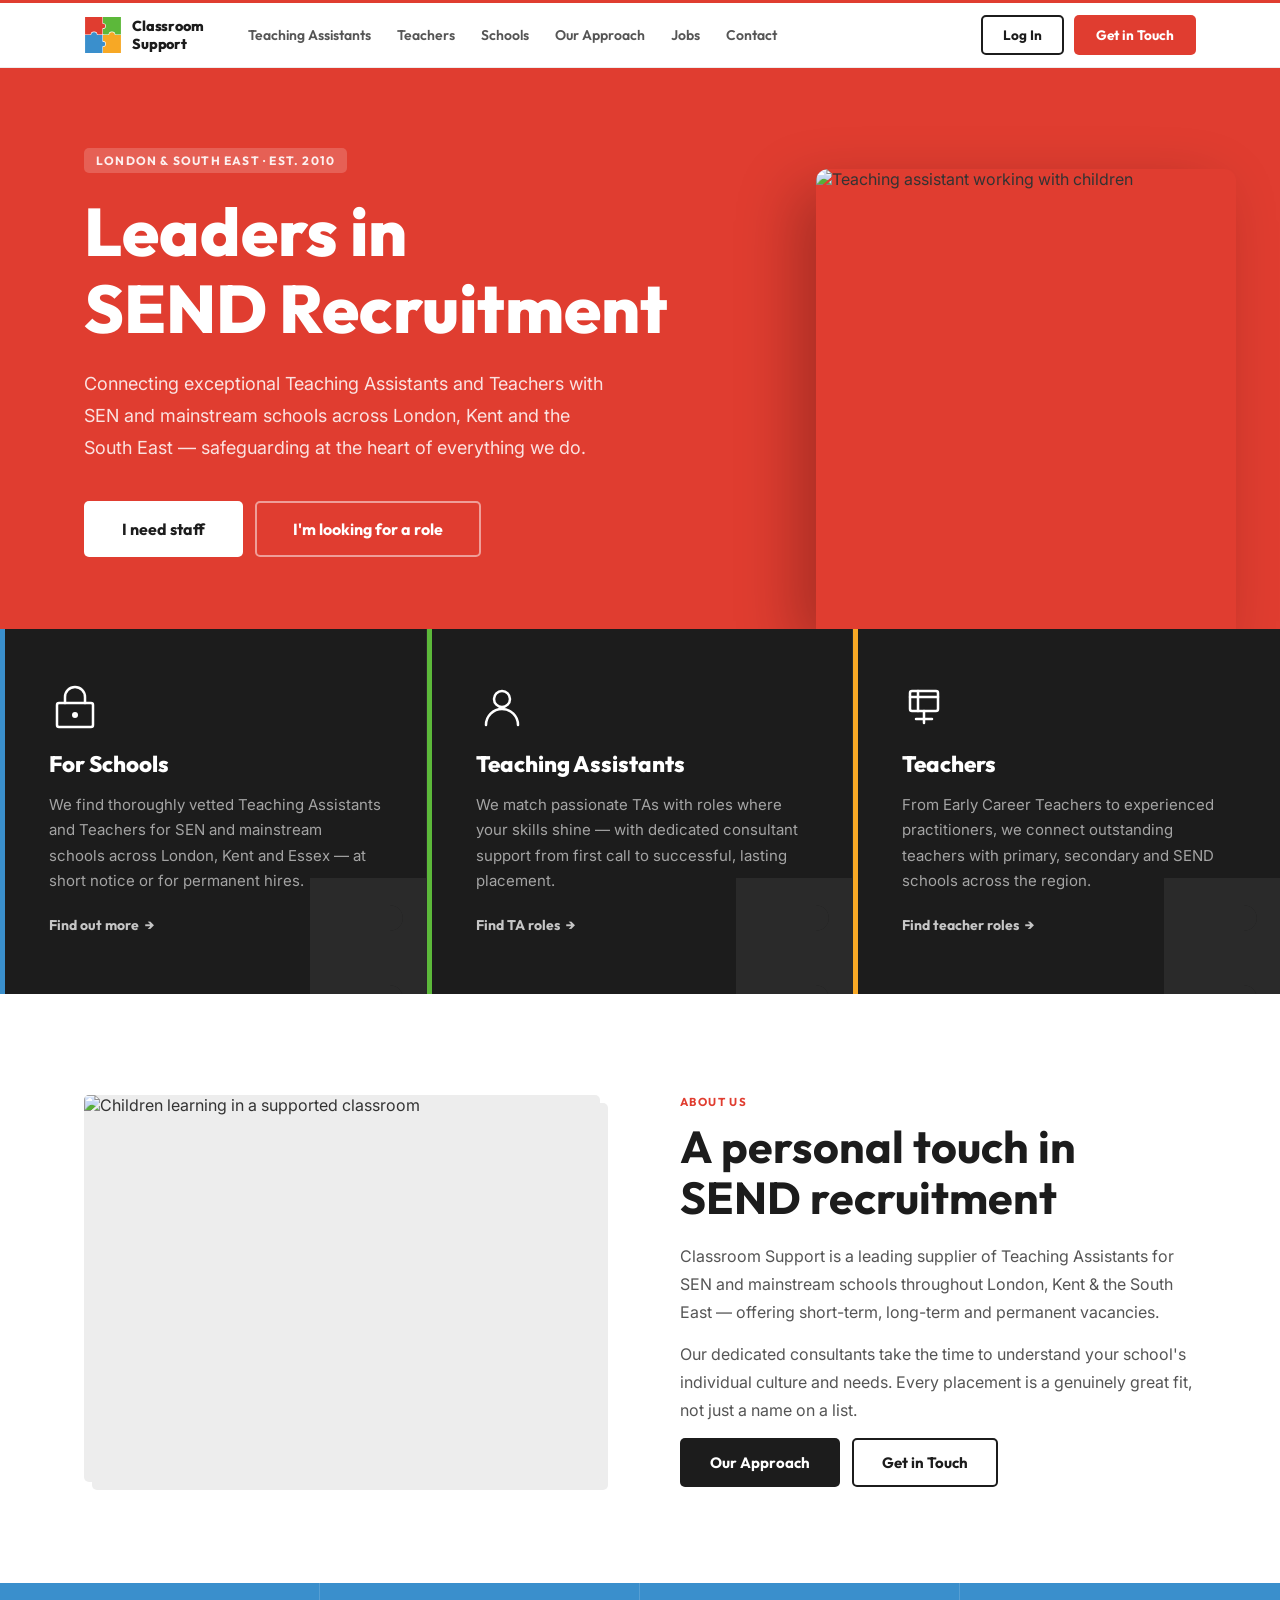
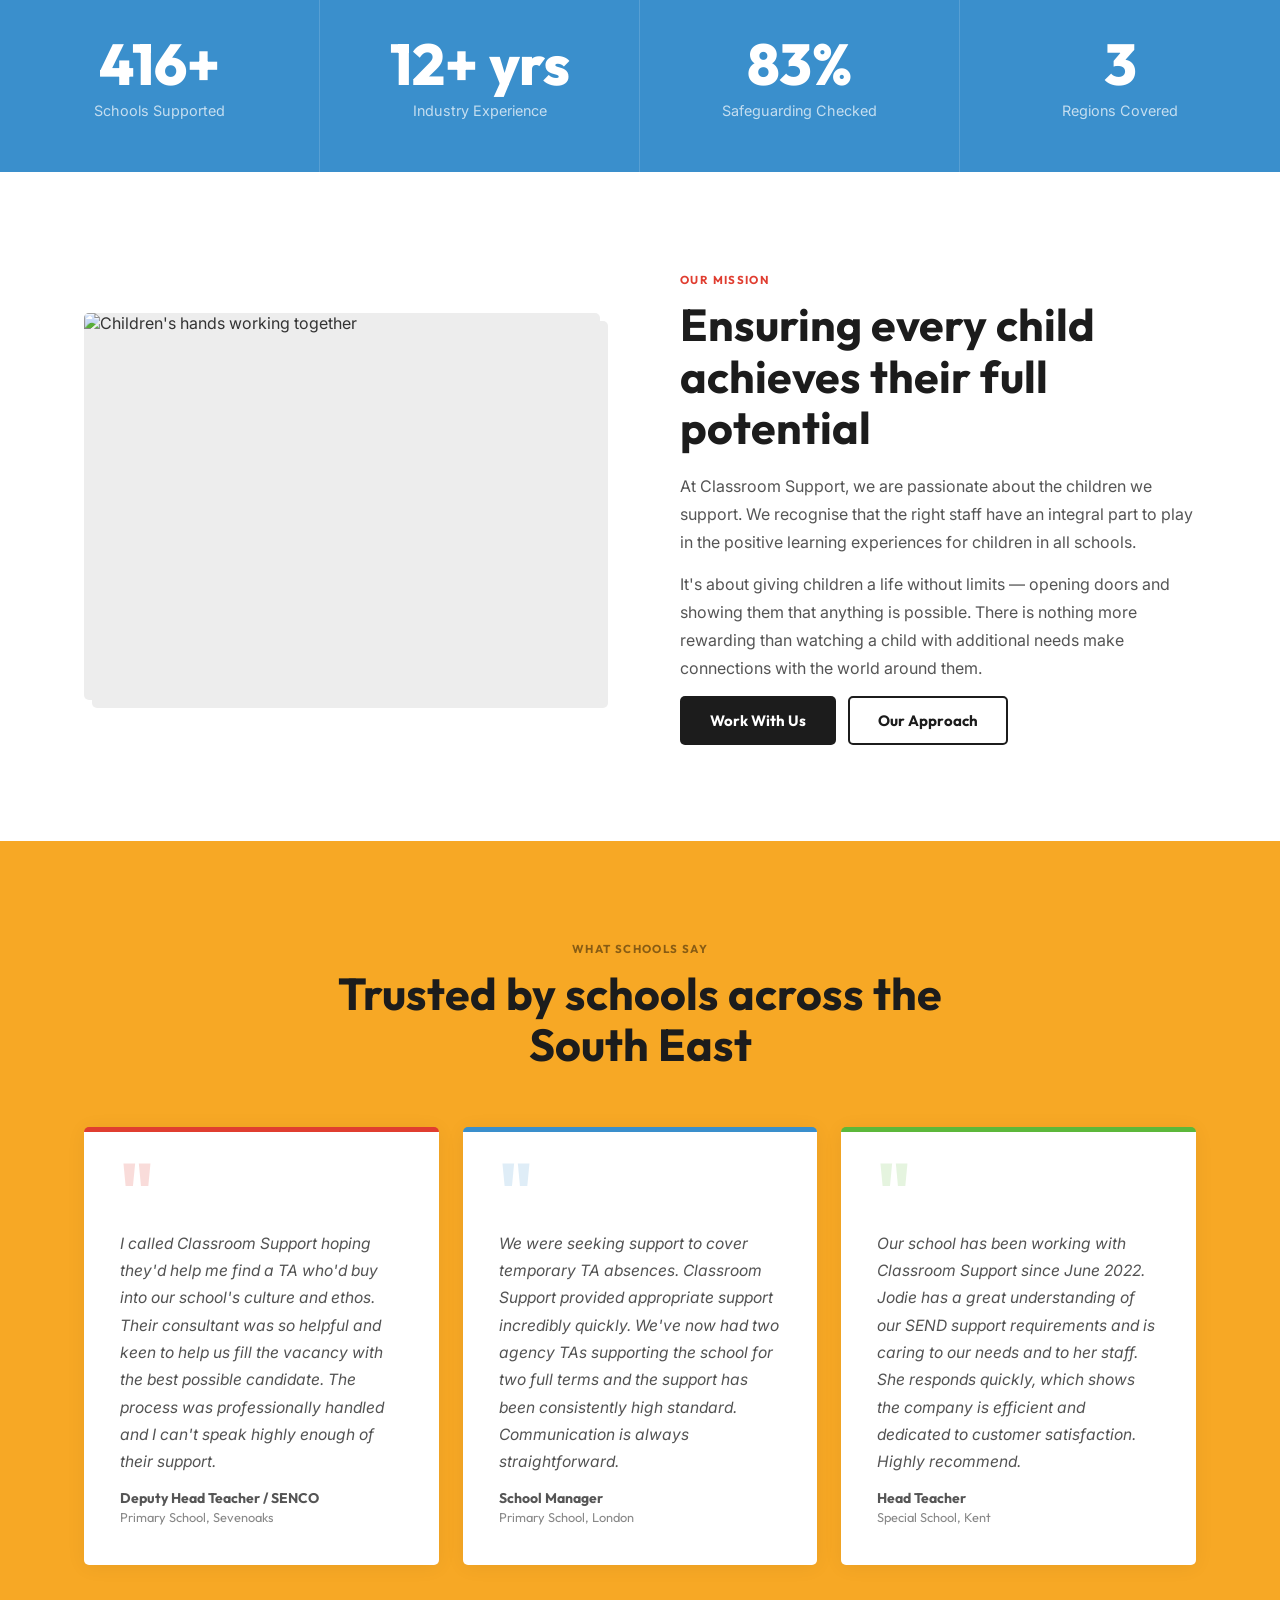
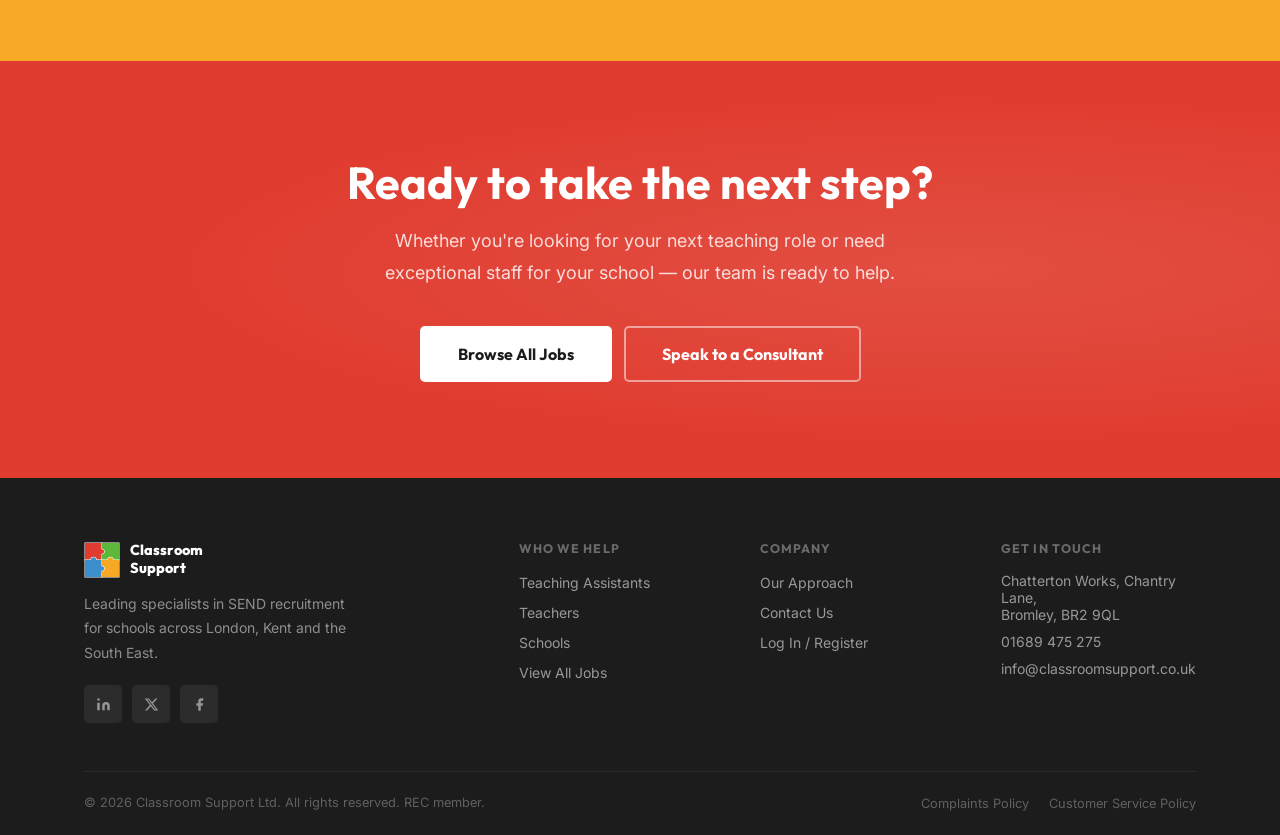
==== commit c80e4438: "+1" ====
--- a/index.html
+++ b/index.html
@@ -64,13 +64,8 @@
             <a href="teaching-assistants.html" class="btn btn-outline-white btn-lg">I'm looking for a role</a>
           </div>
         </div>
-        <div class="hero__visual" aria-hidden="true">
-          <svg class="hero__puzzle" viewBox="0 0 100 100" xmlns="http://www.w3.org/2000/svg">
-            <path d="M 0,0 L 50,0 L 50,17 A 8 8 0 0 1 50,33 L 50,50 L 33,50 A 8 8 0 0 1 17,50 L 0,50 Z" fill="white"/>
-            <path d="M 50,0 L 100,0 L 100,50 L 83,50 A 8 8 0 0 1 67,50 L 50,50 L 50,33 A 8 8 0 0 0 50,17 L 50,0 Z" fill="white"/>
-            <path d="M 0,50 L 17,50 A 8 8 0 0 1 33,50 L 50,50 L 50,67 A 8 8 0 0 1 50,83 L 50,100 L 0,100 Z" fill="white"/>
-            <path d="M 50,50 L 67,50 A 8 8 0 0 1 83,50 L 100,50 L 100,100 L 50,100 L 50,83 A 8 8 0 0 0 50,67 L 50,50 Z" fill="white"/>
-          </svg>
+        <div class="hero__image">
+          <img src="https://images.squarespace-cdn.com/content/v1/5f50b73514c683547b189f6d/1599465193225-2CUCPQ2SBAB75TB53KMI/Children_LR.jpg" alt="Teaching assistant working with children" loading="eager">
         </div>
       </div>
     </div>
@@ -111,18 +106,18 @@
     </div>
     <div class="pillar pillar--yellow">
       <svg class="pillar__icon" viewBox="0 0 52 52" fill="none" xmlns="http://www.w3.org/2000/svg" aria-hidden="true">
-        <rect x="8" y="10" width="28" height="20" rx="2" stroke="#1C1C1C" stroke-width="2.5"/>
-        <path d="M8 16h28M16 10v20" stroke="#1C1C1C" stroke-width="2.5" stroke-linecap="round"/>
-        <path d="M14 38h16M22 30v12" stroke="#1C1C1C" stroke-width="2.5" stroke-linecap="round"/>
+        <rect x="8" y="10" width="28" height="20" rx="2" stroke="white" stroke-width="2.5"/>
+        <path d="M8 16h28M16 10v20" stroke="white" stroke-width="2.5" stroke-linecap="round"/>
+        <path d="M14 38h16M22 30v12" stroke="white" stroke-width="2.5" stroke-linecap="round"/>
       </svg>
       <h3>Teachers</h3>
       <p>From Early Career Teachers to experienced practitioners, we connect outstanding teachers with primary, secondary and SEND schools across the region.</p>
       <a href="teachers.html" class="pillar__link">Find teacher roles <span aria-hidden="true">→</span></a>
       <svg class="pillar__deco" viewBox="0 0 100 100" xmlns="http://www.w3.org/2000/svg" aria-hidden="true">
-        <path d="M 0,0 L 50,0 L 50,17 A 8 8 0 0 1 50,33 L 50,50 L 33,50 A 8 8 0 0 1 17,50 L 0,50 Z" fill="#1C1C1C"/>
-        <path d="M 50,0 L 100,0 L 100,50 L 83,50 A 8 8 0 0 1 67,50 L 50,50 L 50,33 A 8 8 0 0 0 50,17 L 50,0 Z" fill="#1C1C1C"/>
-        <path d="M 0,50 L 17,50 A 8 8 0 0 1 33,50 L 50,50 L 50,67 A 8 8 0 0 1 50,83 L 50,100 L 0,100 Z" fill="#1C1C1C"/>
-        <path d="M 50,50 L 67,50 A 8 8 0 0 1 83,50 L 100,50 L 100,100 L 50,100 L 50,83 A 8 8 0 0 0 50,67 L 50,50 Z" fill="#1C1C1C"/>
+        <path d="M 0,0 L 50,0 L 50,17 A 8 8 0 0 1 50,33 L 50,50 L 33,50 A 8 8 0 0 1 17,50 L 0,50 Z" fill="white"/>
+        <path d="M 50,0 L 100,0 L 100,50 L 83,50 A 8 8 0 0 1 67,50 L 50,50 L 50,33 A 8 8 0 0 0 50,17 L 50,0 Z" fill="white"/>
+        <path d="M 0,50 L 17,50 A 8 8 0 0 1 33,50 L 50,50 L 50,67 A 8 8 0 0 1 50,83 L 50,100 L 0,100 Z" fill="white"/>
+        <path d="M 50,50 L 67,50 A 8 8 0 0 1 83,50 L 100,50 L 100,100 L 50,100 L 50,83 A 8 8 0 0 0 50,67 L 50,50 Z" fill="white"/>
       </svg>
     </div>
   </div>
--- a/css/styles.css
+++ b/css/styles.css
@@ -92,6 +92,7 @@
 .nav {
   position: fixed; top: 0; left: 0; right: 0; z-index: 100;
   background: #fff; height: var(--nav-h);
+  border-top: 3px solid var(--red);
   border-bottom: 1px solid var(--light);
   transition: box-shadow .2s;
 }
@@ -153,12 +154,13 @@
   display: inline-block;
   font-family: var(--font-h); font-weight: 700; font-size: 0.72rem;
   letter-spacing: .12em; text-transform: uppercase;
-  color: var(--mid); margin-bottom: 12px;
+  color: var(--red); margin-bottom: 12px;
 }
 .sec-red   .sec-header .label,
 .sec-blue  .sec-header .label,
 .sec-green .sec-header .label { color: rgba(255,255,255,.6); }
-.sec-yellow .sec-header .label { color: rgba(0,0,0,.4); }
+.sec-dark  .sec-header .label { color: rgba(255,255,255,.45); }
+.sec-yellow .sec-header .label { color: rgba(0,0,0,.45); }
 .sec-header p { color: #666; }
 
 /* ── HERO (homepage) ─────────────────────────────────────── */
@@ -183,14 +185,17 @@
 .hero h1   { color: #fff; margin-bottom: 20px; }
 .hero .lead { color: rgba(255,255,255,.85); max-width: 520px; margin-bottom: 36px; }
 .hero__btns { display: flex; flex-wrap: wrap; gap: 12px; padding-bottom: 72px; }
-.hero__visual { align-self: flex-end; position: relative; height: 370px; }
-.hero__puzzle {
-  position: absolute; bottom: 0; right: -40px;
-  width: 380px; height: 380px; opacity: .15;
-}
+.hero__image {
+  align-self: flex-end; flex-shrink: 0;
+  width: 420px; height: 460px;
+  border-radius: 12px 12px 0 0;
+  overflow: hidden;
+  box-shadow: -20px 20px 60px rgba(0,0,0,.25);
+}
+.hero__image img { width: 100%; height: 100%; object-fit: cover; object-position: center top; }
 
 /* ── PAGE HERO (inner pages) ─────────────────────────────── */
-.page-hero { padding-top: calc(var(--nav-h) + 72px); padding-bottom: 72px; }
+.page-hero { padding-top: calc(var(--nav-h) + 72px); padding-bottom: 104px; clip-path: polygon(0 0, 100% 0, 100% calc(100% - 44px), 0 100%); }
 .page-hero .label {
   display: inline-block; background: rgba(255,255,255,.2);
   font-family: var(--font-h); font-weight: 700; font-size: 0.72rem;
@@ -204,31 +209,31 @@
 .page-hero .btns { display: flex; gap: 12px; flex-wrap: wrap; margin-top: 32px; }
 
 /* ── PILLAR STRIP ─────────────────────────────────────────── */
-.pillars { display: grid; grid-template-columns: repeat(3, 1fr); }
+.pillars { display: grid; grid-template-columns: repeat(3, 1fr); background: var(--dark); }
 .pillar {
-  padding: 52px 40px 56px;
+  padding: 52px 44px 60px;
   display: flex; flex-direction: column; gap: 14px;
   position: relative; overflow: hidden;
-}
-.pillar--blue   { background: var(--blue); }
-.pillar--green  { background: var(--green); }
-.pillar--yellow { background: var(--yellow); }
+  border-left: 5px solid transparent;
+  border-right: 1px solid rgba(255,255,255,.06);
+}
+.pillar:last-child { border-right: none; }
+.pillar--blue   { border-left-color: var(--blue); }
+.pillar--green  { border-left-color: var(--green); }
+.pillar--yellow { border-left-color: var(--yellow); }
 .pillar__icon  { width: 52px; height: 52px; margin-bottom: 4px; }
 .pillar h3     { font-family: var(--font-h); font-size: 1.4rem; font-weight: 800; color: #fff; line-height: 1.2; }
-.pillar--yellow h3 { color: var(--dark); }
-.pillar p      { font-size: 0.9375rem; line-height: 1.7; color: rgba(255,255,255,.82); max-width: 40ch; }
-.pillar--yellow p  { color: rgba(0,0,0,.65); }
+.pillar p      { font-size: 0.9375rem; line-height: 1.7; color: rgba(255,255,255,.6); max-width: 40ch; }
 .pillar__link  {
-  margin-top: 8px; color: #fff;
+  margin-top: 8px;
   font-family: var(--font-h); font-weight: 700; font-size: 0.875rem;
   display: inline-flex; align-items: center; gap: 6px;
-  opacity: .85; transition: opacity .15s, gap .15s;
-}
-.pillar--yellow .pillar__link { color: var(--dark); }
-.pillar__link:hover { opacity: 1; gap: 12px; }
+  color: rgba(255,255,255,.75); transition: color .15s, gap .15s;
+}
+.pillar__link:hover { color: #fff; gap: 12px; }
 .pillar__deco {
   position: absolute; right: -44px; bottom: -44px;
-  width: 160px; height: 160px; opacity: .09;
+  width: 160px; height: 160px; opacity: .06;
 }
 
 /* ── SPLIT LAYOUT ─────────────────────────────────────────── */
@@ -238,11 +243,13 @@
 .split__text .label {
   display: inline-block; font-family: var(--font-h); font-weight: 700;
   font-size: 0.72rem; letter-spacing: .12em; text-transform: uppercase;
-  color: var(--mid); margin-bottom: 12px;
-}
-.sec-blue .split__text .label,
-.sec-green .split__text .label { color: rgba(255,255,255,.6); }
-.sec-yellow .split__text .label { color: rgba(0,0,0,.4); }
+  color: var(--red); margin-bottom: 12px;
+}
+.sec-blue  .split__text .label,
+.sec-green .split__text .label,
+.sec-red   .split__text .label { color: rgba(255,255,255,.6); }
+.sec-dark  .split__text .label { color: rgba(255,255,255,.45); }
+.sec-yellow .split__text .label { color: rgba(0,0,0,.45); }
 .split__text h2 { margin-bottom: 18px; }
 .split__text p  { color: #555; margin-bottom: 14px; }
 .sec-blue  .split__text p,
@@ -252,9 +259,13 @@
 .split__img {
   background: var(--light); border-radius: var(--r);
   overflow: hidden; aspect-ratio: 4/3;
+  box-shadow: 8px 8px 0 var(--light);
 }
 .split__img img { width: 100%; height: 100%; object-fit: cover; transition: transform .4s; }
 .split__img:hover img { transform: scale(1.03); }
+.sec-blue  .split__img,
+.sec-green .split__img,
+.sec-dark  .split__img { box-shadow: 10px 10px 0 rgba(255,255,255,.07); }
 
 /* ── STATS ROW ───────────────────────────────────────────── */
 .stats { display: grid; grid-template-columns: repeat(4, 1fr); }
@@ -292,11 +303,18 @@
 .school-type:nth-child(3) p { color: rgba(0,0,0,.65); }
 
 /* ── TESTIMONIALS ────────────────────────────────────────── */
-.testimonials { display: grid; grid-template-columns: repeat(3, 1fr); gap: 3px; }
+.testimonials {
+  display: grid; grid-template-columns: repeat(3, 1fr); gap: 24px;
+  max-width: var(--max); margin: 0 auto; padding: 0 var(--pad);
+}
 .testimonial-card {
   background: #fff; padding: 40px 36px;
   display: flex; flex-direction: column; gap: 14px;
-}
+  border-radius: var(--r);
+  box-shadow: 0 2px 20px rgba(0,0,0,.06);
+  transition: transform .2s, box-shadow .2s;
+}
+.testimonial-card:hover { transform: translateY(-3px); box-shadow: 0 10px 36px rgba(0,0,0,.1); }
 .testimonial-card:nth-child(1) { border-top: 5px solid var(--red); }
 .testimonial-card:nth-child(2) { border-top: 5px solid var(--blue); }
 .testimonial-card:nth-child(3) { border-top: 5px solid var(--green); }
@@ -312,7 +330,10 @@
 .testimonial-card__attr span { display: block; font-weight: 400; font-size: 0.8rem; color: var(--mid); margin-top: 2px; }
 
 /* ── VETTING NUMBERED GRID ───────────────────────────────── */
-.vetting-grid { display: grid; grid-template-columns: repeat(2, 1fr); }
+.vetting-grid {
+  display: grid; grid-template-columns: repeat(2, 1fr);
+  max-width: var(--max); margin: 0 auto; padding: 0 var(--pad) var(--sec);
+}
 .vetting-item {
   display: flex; align-items: flex-start; gap: 18px;
   padding: 26px 28px;
@@ -368,12 +389,18 @@
 .tile--cream   .tile__num { color: rgba(0,0,0,.07); }
 
 /* ── BENEFITS ────────────────────────────────────────────── */
-.benefits { display: grid; grid-template-columns: repeat(3, 1fr); gap: 3px; }
+.benefits {
+  display: grid; grid-template-columns: repeat(3, 1fr); gap: 20px;
+  max-width: var(--max); margin: 0 auto; padding: 0 var(--pad);
+}
 .benefit {
   padding: 40px 32px; background: #fff;
   border-top: 5px solid var(--light);
   display: flex; flex-direction: column; gap: 10px;
-}
+  border-radius: 0 0 var(--r) var(--r);
+  transition: transform .2s, box-shadow .2s;
+}
+.benefit:hover { transform: translateY(-2px); box-shadow: 0 8px 28px rgba(0,0,0,.08); }
 .benefit:nth-child(1) { border-color: var(--red); }
 .benefit:nth-child(2) { border-color: var(--blue); }
 .benefit:nth-child(3) { border-color: var(--green); }
@@ -385,6 +412,12 @@
   display: flex; align-items: center; justify-content: center;
   background: var(--cream); border-radius: var(--r); margin-bottom: 4px;
 }
+.benefit:nth-child(1) .benefit__icon { background: rgba(224,61,48,.1); }
+.benefit:nth-child(2) .benefit__icon { background: rgba(58,143,204,.1); }
+.benefit:nth-child(3) .benefit__icon { background: rgba(92,184,58,.1); }
+.benefit:nth-child(4) .benefit__icon { background: rgba(247,168,37,.15); }
+.benefit:nth-child(5) .benefit__icon { background: rgba(224,61,48,.1); }
+.benefit:nth-child(6) .benefit__icon { background: rgba(58,143,204,.1); }
 .benefit h4 { font-size: 1rem; color: var(--dark); }
 .benefit p  { font-size: 0.9rem; color: #666; line-height: 1.7; }
 
@@ -400,18 +433,29 @@
 .sec-cream   .skill-tag { background: var(--cream); border: 1px solid var(--light); color: var(--body); }
 
 /* ── STEP PROCESS ────────────────────────────────────────── */
-.steps { display: grid; grid-template-columns: repeat(4, 1fr); gap: 3px; }
-.step  { padding: 48px 32px 44px; text-align: center; }
+.steps { display: grid; grid-template-columns: repeat(4, 1fr); gap: 0; max-width: var(--max); margin: 0 auto; padding-bottom: var(--sec); }
+.step  { padding: 48px 32px 44px; text-align: center; border-right: 1px solid rgba(255,255,255,.1); }
+.step:last-child { border-right: none; }
+.sec-yellow .step { border-right-color: rgba(0,0,0,.06); }
 .step__num {
-  font-family: var(--font-h); font-size: 3.5rem; font-weight: 800;
-  color: rgba(255,255,255,.18); line-height: 1; display: block; margin-bottom: 16px;
-}
-.sec-yellow .step__num { color: rgba(0,0,0,.1); }
-.step h4    { font-size: 1rem; margin-bottom: 8px; }
+  font-family: var(--font-h); font-size: 0.9rem; font-weight: 800;
+  display: inline-flex; align-items: center; justify-content: center;
+  width: 44px; height: 44px; border-radius: 50%;
+  background: rgba(255,255,255,.15); border: 2px solid rgba(255,255,255,.3);
+  color: #fff; margin: 0 auto 20px;
+}
+.sec-yellow .step__num { background: rgba(0,0,0,.06); border-color: rgba(0,0,0,.14); color: var(--dark); }
+.step h4    { font-size: 1rem; margin-bottom: 10px; }
 .step p     { font-size: 0.875rem; max-width: 26ch; margin: 0 auto; }
 
 /* ── CTA BAND ────────────────────────────────────────────── */
-.cta-band { padding: 88px 0; text-align: center; }
+.cta-band { padding: 96px 0; text-align: center; position: relative; overflow: hidden; }
+.cta-band::before {
+  content: ''; position: absolute; inset: 0;
+  background: radial-gradient(ellipse at 75% 50%, rgba(255,255,255,.09) 0%, transparent 58%);
+  pointer-events: none;
+}
+.cta-band .container { position: relative; z-index: 1; }
 .cta-band h2 { margin-bottom: 16px; }
 .cta-band .lead { max-width: 52ch; margin: 0 auto 36px; }
 .cta-band .btns { display: flex; justify-content: center; flex-wrap: wrap; gap: 12px; }
@@ -493,7 +537,7 @@
 .form-success.show { display: block; }
 
 /* ── LOCATION TAGS ───────────────────────────────────────── */
-.location-tags { display: flex; flex-wrap: wrap; gap: 10px; margin-top: 32px; }
+.location-tags { display: flex; flex-wrap: wrap; gap: 10px; padding: 0 var(--pad) var(--sec); max-width: var(--max); margin: 32px auto 0; }
 .location-tag {
   padding: 8px 18px; border-radius: var(--r);
   border: 1.5px solid rgba(255,255,255,.25);
@@ -562,7 +606,8 @@
 /* ── RESPONSIVE ──────────────────────────────────────────── */
 @media (max-width: 960px) {
   .hero__inner { grid-template-columns: 1fr; }
-  .hero__visual { display: none; }
+  .hero__image { display: none; }
+  .page-hero { clip-path: polygon(0 0, 100% 0, 100% calc(100% - 24px), 0 100%); padding-bottom: 72px; }
   .pillars { grid-template-columns: 1fr; }
   .split     { grid-template-columns: 1fr; gap: 40px; }
   .split--rev .split__text { order: 1; }
@@ -577,7 +622,7 @@
   .steps    { grid-template-columns: repeat(2, 1fr); }
   .contact-grid { grid-template-columns: 1fr; gap: 48px; }
   .footer__grid { grid-template-columns: 1fr 1fr; gap: 36px; }
-  .vetting-grid { grid-template-columns: 1fr; }
+  .vetting-grid { grid-template-columns: 1fr; padding-left: var(--pad); padding-right: var(--pad); }
   .vetting-item { border-right: none; }
   .vetting-item:nth-last-child(-n+2) { border-bottom: 1px solid rgba(255,255,255,.1); }
   .vetting-item:last-child { border-bottom: none; }
@@ -590,25 +635,28 @@
   .school-types { grid-template-columns: 1fr 1fr; }
   .benefits { grid-template-columns: 1fr; }
   .steps    { grid-template-columns: 1fr 1fr; }
+  .step { border-right-color: rgba(255,255,255,.06); }
+  .testimonials { grid-template-columns: 1fr; gap: 16px; }
   .form-row { grid-template-columns: 1fr; }
   .footer__grid { grid-template-columns: 1fr; }
   .hero__btns { flex-direction: column; }
   .hero__btns .btn { justify-content: center; }
   .stats { grid-template-columns: 1fr 1fr; }
   .form-box { padding: 28px 20px; }
-}
-
-
-
-
-
-
-
-
-
-
-
-
-
-
-
+  .page-hero { clip-path: none; padding-bottom: 64px; }
+}
+
+
+
+
+
+
+
+
+
+
+
+
+
+
+
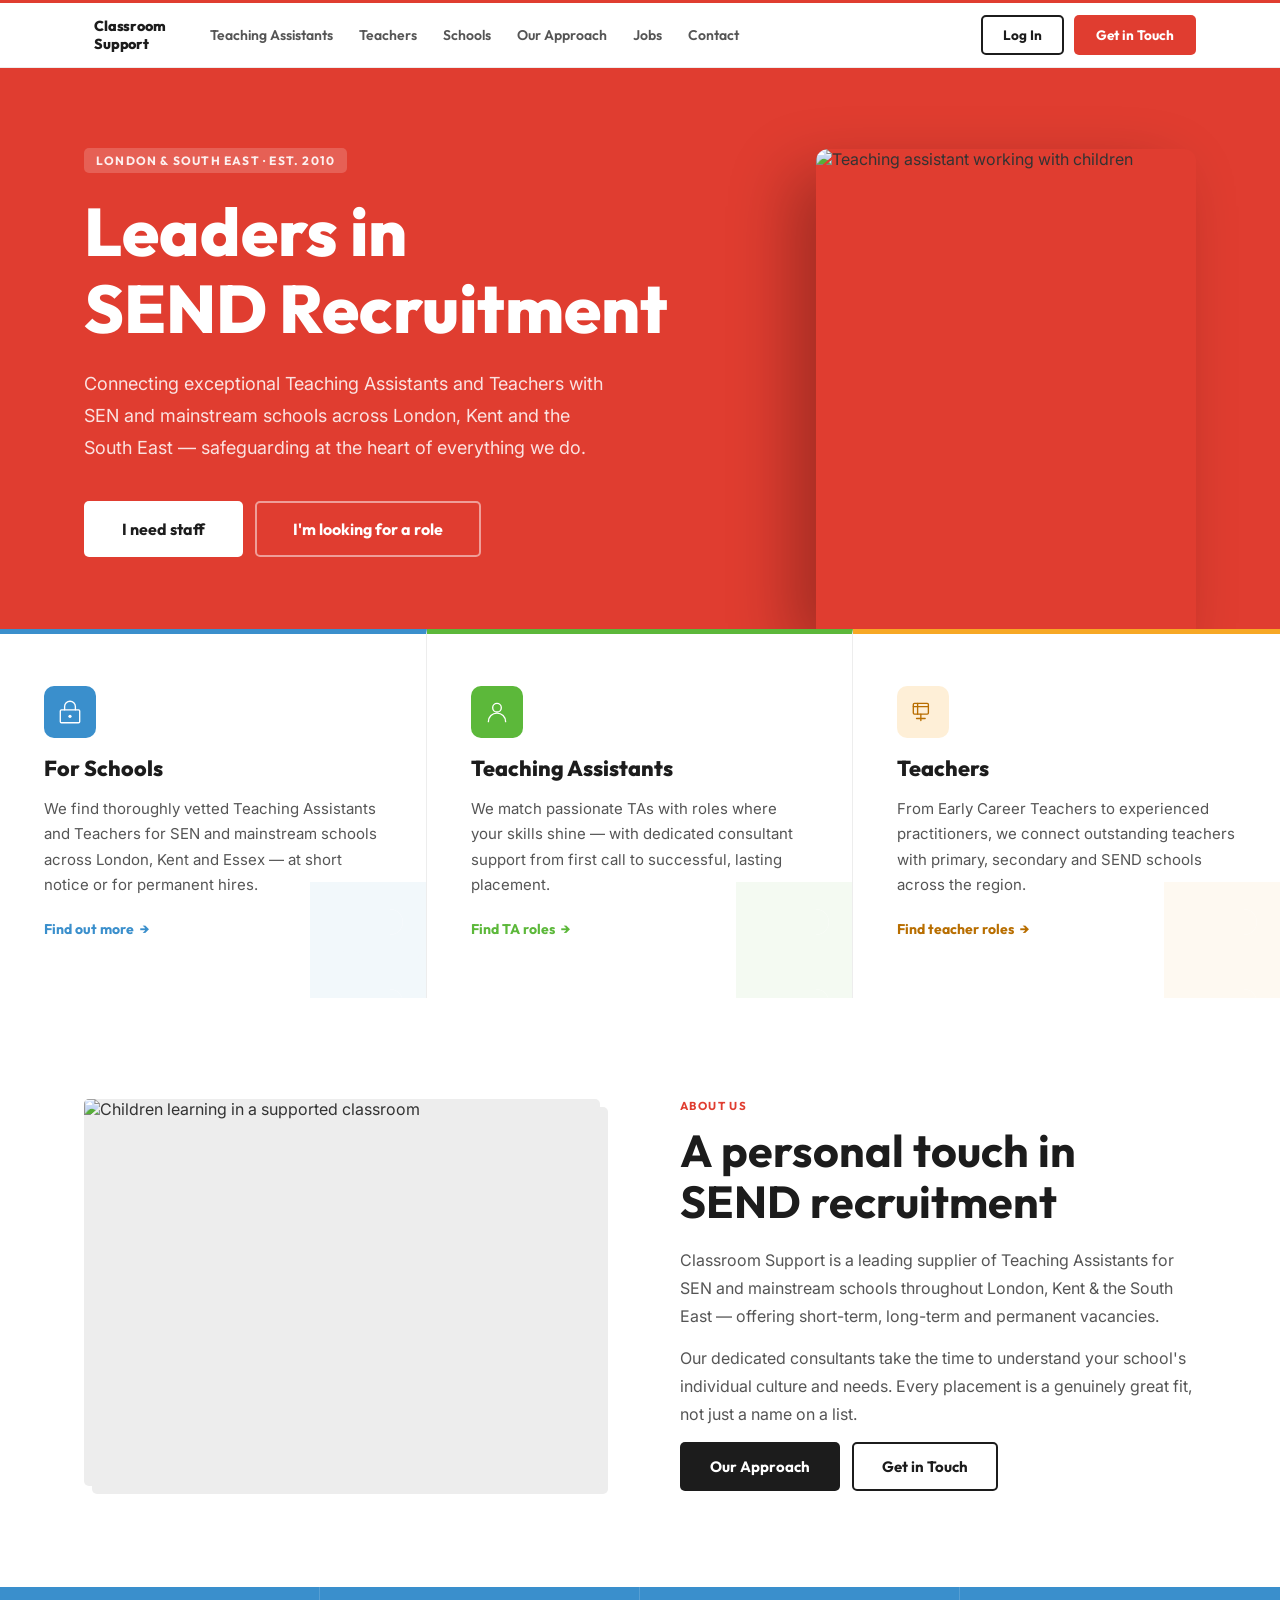
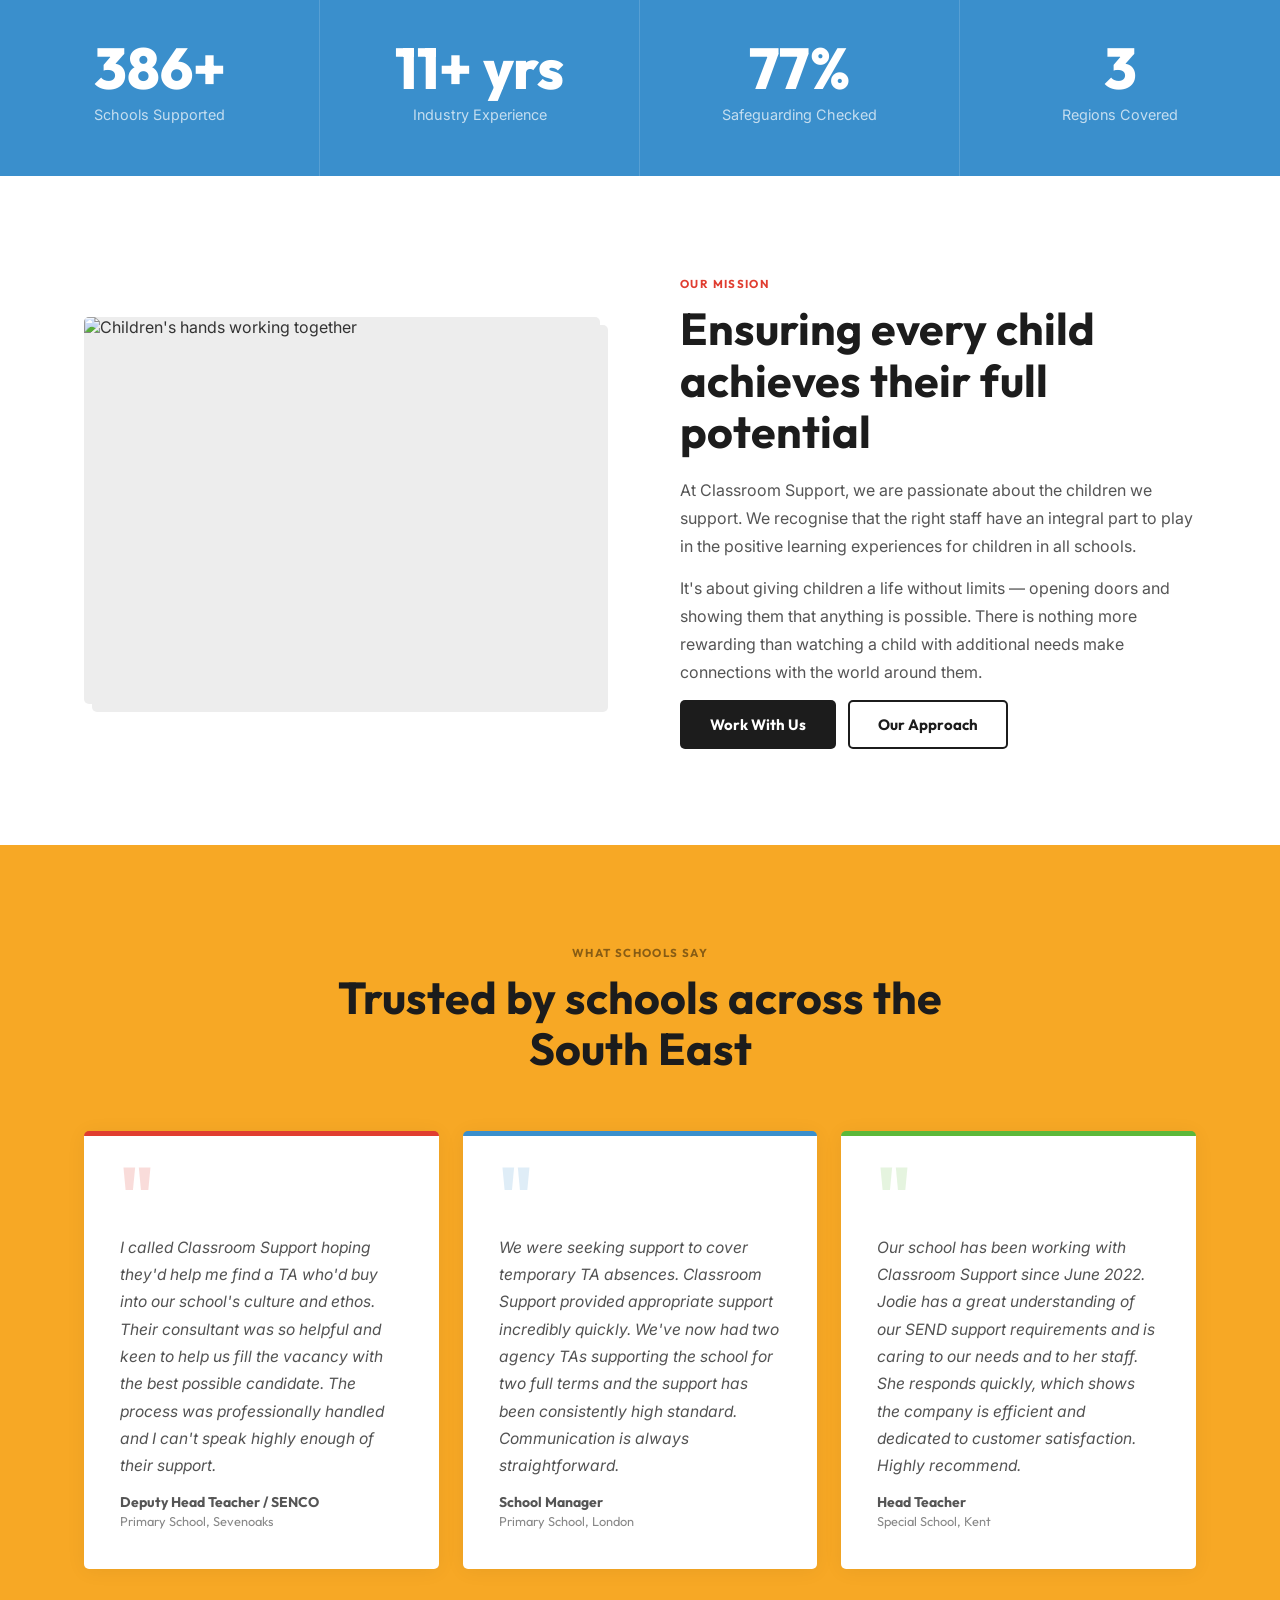
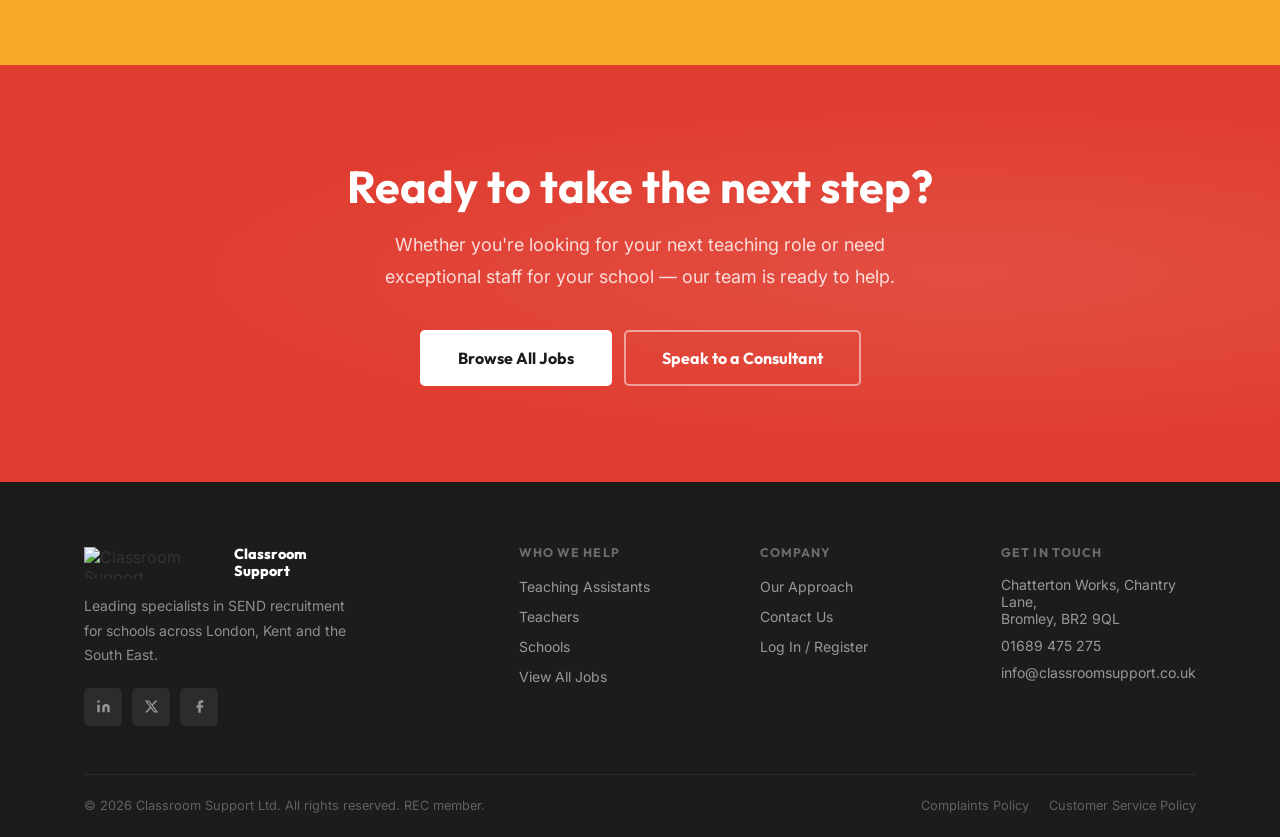
==== commit db48b921: "+1" ====
--- a/index.html
+++ b/index.html
@@ -18,7 +18,7 @@
   <nav class="nav" id="nav">
     <div class="nav__inner">
       <a href="index.html" class="nav__logo">
-        <img src="img/logo.svg" alt="" class="nav__logo-mark" aria-hidden="true">
+        <img src="https://images.squarespace-cdn.com/content/v1/5f50b73514c683547b189f6d/1599132394834-X877ZSJZZVO221NQRXQS/Asset+1.png" alt="" class="nav__logo-mark" aria-hidden="true">
         <span class="nav__logo-name">Classroom<br>Support</span>
       </a>
       <div class="nav__links">
@@ -231,7 +231,7 @@
       <div class="footer__grid">
         <div class="footer__brand">
           <a href="index.html" class="footer__logo">
-            <img src="img/logo.svg" alt="Classroom Support puzzle piece logo">
+            <img src="https://images.squarespace-cdn.com/content/v1/5f50b73514c683547b189f6d/1599132394834-X877ZSJZZVO221NQRXQS/Asset+1.png" alt="Classroom Support">
             <span>Classroom<br>Support</span>
           </a>
           <p>Leading specialists in SEND recruitment for schools across London, Kent and the South East.</p>
--- a/css/styles.css
+++ b/css/styles.css
@@ -102,7 +102,7 @@
   height: 100%; display: flex; align-items: center; gap: 32px;
 }
 .nav__logo { display: flex; align-items: center; gap: 10px; flex-shrink: 0; }
-.nav__logo-mark { width: 38px; height: 38px; flex-shrink: 0; }
+.nav__logo-mark { height: 44px; width: auto; max-width: 180px; flex-shrink: 0; object-fit: contain; }
 .nav__logo-name {
   font-family: var(--font-h); font-weight: 800; font-size: 0.9rem;
   color: var(--dark); line-height: 1.25; letter-spacing: -.01em;
@@ -186,11 +186,11 @@
 .hero .lead { color: rgba(255,255,255,.85); max-width: 520px; margin-bottom: 36px; }
 .hero__btns { display: flex; flex-wrap: wrap; gap: 12px; padding-bottom: 72px; }
 .hero__image {
-  align-self: flex-end; flex-shrink: 0;
-  width: 420px; height: 460px;
+  align-self: flex-end; min-width: 0;
+  width: 100%; height: 480px;
   border-radius: 12px 12px 0 0;
   overflow: hidden;
-  box-shadow: -20px 20px 60px rgba(0,0,0,.25);
+  box-shadow: -24px 24px 64px rgba(0,0,0,.28);
 }
 .hero__image img { width: 100%; height: 100%; object-fit: cover; object-position: center top; }
 
@@ -209,32 +209,50 @@
 .page-hero .btns { display: flex; gap: 12px; flex-wrap: wrap; margin-top: 32px; }
 
 /* ── PILLAR STRIP ─────────────────────────────────────────── */
-.pillars { display: grid; grid-template-columns: repeat(3, 1fr); background: var(--dark); }
+.pillars { display: grid; grid-template-columns: repeat(3, 1fr); background: var(--cream); }
 .pillar {
   padding: 52px 44px 60px;
+  background: #fff;
   display: flex; flex-direction: column; gap: 14px;
   position: relative; overflow: hidden;
-  border-left: 5px solid transparent;
-  border-right: 1px solid rgba(255,255,255,.06);
+  border-top: 5px solid transparent;
+  border-right: 1px solid var(--light);
 }
 .pillar:last-child { border-right: none; }
-.pillar--blue   { border-left-color: var(--blue); }
-.pillar--green  { border-left-color: var(--green); }
-.pillar--yellow { border-left-color: var(--yellow); }
-.pillar__icon  { width: 52px; height: 52px; margin-bottom: 4px; }
-.pillar h3     { font-family: var(--font-h); font-size: 1.4rem; font-weight: 800; color: #fff; line-height: 1.2; }
-.pillar p      { font-size: 0.9375rem; line-height: 1.7; color: rgba(255,255,255,.6); max-width: 40ch; }
+.pillar--blue   { border-top-color: var(--blue); }
+.pillar--green  { border-top-color: var(--green); }
+.pillar--yellow { border-top-color: var(--yellow); }
+/* Icon badge backgrounds */
+.pillar__icon {
+  width: 52px; height: 52px; flex-shrink: 0; margin-bottom: 4px;
+  padding: 12px; border-radius: 10px; box-sizing: border-box;
+}
+.pillar--blue  .pillar__icon { background: var(--blue); }
+.pillar--green .pillar__icon { background: var(--green); }
+.pillar--yellow .pillar__icon { background: rgba(247,168,37,.18); }
+/* Yellow pillar: SVG strokes visible on light background */
+.pillar--yellow .pillar__icon path,
+.pillar--yellow .pillar__icon rect,
+.pillar--yellow .pillar__icon circle { stroke: #b86e00; }
+.pillar h3     { font-family: var(--font-h); font-size: 1.35rem; font-weight: 800; color: var(--dark); line-height: 1.2; }
+.pillar p      { font-size: 0.9375rem; line-height: 1.7; color: #555; max-width: 40ch; }
 .pillar__link  {
   margin-top: 8px;
   font-family: var(--font-h); font-weight: 700; font-size: 0.875rem;
   display: inline-flex; align-items: center; gap: 6px;
-  color: rgba(255,255,255,.75); transition: color .15s, gap .15s;
-}
-.pillar__link:hover { color: #fff; gap: 12px; }
+  transition: gap .15s;
+}
+.pillar--blue  .pillar__link { color: var(--blue); }
+.pillar--green .pillar__link { color: var(--green); }
+.pillar--yellow .pillar__link { color: #b86e00; }
+.pillar__link:hover { gap: 12px; }
 .pillar__deco {
   position: absolute; right: -44px; bottom: -44px;
   width: 160px; height: 160px; opacity: .06;
 }
+.pillar--blue  .pillar__deco path { fill: var(--blue); }
+.pillar--green .pillar__deco path { fill: var(--green); }
+.pillar--yellow .pillar__deco path { fill: var(--yellow); }
 
 /* ── SPLIT LAYOUT ─────────────────────────────────────────── */
 .split     { display: grid; grid-template-columns: 1fr 1fr; gap: 80px; align-items: center; }
@@ -332,7 +350,7 @@
 /* ── VETTING NUMBERED GRID ───────────────────────────────── */
 .vetting-grid {
   display: grid; grid-template-columns: repeat(2, 1fr);
-  max-width: var(--max); margin: 0 auto; padding: 0 var(--pad) var(--sec);
+  max-width: var(--max); margin: 0 auto; padding: 0 var(--pad);
 }
 .vetting-item {
   display: flex; align-items: flex-start; gap: 18px;
@@ -433,7 +451,7 @@
 .sec-cream   .skill-tag { background: var(--cream); border: 1px solid var(--light); color: var(--body); }
 
 /* ── STEP PROCESS ────────────────────────────────────────── */
-.steps { display: grid; grid-template-columns: repeat(4, 1fr); gap: 0; max-width: var(--max); margin: 0 auto; padding-bottom: var(--sec); }
+.steps { display: grid; grid-template-columns: repeat(4, 1fr); gap: 0; max-width: var(--max); margin: 0 auto; }
 .step  { padding: 48px 32px 44px; text-align: center; border-right: 1px solid rgba(255,255,255,.1); }
 .step:last-child { border-right: none; }
 .sec-yellow .step { border-right-color: rgba(0,0,0,.06); }
@@ -537,7 +555,7 @@
 .form-success.show { display: block; }
 
 /* ── LOCATION TAGS ───────────────────────────────────────── */
-.location-tags { display: flex; flex-wrap: wrap; gap: 10px; padding: 0 var(--pad) var(--sec); max-width: var(--max); margin: 32px auto 0; }
+.location-tags { display: flex; flex-wrap: wrap; gap: 10px; padding: 0 var(--pad); max-width: var(--max); margin: 28px auto 0; }
 .location-tag {
   padding: 8px 18px; border-radius: var(--r);
   border: 1.5px solid rgba(255,255,255,.25);
@@ -560,7 +578,7 @@
 .footer__logo {
   display: flex; align-items: center; gap: 10px; margin-bottom: 4px;
 }
-.footer__logo img  { width: 36px; height: 36px; flex-shrink: 0; }
+.footer__logo img  { height: 32px; width: auto; max-width: 140px; flex-shrink: 0; object-fit: contain; }
 .footer__logo span {
   font-family: var(--font-h); font-weight: 800; font-size: 0.9rem;
   color: #fff; line-height: 1.2;
